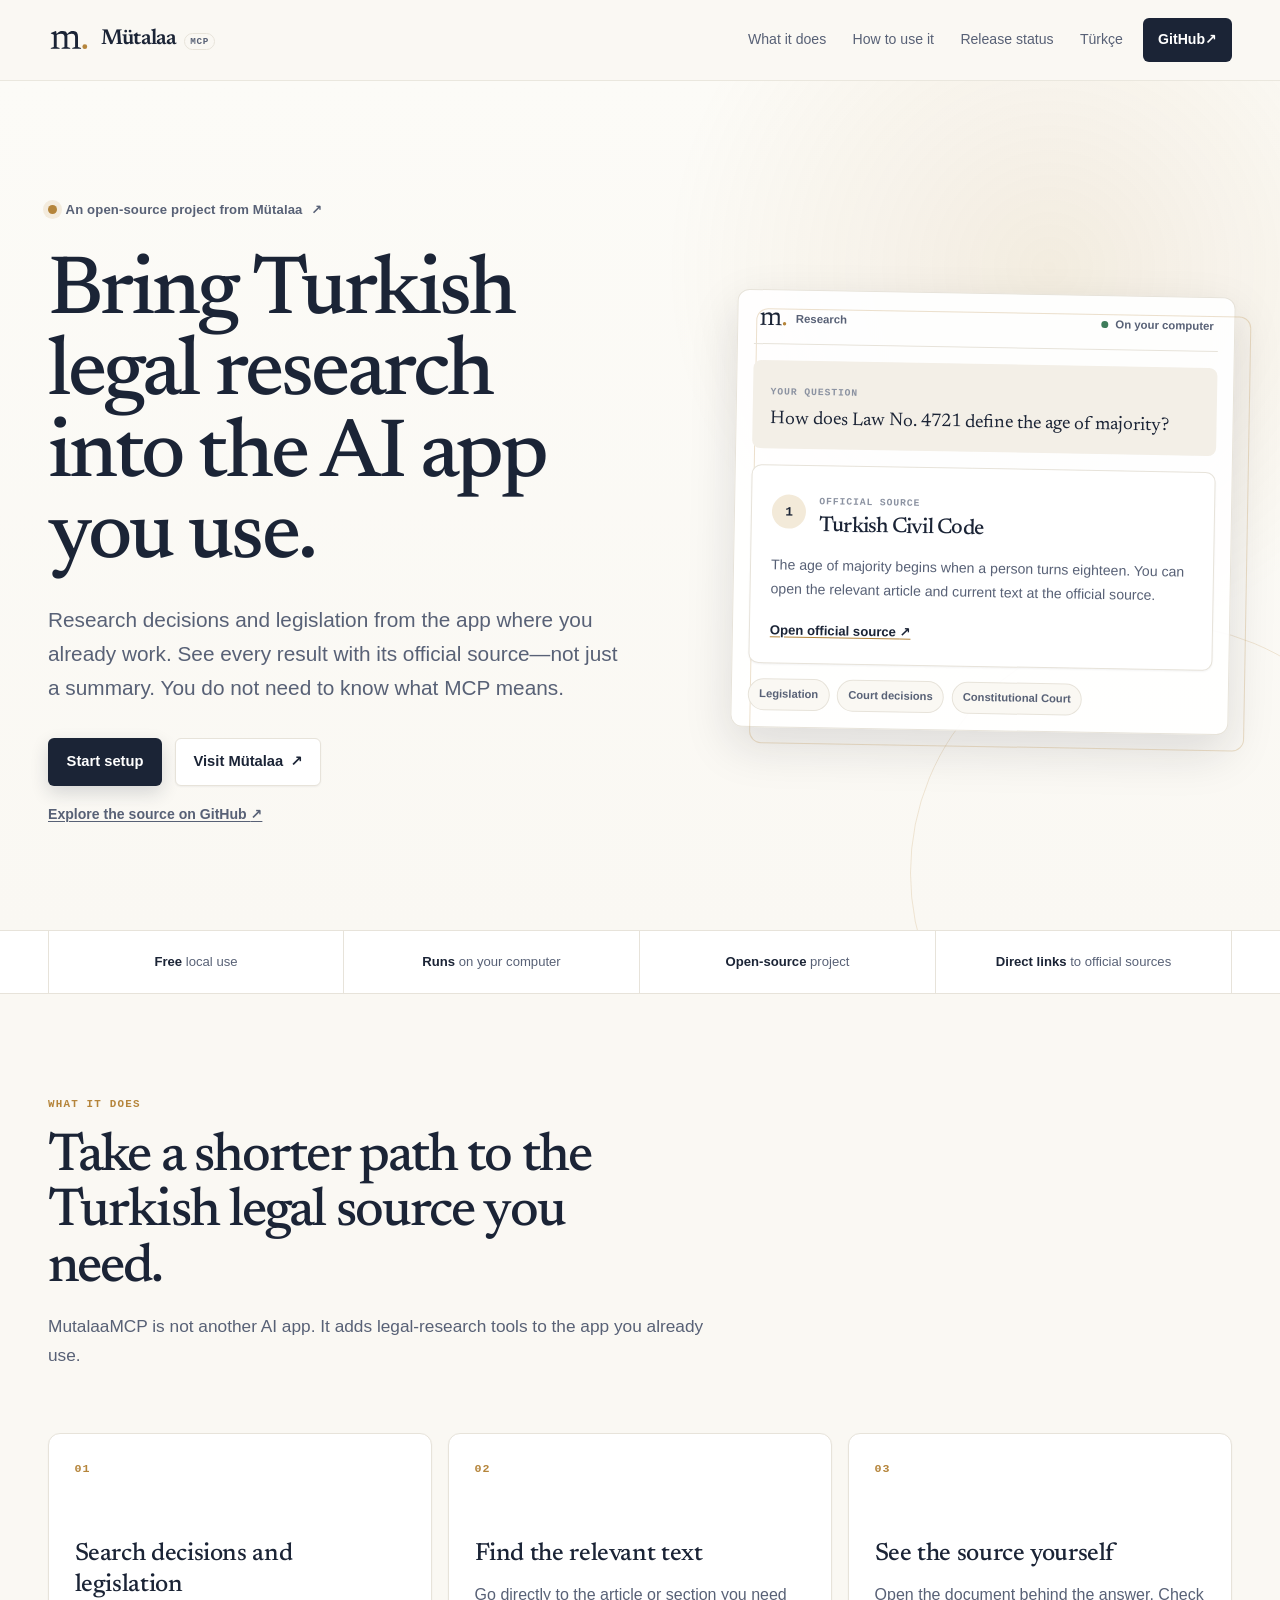
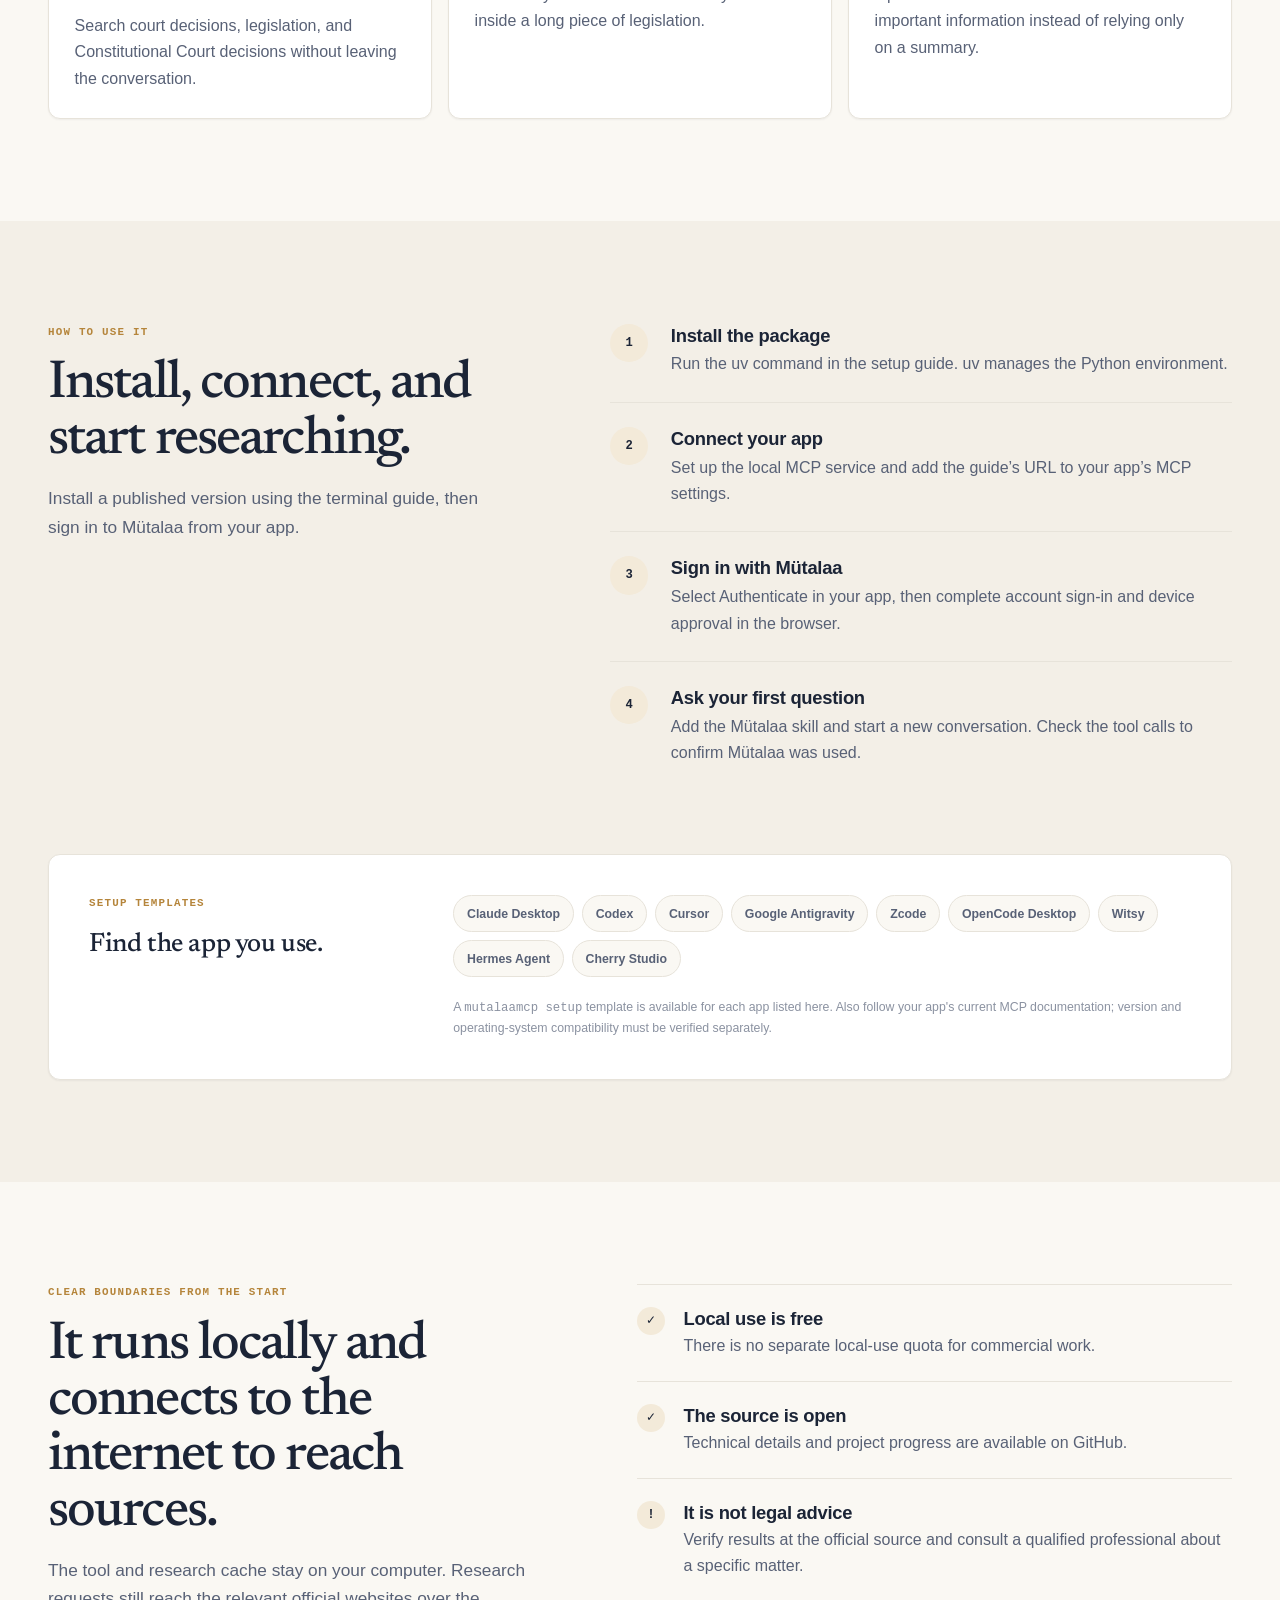
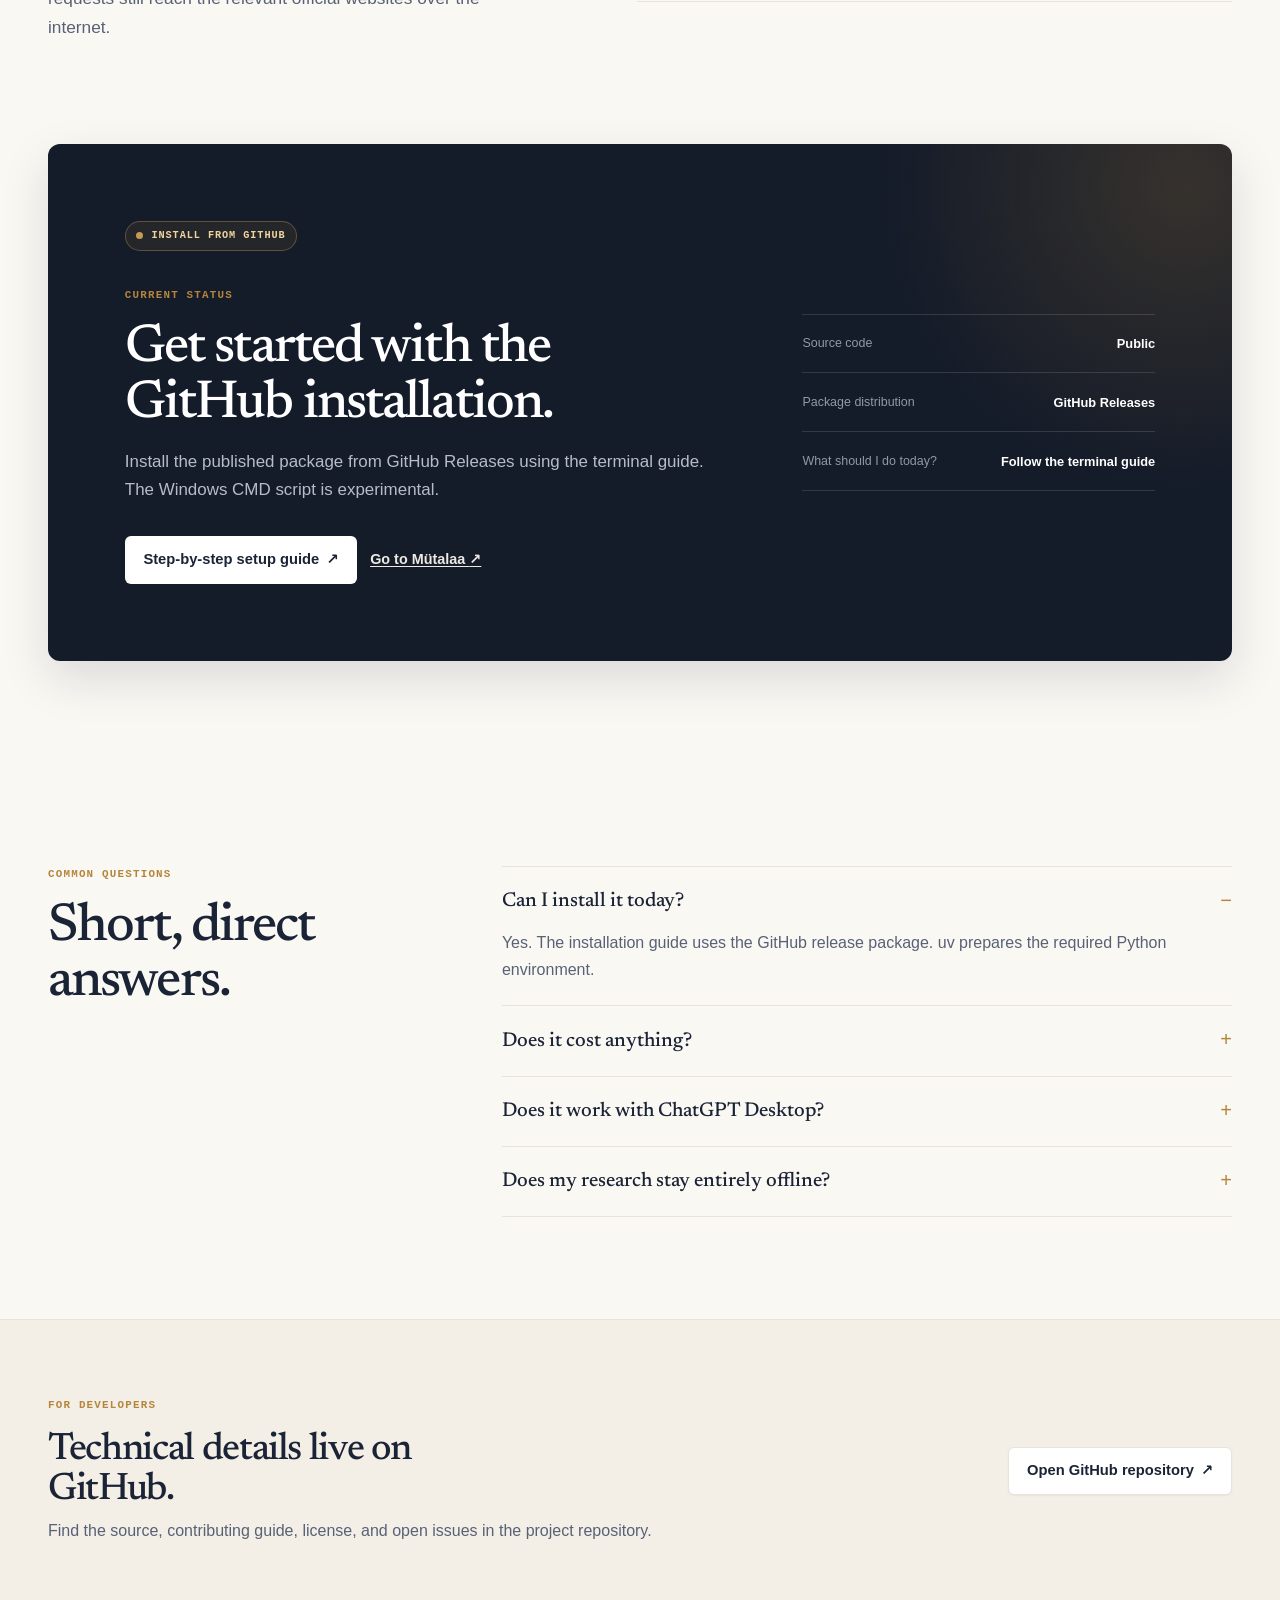
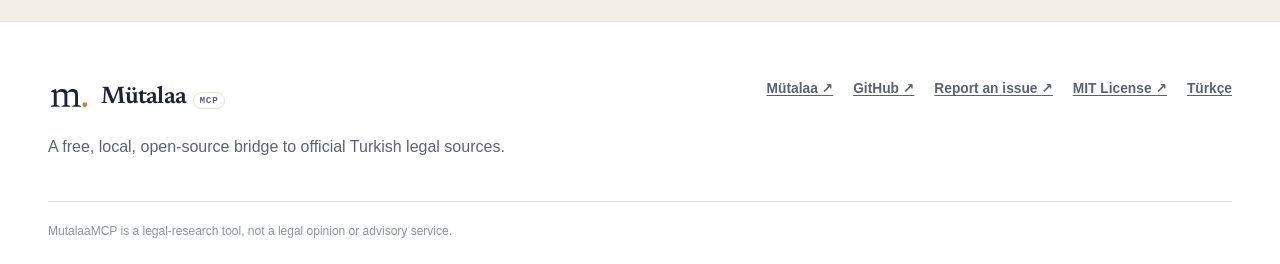
==== docs/en/index.html @ fe61717a "feat: initial public release of Mutalaa MCP" ====
<!doctype html>
<html lang="en">
<head>
  <meta charset="utf-8">
  <meta name="viewport" content="width=device-width, initial-scale=1">
  <meta name="color-scheme" content="light">
  <meta name="theme-color" content="#faf8f3">
  <meta name="description" content="MutalaaMCP is a free, open-source research tool that connects the AI app you already use to official Turkish legal sources.">
  <meta name="robots" content="index,follow">
  <link rel="canonical" href="https://hburaktasyurek.github.io/MutalaaMCP/en/">
  <link rel="alternate" hreflang="tr" href="https://hburaktasyurek.github.io/MutalaaMCP/">
  <link rel="alternate" hreflang="en" href="https://hburaktasyurek.github.io/MutalaaMCP/en/">
  <link rel="alternate" hreflang="x-default" href="https://hburaktasyurek.github.io/MutalaaMCP/">
  <meta property="og:type" content="website">
  <meta property="og:locale" content="en_US">
  <meta property="og:site_name" content="MutalaaMCP">
  <meta property="og:title" content="MutalaaMCP — Turkish legal research in your AI app">
  <meta property="og:description" content="Research decisions and legislation from your AI app, then open the official source behind each result.">
  <meta property="og:url" content="https://hburaktasyurek.github.io/MutalaaMCP/en/">
  <meta name="twitter:card" content="summary">
  <meta name="twitter:title" content="MutalaaMCP — Turkish legal research in your AI app">
  <meta name="twitter:description" content="Research decisions and legislation from your AI app, then open the official source behind each result.">
  <title>MutalaaMCP — Turkish legal research in your AI app</title>
  <link rel="icon" href="../assets/mutalaa-mark.svg" type="image/svg+xml">
  <link rel="stylesheet" href="../assets/fonts/fonts.css">
  <link rel="stylesheet" href="../assets/site.css">
</head>
<body>
  <a class="skip-link" href="#main-content">Skip to main content</a>

  <header class="site-header">
    <div class="shell header-inner">
      <a class="brand" href="./" aria-label="MutalaaMCP English home">
        <img src="../assets/mutalaa-mark.svg" alt="" width="42" height="24">
        <span class="brand-name">Mütalaa <span>MCP</span></span>
      </a>
      <nav class="site-nav" aria-label="Primary navigation">
        <a href="#what-it-does">What it does</a>
        <a href="#how-to-use">How to use it</a>
        <a href="#release">Release status</a>
        <a href="../" lang="tr" hreflang="tr">Türkçe</a>
        <a class="nav-cta" href="https://github.com/hburaktasyurek/MutalaaMCP">GitHub <span aria-hidden="true">↗</span></a>
      </nav>
    </div>
  </header>

  <main id="main-content">
    <section class="hero" aria-labelledby="hero-title">
      <div class="shell hero-grid">
        <div class="hero-content">
          <a class="product-link" href="https://mutalaa.tr/">
            <span class="product-dot" aria-hidden="true"></span>
            An open-source project from Mütalaa
            <span aria-hidden="true">↗</span>
          </a>
          <h1 id="hero-title">Bring Turkish legal research into the AI app you use.</h1>
          <p class="hero-copy">Research decisions and legislation from the app where you already work. See every result with its official source—not just a summary. You do not need to know what MCP means.</p>
          <div class="hero-actions">
            <a class="button button-primary" href="https://github.com/hburaktasyurek/MutalaaMCP/blob/main/docs/client-setup/README.en.md">Start setup</a>
            <a class="button button-secondary" href="https://mutalaa.tr/">Visit Mütalaa <span aria-hidden="true">↗</span></a>
          </div>
          <a class="hero-github" href="https://github.com/hburaktasyurek/MutalaaMCP">Explore the source on GitHub <span aria-hidden="true">↗</span></a>
        </div>

        <div class="research-preview" aria-label="Example legal research result">
          <div class="preview-topbar">
            <span class="preview-brand"><img src="../assets/mutalaa-mark.svg" alt="" width="30" height="17"> Research</span>
            <span class="preview-local"><span aria-hidden="true"></span> On your computer</span>
          </div>
          <div class="question-card">
            <span class="preview-label">YOUR QUESTION</span>
            <p>How does Law No. 4721 define the age of majority?</p>
          </div>
          <div class="answer-card">
            <div class="answer-heading">
              <span class="source-number">1</span>
              <div>
                <span class="preview-label">OFFICIAL SOURCE</span>
                <h2>Turkish Civil Code</h2>
              </div>
            </div>
            <p>The age of majority begins when a person turns eighteen. You can open the relevant article and current text at the official source.</p>
            <a href="https://www.mevzuat.gov.tr/" aria-label="Open the official Legislation Information System">Open official source <span aria-hidden="true">↗</span></a>
          </div>
          <div class="preview-sources" aria-label="Available source types">
            <span>Legislation</span>
            <span>Court decisions</span>
            <span>Constitutional Court</span>
          </div>
        </div>
      </div>
    </section>

    <div class="trust-strip" aria-label="MutalaaMCP core qualities">
      <div class="shell trust-list">
        <span><strong>Free</strong> local use</span>
        <span><strong>Runs</strong> on your computer</span>
        <span><strong>Open-source</strong> project</span>
        <span><strong>Direct links</strong> to official sources</span>
      </div>
    </div>

    <section class="section" id="what-it-does" aria-labelledby="benefits-title">
      <div class="shell">
        <div class="section-intro">
          <p class="eyebrow">What it does</p>
          <h2 id="benefits-title">Take a shorter path to the Turkish legal source you need.</h2>
          <p>MutalaaMCP is not another AI app. It adds legal-research tools to the app you already use.</p>
        </div>
        <div class="benefit-grid">
          <article class="benefit-card">
            <span class="card-number">01</span>
            <h3>Search decisions and legislation</h3>
            <p>Search court decisions, legislation, and Constitutional Court decisions without leaving the conversation.</p>
          </article>
          <article class="benefit-card">
            <span class="card-number">02</span>
            <h3>Find the relevant text</h3>
            <p>Go directly to the article or section you need inside a long piece of legislation.</p>
          </article>
          <article class="benefit-card">
            <span class="card-number">03</span>
            <h3>See the source yourself</h3>
            <p>Open the document behind the answer. Check important information instead of relying only on a summary.</p>
          </article>
        </div>
      </div>
    </section>

    <section class="section section-muted" id="how-to-use" aria-labelledby="how-title">
      <div class="shell simple-flow">
        <div class="section-intro flow-intro">
          <p class="eyebrow">How to use it</p>
          <h2 id="how-title">Install, connect, and start researching.</h2>
          <p>Install a published version using the terminal guide, then sign in to Mütalaa from your app.</p>
        </div>
        <ol class="steps">
          <li><span>1</span><div><h3>Install the package</h3><p>Run the uv command in the setup guide. uv manages the Python environment.</p></div></li>
          <li><span>2</span><div><h3>Connect your app</h3><p>Set up the local MCP service and add the guide’s URL to your app’s MCP settings.</p></div></li>
          <li><span>3</span><div><h3>Sign in with Mütalaa</h3><p>Select Authenticate in your app, then complete account sign-in and device approval in the browser.</p></div></li>
          <li><span>4</span><div><h3>Ask your first question</h3><p>Add the Mütalaa skill and start a new conversation. Check the tool calls to confirm Mütalaa was used.</p></div></li>
        </ol>
      </div>
      <div class="shell client-panel">
        <div>
          <p class="eyebrow">Setup templates</p>
          <h3>Find the app you use.</h3>
        </div>
        <div class="client-list" aria-label="Apps with setup templates">
          <span>Claude Desktop</span>
          <span>Codex</span>
          <span>Cursor</span>
          <span>Google Antigravity</span>
          <span>Zcode</span>
          <span>OpenCode Desktop</span>
          <span>Witsy</span>
          <span>Hermes Agent</span>
          <span>Cherry Studio</span>
        </div>
        <p class="client-note">A <code>mutalaamcp setup</code> template is available for each app listed here. Also follow your app's current MCP documentation; version and operating-system compatibility must be verified separately.</p>
      </div>
    </section>

    <section class="section" aria-labelledby="trust-title">
      <div class="shell privacy-grid">
        <div class="section-intro">
          <p class="eyebrow">Clear boundaries from the start</p>
          <h2 id="trust-title">It runs locally and connects to the internet to reach sources.</h2>
          <p>The tool and research cache stay on your computer. Research requests still reach the relevant official websites over the internet.</p>
        </div>
        <div class="plain-facts">
          <article><span aria-hidden="true">✓</span><div><h3>Local use is free</h3><p>There is no separate local-use quota for commercial work.</p></div></article>
          <article><span aria-hidden="true">✓</span><div><h3>The source is open</h3><p>Technical details and project progress are available on GitHub.</p></div></article>
          <article><span aria-hidden="true">!</span><div><h3>It is not legal advice</h3><p>Verify results at the official source and consult a qualified professional about a specific matter.</p></div></article>
        </div>
      </div>
    </section>

    <section class="section status-section" id="release" aria-labelledby="release-title">
      <div class="shell status-panel">
        <div class="status-copy">
          <span class="status-pill"><span aria-hidden="true"></span> INSTALL FROM GITHUB</span>
          <p class="eyebrow">Current status</p>
          <h2 id="release-title">Get started with the GitHub installation.</h2>
          <p>Install the published package from GitHub Releases using the terminal guide. The Windows CMD script is experimental.</p>
          <div class="status-actions">
            <a class="button button-light" href="https://github.com/hburaktasyurek/MutalaaMCP/blob/main/docs/client-setup/README.en.md">Step-by-step setup guide <span aria-hidden="true">↗</span></a>
            <a class="text-link-light" href="https://mutalaa.tr/">Go to Mütalaa <span aria-hidden="true">↗</span></a>
          </div>
        </div>
        <div class="status-summary" aria-label="Release summary">
          <div><span>Source code</span><strong>Public</strong></div>
          <div><span>Package distribution</span><strong>GitHub Releases</strong></div>
          <div><span>What should I do today?</span><strong>Follow the terminal guide</strong></div>
        </div>
      </div>
    </section>

    <section class="section" id="faq" aria-labelledby="faq-title">
      <div class="shell faq-layout">
        <div class="section-intro faq-intro">
          <p class="eyebrow">Common questions</p>
          <h2 id="faq-title">Short, direct answers.</h2>
        </div>
        <div class="faq-list">
          <details open><summary>Can I install it today?</summary><p>Yes. The installation guide uses the GitHub release package. uv prepares the required Python environment.</p></details>
          <details><summary>Does it cost anything?</summary><p>Local MutalaaMCP use is free and open source. The AI app you use may have its own separate fees.</p></details>
          <details><summary>Does it work with ChatGPT Desktop?</summary><p>The guide covers in-app sign-in for desktop versions supporting local HTTP MCP and OAuth. Availability depends on your app version and account; a remote-only connection screen cannot use this local address.</p></details>
          <details><summary>Does my research stay entirely offline?</summary><p>No. The tool runs on your computer, but it reaches official sources over the internet to find decisions and legislation.</p></details>
        </div>
      </div>
    </section>

    <section class="developer-band" aria-labelledby="developer-title">
      <div class="shell developer-inner">
        <div>
          <p class="eyebrow">For developers</p>
          <h2 id="developer-title">Technical details live on GitHub.</h2>
          <p>Find the source, contributing guide, license, and open issues in the project repository.</p>
        </div>
        <a class="button button-secondary" href="https://github.com/hburaktasyurek/MutalaaMCP">Open GitHub repository <span aria-hidden="true">↗</span></a>
      </div>
    </section>
  </main>

  <footer class="site-footer">
    <div class="shell footer-main">
      <div class="footer-brand">
        <a class="brand brand-footer" href="./" aria-label="MutalaaMCP English home">
          <img src="../assets/mutalaa-mark.svg" alt="" width="42" height="24">
          <span class="brand-name">Mütalaa <span>MCP</span></span>
        </a>
        <p>A free, local, open-source bridge to official Turkish legal sources.</p>
      </div>
      <nav class="footer-links" aria-label="Project links">
        <a href="https://mutalaa.tr/">Mütalaa <span aria-hidden="true">↗</span></a>
        <a href="https://github.com/hburaktasyurek/MutalaaMCP">GitHub <span aria-hidden="true">↗</span></a>
        <a href="https://github.com/hburaktasyurek/MutalaaMCP/issues">Report an issue <span aria-hidden="true">↗</span></a>
        <a href="https://github.com/hburaktasyurek/MutalaaMCP/blob/main/LICENSE">MIT License <span aria-hidden="true">↗</span></a>
        <a href="../" lang="tr" hreflang="tr">Türkçe</a>
      </nav>
    </div>
    <div class="shell footer-note">MutalaaMCP is a legal-research tool, not a legal opinion or advisory service.</div>
  </footer>
</body>
</html>
---- docs/assets/fonts/fonts.css ----
@font-face {
  font-family: "Newsreader";
  font-style: italic;
  font-weight: 300;
  font-display: swap;
  src: url("newsreader-300-italic-xAqemagA.woff2") format("woff2");
  unicode-range: U+0102-0103, U+0110-0111, U+0128-0129, U+0168-0169, U+01A0-01A1, U+01AF-01B0, U+0300-0301, U+0303-0304, U+0308-0309, U+0323, U+0329, U+1EA0-1EF9, U+20AB;
}

@font-face {
  font-family: "Newsreader";
  font-style: italic;
  font-weight: 300;
  font-display: swap;
  src: url("newsreader-300-italic-DFS986qL.woff2") format("woff2");
  unicode-range: U+0100-02BA, U+02BD-02C5, U+02C7-02CC, U+02CE-02D7, U+02DD-02FF, U+0304, U+0308, U+0329, U+1D00-1DBF, U+1E00-1E9F, U+1EF2-1EFF, U+2020, U+20A0-20AB, U+20AD-20C0, U+2113, U+2C60-2C7F, U+A720-A7FF;
}

@font-face {
  font-family: "Newsreader";
  font-style: italic;
  font-weight: 300;
  font-display: swap;
  src: url("newsreader-300-italic-Bxi8ein9.woff2") format("woff2");
  unicode-range: U+0000-00FF, U+0131, U+0152-0153, U+02BB-02BC, U+02C6, U+02DA, U+02DC, U+0304, U+0308, U+0329, U+2000-206F, U+20AC, U+2122, U+2191, U+2193, U+2212, U+2215, U+FEFF, U+FFFD;
}

@font-face {
  font-family: "Newsreader";
  font-style: italic;
  font-weight: 400;
  font-display: swap;
  src: url("newsreader-300-italic-xAqemagA.woff2") format("woff2");
  unicode-range: U+0102-0103, U+0110-0111, U+0128-0129, U+0168-0169, U+01A0-01A1, U+01AF-01B0, U+0300-0301, U+0303-0304, U+0308-0309, U+0323, U+0329, U+1EA0-1EF9, U+20AB;
}

@font-face {
  font-family: "Newsreader";
  font-style: italic;
  font-weight: 400;
  font-display: swap;
  src: url("newsreader-300-italic-DFS986qL.woff2") format("woff2");
  unicode-range: U+0100-02BA, U+02BD-02C5, U+02C7-02CC, U+02CE-02D7, U+02DD-02FF, U+0304, U+0308, U+0329, U+1D00-1DBF, U+1E00-1E9F, U+1EF2-1EFF, U+2020, U+20A0-20AB, U+20AD-20C0, U+2113, U+2C60-2C7F, U+A720-A7FF;
}

@font-face {
  font-family: "Newsreader";
  font-style: italic;
  font-weight: 400;
  font-display: swap;
  src: url("newsreader-300-italic-Bxi8ein9.woff2") format("woff2");
  unicode-range: U+0000-00FF, U+0131, U+0152-0153, U+02BB-02BC, U+02C6, U+02DA, U+02DC, U+0304, U+0308, U+0329, U+2000-206F, U+20AC, U+2122, U+2191, U+2193, U+2212, U+2215, U+FEFF, U+FFFD;
}

@font-face {
  font-family: "Newsreader";
  font-style: italic;
  font-weight: 500;
  font-display: swap;
  src: url("newsreader-300-italic-xAqemagA.woff2") format("woff2");
  unicode-range: U+0102-0103, U+0110-0111, U+0128-0129, U+0168-0169, U+01A0-01A1, U+01AF-01B0, U+0300-0301, U+0303-0304, U+0308-0309, U+0323, U+0329, U+1EA0-1EF9, U+20AB;
}

@font-face {
  font-family: "Newsreader";
  font-style: italic;
  font-weight: 500;
  font-display: swap;
  src: url("newsreader-300-italic-DFS986qL.woff2") format("woff2");
  unicode-range: U+0100-02BA, U+02BD-02C5, U+02C7-02CC, U+02CE-02D7, U+02DD-02FF, U+0304, U+0308, U+0329, U+1D00-1DBF, U+1E00-1E9F, U+1EF2-1EFF, U+2020, U+20A0-20AB, U+20AD-20C0, U+2113, U+2C60-2C7F, U+A720-A7FF;
}

@font-face {
  font-family: "Newsreader";
  font-style: italic;
  font-weight: 500;
  font-display: swap;
  src: url("newsreader-300-italic-Bxi8ein9.woff2") format("woff2");
  unicode-range: U+0000-00FF, U+0131, U+0152-0153, U+02BB-02BC, U+02C6, U+02DA, U+02DC, U+0304, U+0308, U+0329, U+2000-206F, U+20AC, U+2122, U+2191, U+2193, U+2212, U+2215, U+FEFF, U+FFFD;
}

@font-face {
  font-family: "Newsreader";
  font-style: italic;
  font-weight: 600;
  font-display: swap;
  src: url("newsreader-300-italic-xAqemagA.woff2") format("woff2");
  unicode-range: U+0102-0103, U+0110-0111, U+0128-0129, U+0168-0169, U+01A0-01A1, U+01AF-01B0, U+0300-0301, U+0303-0304, U+0308-0309, U+0323, U+0329, U+1EA0-1EF9, U+20AB;
}

@font-face {
  font-family: "Newsreader";
  font-style: italic;
  font-weight: 600;
  font-display: swap;
  src: url("newsreader-300-italic-DFS986qL.woff2") format("woff2");
  unicode-range: U+0100-02BA, U+02BD-02C5, U+02C7-02CC, U+02CE-02D7, U+02DD-02FF, U+0304, U+0308, U+0329, U+1D00-1DBF, U+1E00-1E9F, U+1EF2-1EFF, U+2020, U+20A0-20AB, U+20AD-20C0, U+2113, U+2C60-2C7F, U+A720-A7FF;
}

@font-face {
  font-family: "Newsreader";
  font-style: italic;
  font-weight: 600;
  font-display: swap;
  src: url("newsreader-300-italic-Bxi8ein9.woff2") format("woff2");
  unicode-range: U+0000-00FF, U+0131, U+0152-0153, U+02BB-02BC, U+02C6, U+02DA, U+02DC, U+0304, U+0308, U+0329, U+2000-206F, U+20AC, U+2122, U+2191, U+2193, U+2212, U+2215, U+FEFF, U+FFFD;
}

@font-face {
  font-family: "Newsreader";
  font-style: normal;
  font-weight: 300;
  font-display: swap;
  src: url("newsreader-300-normal-Czsa-EzN.woff2") format("woff2");
  unicode-range: U+0102-0103, U+0110-0111, U+0128-0129, U+0168-0169, U+01A0-01A1, U+01AF-01B0, U+0300-0301, U+0303-0304, U+0308-0309, U+0323, U+0329, U+1EA0-1EF9, U+20AB;
}

@font-face {
  font-family: "Newsreader";
  font-style: normal;
  font-weight: 300;
  font-display: swap;
  src: url("newsreader-300-normal-C-3rgBeH.woff2") format("woff2");
  unicode-range: U+0100-02BA, U+02BD-02C5, U+02C7-02CC, U+02CE-02D7, U+02DD-02FF, U+0304, U+0308, U+0329, U+1D00-1DBF, U+1E00-1E9F, U+1EF2-1EFF, U+2020, U+20A0-20AB, U+20AD-20C0, U+2113, U+2C60-2C7F, U+A720-A7FF;
}

@font-face {
  font-family: "Newsreader";
  font-style: normal;
  font-weight: 300;
  font-display: swap;
  src: url("newsreader-300-normal-CCVVNp6i.woff2") format("woff2");
  unicode-range: U+0000-00FF, U+0131, U+0152-0153, U+02BB-02BC, U+02C6, U+02DA, U+02DC, U+0304, U+0308, U+0329, U+2000-206F, U+20AC, U+2122, U+2191, U+2193, U+2212, U+2215, U+FEFF, U+FFFD;
}

@font-face {
  font-family: "Newsreader";
  font-style: normal;
  font-weight: 400;
  font-display: swap;
  src: url("newsreader-300-normal-Czsa-EzN.woff2") format("woff2");
  unicode-range: U+0102-0103, U+0110-0111, U+0128-0129, U+0168-0169, U+01A0-01A1, U+01AF-01B0, U+0300-0301, U+0303-0304, U+0308-0309, U+0323, U+0329, U+1EA0-1EF9, U+20AB;
}

@font-face {
  font-family: "Newsreader";
  font-style: normal;
  font-weight: 400;
  font-display: swap;
  src: url("newsreader-300-normal-C-3rgBeH.woff2") format("woff2");
  unicode-range: U+0100-02BA, U+02BD-02C5, U+02C7-02CC, U+02CE-02D7, U+02DD-02FF, U+0304, U+0308, U+0329, U+1D00-1DBF, U+1E00-1E9F, U+1EF2-1EFF, U+2020, U+20A0-20AB, U+20AD-20C0, U+2113, U+2C60-2C7F, U+A720-A7FF;
}

@font-face {
  font-family: "Newsreader";
  font-style: normal;
  font-weight: 400;
  font-display: swap;
  src: url("newsreader-300-normal-CCVVNp6i.woff2") format("woff2");
  unicode-range: U+0000-00FF, U+0131, U+0152-0153, U+02BB-02BC, U+02C6, U+02DA, U+02DC, U+0304, U+0308, U+0329, U+2000-206F, U+20AC, U+2122, U+2191, U+2193, U+2212, U+2215, U+FEFF, U+FFFD;
}

@font-face {
  font-family: "Newsreader";
  font-style: normal;
  font-weight: 500;
  font-display: swap;
  src: url("newsreader-300-normal-Czsa-EzN.woff2") format("woff2");
  unicode-range: U+0102-0103, U+0110-0111, U+0128-0129, U+0168-0169, U+01A0-01A1, U+01AF-01B0, U+0300-0301, U+0303-0304, U+0308-0309, U+0323, U+0329, U+1EA0-1EF9, U+20AB;
}

@font-face {
  font-family: "Newsreader";
  font-style: normal;
  font-weight: 500;
  font-display: swap;
  src: url("newsreader-300-normal-C-3rgBeH.woff2") format("woff2");
  unicode-range: U+0100-02BA, U+02BD-02C5, U+02C7-02CC, U+02CE-02D7, U+02DD-02FF, U+0304, U+0308, U+0329, U+1D00-1DBF, U+1E00-1E9F, U+1EF2-1EFF, U+2020, U+20A0-20AB, U+20AD-20C0, U+2113, U+2C60-2C7F, U+A720-A7FF;
}

@font-face {
  font-family: "Newsreader";
  font-style: normal;
  font-weight: 500;
  font-display: swap;
  src: url("newsreader-300-normal-CCVVNp6i.woff2") format("woff2");
  unicode-range: U+0000-00FF, U+0131, U+0152-0153, U+02BB-02BC, U+02C6, U+02DA, U+02DC, U+0304, U+0308, U+0329, U+2000-206F, U+20AC, U+2122, U+2191, U+2193, U+2212, U+2215, U+FEFF, U+FFFD;
}

@font-face {
  font-family: "Newsreader";
  font-style: normal;
  font-weight: 600;
  font-display: swap;
  src: url("newsreader-300-normal-Czsa-EzN.woff2") format("woff2");
  unicode-range: U+0102-0103, U+0110-0111, U+0128-0129, U+0168-0169, U+01A0-01A1, U+01AF-01B0, U+0300-0301, U+0303-0304, U+0308-0309, U+0323, U+0329, U+1EA0-1EF9, U+20AB;
}

@font-face {
  font-family: "Newsreader";
  font-style: normal;
  font-weight: 600;
  font-display: swap;
  src: url("newsreader-300-normal-C-3rgBeH.woff2") format("woff2");
  unicode-range: U+0100-02BA, U+02BD-02C5, U+02C7-02CC, U+02CE-02D7, U+02DD-02FF, U+0304, U+0308, U+0329, U+1D00-1DBF, U+1E00-1E9F, U+1EF2-1EFF, U+2020, U+20A0-20AB, U+20AD-20C0, U+2113, U+2C60-2C7F, U+A720-A7FF;
}

@font-face {
  font-family: "Newsreader";
  font-style: normal;
  font-weight: 600;
  font-display: swap;
  src: url("newsreader-300-normal-CCVVNp6i.woff2") format("woff2");
  unicode-range: U+0000-00FF, U+0131, U+0152-0153, U+02BB-02BC, U+02C6, U+02DA, U+02DC, U+0304, U+0308, U+0329, U+2000-206F, U+20AC, U+2122, U+2191, U+2193, U+2212, U+2215, U+FEFF, U+FFFD;
}

:root {
  --font-newsreader: "Newsreader", "Newsreader fallback";
}

.font-newsreader {
  font-family: var(--font-newsreader);
}
---- docs/assets/site.css ----
:root {
  --paper: #faf8f3;
  --surface: #ffffff;
  --ink: #1b2436;
  --slate: #586176;
  --mist: #8b92a1;
  --brass: #b5853b;
  --brass-soft: #c79a52;
  --brass-surface: #f3ead9;
  --muted: #f3efe7;
  --hairline: #e7e3da;
  --ink-bg: #141b29;
  --on-dark: #edeae2;
  --ok: #3e7c5a;
  --radius-sm: 6px;
  --radius-md: 8px;
  --radius-lg: 10px;
  --radius-xl: 12px;
  --shadow-1: 0 1px 2px rgb(20 27 41 / 5%);
  --shadow-2: 0 2px 16px rgb(20 27 41 / 9%);
  --shadow-3: 0 18px 48px rgb(20 27 41 / 13%);
  --ease: cubic-bezier(0.32, 0.08, 0.24, 1);
  --shell: 74rem;
}

* {
  box-sizing: border-box;
}

html {
  scroll-behavior: smooth;
}

body {
  min-width: 0;
  margin: 0;
  overflow-x: hidden;
  color: var(--ink);
  background: var(--paper);
  font-family: "Helvetica Neue", Helvetica, Arial, ui-sans-serif, system-ui, sans-serif;
  font-size: 1rem;
  line-height: 1.65;
  text-rendering: optimizeLegibility;
}

img {
  display: block;
  max-width: 100%;
}

button,
select {
  font: inherit;
}

a {
  color: inherit;
  text-decoration-thickness: 0.08em;
  text-underline-offset: 0.16em;
}

a:focus-visible,
button:focus-visible,
summary:focus-visible {
  outline: 3px solid var(--brass);
  outline-offset: 3px;
}

h1,
h2,
h3,
p {
  margin-top: 0;
}

h1,
h2 {
  font-family: "Newsreader", Georgia, "Times New Roman", serif;
  font-weight: 500;
  letter-spacing: -0.035em;
}

h1 {
  max-width: 12.5ch;
  margin-bottom: 1.5rem;
  font-size: clamp(3rem, 6.5vw, 5.65rem);
  line-height: 0.98;
}

h2 {
  max-width: 18ch;
  margin-bottom: 1rem;
  font-size: clamp(2.2rem, 4.2vw, 3.65rem);
  line-height: 1.03;
}

h3 {
  margin-bottom: 0.7rem;
  font-size: 1.15rem;
  line-height: 1.25;
  letter-spacing: -0.015em;
}

.shell {
  width: min(calc(100% - 3rem), var(--shell));
  margin-inline: auto;
}

.skip-link {
  position: fixed;
  z-index: 100;
  top: 0.75rem;
  left: 0.75rem;
  transform: translateY(-180%);
  padding: 0.7rem 1rem;
  color: #fff;
  background: var(--ink);
  border-radius: var(--radius-sm);
  font-weight: 700;
}

.skip-link:focus {
  transform: translateY(0);
}

.site-header {
  position: relative;
  z-index: 10;
  border-bottom: 1px solid rgb(231 227 218 / 82%);
  background: rgb(250 248 243 / 94%);
  backdrop-filter: blur(16px);
}

.header-inner {
  display: flex;
  align-items: center;
  justify-content: space-between;
  gap: 1.5rem;
  min-height: 5rem;
}

.brand {
  display: inline-flex;
  align-items: center;
  gap: 0.65rem;
  flex: 0 0 auto;
  text-decoration: none;
}

.brand img {
  width: 2.65rem;
  height: auto;
}

.brand-name {
  display: inline-flex;
  align-items: baseline;
  gap: 0.45rem;
  font-family: "Newsreader", Georgia, "Times New Roman", serif;
  font-size: 1.35rem;
  font-weight: 600;
  letter-spacing: -0.035em;
}

.brand-name span {
  padding: 0.12rem 0.34rem;
  color: var(--slate);
  border: 1px solid var(--hairline);
  border-radius: 999px;
  font-family: ui-monospace, "SF Mono", Menlo, Consolas, monospace;
  font-size: 0.58rem;
  font-weight: 700;
  letter-spacing: 0.08em;
  line-height: 1.2;
}

.site-nav {
  display: flex;
  align-items: center;
  justify-content: flex-end;
  gap: 0.15rem;
  font-size: 0.88rem;
}

.site-nav a {
  min-height: 2.75rem;
  display: inline-flex;
  align-items: center;
  padding: 0.55rem 0.75rem;
  color: var(--slate);
  border-radius: var(--radius-sm);
  text-decoration: none;
  transition: color 180ms var(--ease), background-color 180ms var(--ease);
}

.site-nav a:hover {
  color: var(--ink);
  background: var(--muted);
}

.site-nav .nav-cta {
  margin-left: 0.35rem;
  padding-inline: 0.95rem;
  color: #fff;
  background: var(--ink);
  font-weight: 700;
}

.site-nav .nav-cta:hover {
  color: #fff;
  background: #30394b;
}

.hero {
  position: relative;
  overflow: hidden;
  padding: clamp(4.5rem, 9vw, 8.5rem) 0 clamp(4rem, 8vw, 7rem);
  background:
    radial-gradient(circle at 82% 22%, rgb(181 133 59 / 12%), transparent 24rem),
    linear-gradient(180deg, #fcfbf7 0%, var(--paper) 100%);
}

.hero::after {
  position: absolute;
  right: -8rem;
  bottom: -12rem;
  width: 31rem;
  height: 31rem;
  border: 1px solid rgb(181 133 59 / 18%);
  border-radius: 50%;
  content: "";
  pointer-events: none;
}

.hero-grid {
  position: relative;
  z-index: 1;
  display: grid;
  grid-template-columns: minmax(0, 1.08fr) minmax(25rem, 0.92fr);
  align-items: center;
  gap: clamp(3rem, 8vw, 7.5rem);
}

.hero-content {
  min-width: 0;
}

.product-link {
  display: inline-flex;
  align-items: center;
  gap: 0.55rem;
  margin-bottom: 2rem;
  color: var(--slate);
  font-size: 0.82rem;
  font-weight: 700;
  letter-spacing: 0.01em;
  text-decoration: none;
}

.product-link:hover {
  color: var(--ink);
}

.product-dot {
  width: 0.55rem;
  height: 0.55rem;
  border-radius: 50%;
  background: var(--brass);
  box-shadow: 0 0 0 5px rgb(181 133 59 / 13%);
}

.hero-copy {
  max-width: 39rem;
  margin-bottom: 0;
  color: var(--slate);
  font-size: clamp(1.08rem, 1.65vw, 1.3rem);
  line-height: 1.65;
}

.hero-actions,
.status-actions {
  display: flex;
  flex-wrap: wrap;
  align-items: center;
  gap: 0.8rem;
  margin-top: 2rem;
}

.button {
  display: inline-flex;
  align-items: center;
  justify-content: center;
  gap: 0.45rem;
  min-height: 3rem;
  padding: 0.7rem 1.1rem;
  border: 1px solid transparent;
  border-radius: var(--radius-sm);
  font-size: 0.92rem;
  font-weight: 700;
  line-height: 1.2;
  text-align: center;
  text-decoration: none;
  transition: transform 180ms var(--ease), color 180ms var(--ease), border-color 180ms var(--ease), background-color 180ms var(--ease), box-shadow 180ms var(--ease);
}

.button:hover {
  transform: translateY(-1px);
}

.button-primary {
  color: #fff;
  background: var(--ink);
  box-shadow: 0 7px 18px rgb(27 36 54 / 16%);
}

.button-primary:hover {
  color: #fff;
  background: #30394b;
  box-shadow: 0 10px 24px rgb(27 36 54 / 20%);
}

.button-secondary {
  color: var(--ink);
  border-color: var(--hairline);
  background: var(--surface);
  box-shadow: var(--shadow-1);
}

.button-secondary:hover {
  border-color: var(--brass);
  background: #fffdf9;
}

.hero-github {
  display: inline-block;
  margin-top: 1.1rem;
  color: var(--slate);
  font-size: 0.88rem;
  font-weight: 600;
}

.hero-github:hover {
  color: var(--ink);
}

.research-preview {
  position: relative;
  min-width: 0;
  padding: 1rem;
  border: 1px solid var(--hairline);
  border-radius: var(--radius-xl);
  background: rgb(255 255 255 / 93%);
  box-shadow: var(--shadow-3);
  transform: rotate(1deg);
}

.research-preview::before {
  position: absolute;
  z-index: -1;
  inset: 1.1rem -1.1rem -1.1rem 1.1rem;
  border: 1px solid rgb(181 133 59 / 25%);
  border-radius: var(--radius-xl);
  content: "";
}

.preview-topbar {
  display: flex;
  align-items: center;
  justify-content: space-between;
  gap: 1rem;
  padding: 0.2rem 0.25rem 0.95rem;
  border-bottom: 1px solid var(--hairline);
  color: var(--slate);
  font-size: 0.71rem;
  font-weight: 700;
}

.preview-brand,
.preview-local {
  display: inline-flex;
  align-items: center;
  gap: 0.45rem;
}

.preview-brand img {
  width: 1.9rem;
  height: auto;
}

.preview-local span {
  width: 0.44rem;
  height: 0.44rem;
  border-radius: 50%;
  background: var(--ok);
}

.question-card {
  margin: 1rem 0;
  padding: 1rem 1.1rem;
  border-radius: var(--radius-md);
  background: var(--muted);
}

.preview-label {
  color: var(--mist);
  font-family: ui-monospace, "SF Mono", Menlo, Consolas, monospace;
  font-size: 0.61rem;
  font-weight: 700;
  letter-spacing: 0.09em;
}

.question-card p {
  margin: 0.3rem 0 0;
  font-family: "Newsreader", Georgia, "Times New Roman", serif;
  font-size: 1.15rem;
  line-height: 1.35;
}

.answer-card {
  padding: 1.25rem;
  border: 1px solid var(--hairline);
  border-radius: var(--radius-lg);
  background: var(--surface);
  box-shadow: var(--shadow-1);
}

.answer-heading {
  display: flex;
  align-items: center;
  gap: 0.8rem;
}

.source-number {
  display: grid;
  place-items: center;
  width: 2.15rem;
  height: 2.15rem;
  flex: 0 0 auto;
  color: var(--ink);
  border-radius: 50%;
  background: var(--brass-surface);
  font-family: ui-monospace, "SF Mono", Menlo, Consolas, monospace;
  font-size: 0.8rem;
  font-weight: 800;
}

.answer-card h2 {
  max-width: none;
  margin: 0.13rem 0 0;
  font-size: 1.35rem;
  line-height: 1.1;
}

.answer-card p {
  margin: 1rem 0;
  color: var(--slate);
  font-size: 0.88rem;
  line-height: 1.65;
}

.answer-card a {
  color: var(--ink);
  font-size: 0.82rem;
  font-weight: 700;
  text-decoration-color: var(--brass);
}

.preview-sources {
  display: flex;
  flex-wrap: wrap;
  gap: 0.45rem;
  margin-top: 0.9rem;
}

.preview-sources span,
.client-list span {
  display: inline-flex;
  align-items: center;
  min-height: 2rem;
  padding: 0.3rem 0.65rem;
  color: var(--slate);
  border: 1px solid var(--hairline);
  border-radius: 999px;
  background: var(--paper);
  font-size: 0.7rem;
  font-weight: 650;
}

.trust-strip {
  border-block: 1px solid var(--hairline);
  background: var(--surface);
}

.trust-list {
  display: grid;
  grid-template-columns: repeat(4, minmax(0, 1fr));
}

.trust-list span {
  padding: 1.25rem 1rem;
  color: var(--slate);
  border-right: 1px solid var(--hairline);
  font-size: 0.82rem;
  text-align: center;
}

.trust-list span:first-child {
  border-left: 1px solid var(--hairline);
}

.trust-list strong {
  color: var(--ink);
}

.section {
  padding: clamp(4.5rem, 8vw, 7.5rem) 0;
}

.section-muted {
  background: var(--muted);
}

.section-intro {
  max-width: 47rem;
  margin-bottom: clamp(2.5rem, 5vw, 4.5rem);
}

.section-intro > p:last-child {
  max-width: 42rem;
  margin-bottom: 0;
  color: var(--slate);
  font-size: 1.08rem;
}

.eyebrow {
  margin-bottom: 1rem;
  color: var(--brass);
  font-family: ui-monospace, "SF Mono", Menlo, Consolas, monospace;
  font-size: 0.68rem;
  font-weight: 800;
  letter-spacing: 0.11em;
  text-transform: uppercase;
}

.benefit-grid {
  display: grid;
  grid-template-columns: repeat(3, minmax(0, 1fr));
  gap: 1rem;
}

.benefit-card {
  min-width: 0;
  min-height: 17rem;
  padding: 1.6rem;
  border: 1px solid var(--hairline);
  border-radius: var(--radius-xl);
  background: var(--surface);
  box-shadow: var(--shadow-1);
}

.card-number {
  display: block;
  margin-bottom: 3.8rem;
  color: var(--brass);
  font-family: ui-monospace, "SF Mono", Menlo, Consolas, monospace;
  font-size: 0.73rem;
  font-weight: 800;
  letter-spacing: 0.08em;
}

.benefit-card h3 {
  font-family: "Newsreader", Georgia, "Times New Roman", serif;
  font-size: 1.55rem;
  font-weight: 500;
}

.benefit-card p {
  margin-bottom: 0;
  color: var(--slate);
}

.simple-flow {
  display: grid;
  grid-template-columns: minmax(0, 0.85fr) minmax(28rem, 1.15fr);
  gap: clamp(3rem, 8vw, 7rem);
  align-items: start;
}

.flow-intro {
  margin-bottom: 0;
}

.steps {
  display: grid;
  gap: 0;
  margin: 0;
  padding: 0;
  list-style: none;
}

.steps li {
  display: grid;
  grid-template-columns: 2.8rem minmax(0, 1fr);
  gap: 1rem;
  padding: 1.5rem 0;
  border-top: 1px solid var(--hairline);
}

.steps li:first-child {
  padding-top: 0;
  border-top: 0;
}

.steps li > span {
  display: grid;
  place-items: center;
  width: 2.4rem;
  height: 2.4rem;
  color: var(--ink);
  border-radius: 50%;
  background: var(--brass-surface);
  font-family: ui-monospace, "SF Mono", Menlo, Consolas, monospace;
  font-size: 0.76rem;
  font-weight: 800;
}

.steps h3 {
  margin-bottom: 0.3rem;
}

.steps p {
  margin-bottom: 0;
  color: var(--slate);
}

.client-panel {
  display: grid;
  grid-template-columns: minmax(13rem, 0.6fr) minmax(0, 1.4fr);
  gap: 1.25rem 3rem;
  margin-top: 4rem;
  padding: clamp(1.5rem, 4vw, 2.5rem);
  border: 1px solid var(--hairline);
  border-radius: var(--radius-xl);
  background: var(--surface);
  box-shadow: var(--shadow-1);
}

.client-panel h3 {
  margin: 0;
  font-family: "Newsreader", Georgia, "Times New Roman", serif;
  font-size: 1.65rem;
  font-weight: 500;
}

.client-list {
  display: flex;
  flex-wrap: wrap;
  align-content: start;
  gap: 0.5rem;
}

.client-list span {
  min-height: 2.3rem;
  padding-inline: 0.8rem;
  background: var(--paper);
  font-size: 0.77rem;
}

.client-note {
  grid-column: 2;
  margin: 0;
  color: var(--mist);
  font-size: 0.77rem;
}

.privacy-grid {
  display: grid;
  grid-template-columns: minmax(0, 0.9fr) minmax(25rem, 1.1fr);
  gap: clamp(3rem, 8vw, 7rem);
  align-items: start;
}

.privacy-grid .section-intro {
  margin-bottom: 0;
}

.plain-facts {
  border-top: 1px solid var(--hairline);
}

.plain-facts article {
  display: grid;
  grid-template-columns: 2rem minmax(0, 1fr);
  gap: 0.9rem;
  padding: 1.35rem 0;
  border-bottom: 1px solid var(--hairline);
}

.plain-facts article > span {
  display: grid;
  place-items: center;
  width: 1.75rem;
  height: 1.75rem;
  color: var(--ink);
  border-radius: 50%;
  background: var(--brass-surface);
  font-size: 0.75rem;
  font-weight: 800;
}

.plain-facts h3 {
  margin-bottom: 0.2rem;
}

.plain-facts p {
  margin-bottom: 0;
  color: var(--slate);
}

.status-section {
  padding-top: 0;
}

.status-panel {
  display: grid;
  grid-template-columns: minmax(0, 1.25fr) minmax(17rem, 0.75fr);
  gap: clamp(2.5rem, 7vw, 6rem);
  padding: clamp(2rem, 6vw, 5rem);
  color: var(--on-dark);
  border-radius: var(--radius-xl);
  background:
    radial-gradient(circle at 96% 8%, rgb(181 133 59 / 21%), transparent 19rem),
    var(--ink-bg);
  box-shadow: var(--shadow-3);
}

.status-copy h2 {
  color: #fff;
}

.status-copy > p:not(.eyebrow) {
  max-width: 43rem;
  margin-bottom: 0;
  color: #b7bdc8;
  font-size: 1.06rem;
}

.status-pill {
  display: inline-flex;
  align-items: center;
  gap: 0.5rem;
  margin-bottom: 2.3rem;
  padding: 0.35rem 0.65rem;
  color: #f0d49f;
  border: 1px solid rgb(203 157 85 / 36%);
  border-radius: 999px;
  background: rgb(181 133 59 / 10%);
  font-family: ui-monospace, "SF Mono", Menlo, Consolas, monospace;
  font-size: 0.64rem;
  font-weight: 800;
  letter-spacing: 0.09em;
}

.status-pill span {
  width: 0.45rem;
  height: 0.45rem;
  border-radius: 50%;
  background: var(--brass-soft);
}

.button-light {
  color: var(--ink);
  background: #fff;
}

.button-light:hover {
  color: var(--ink);
  background: #f5f1e8;
}

.text-link-light {
  color: var(--on-dark);
  font-size: 0.9rem;
  font-weight: 700;
}

.status-summary {
  align-self: center;
  border-top: 1px solid rgb(255 255 255 / 13%);
}

.status-summary div {
  display: flex;
  justify-content: space-between;
  gap: 1rem;
  padding: 1.15rem 0;
  border-bottom: 1px solid rgb(255 255 255 / 13%);
}

.status-summary span {
  color: #9099aa;
  font-size: 0.78rem;
}

.status-summary strong {
  color: #fff;
  font-size: 0.8rem;
  text-align: right;
}

.faq-layout {
  display: grid;
  grid-template-columns: minmax(14rem, 0.65fr) minmax(0, 1.35fr);
  gap: clamp(3rem, 8vw, 7rem);
}

.faq-intro {
  margin-bottom: 0;
}

.faq-list {
  border-top: 1px solid var(--hairline);
}

.faq-list details {
  border-bottom: 1px solid var(--hairline);
}

.faq-list summary {
  position: relative;
  padding: 1.35rem 2.5rem 1.35rem 0;
  cursor: pointer;
  font-family: "Newsreader", Georgia, "Times New Roman", serif;
  font-size: 1.25rem;
  font-weight: 500;
  line-height: 1.3;
  list-style: none;
}

.faq-list summary::-webkit-details-marker {
  display: none;
}

.faq-list summary::after {
  position: absolute;
  top: 1.25rem;
  right: 0;
  color: var(--brass);
  font-family: "Helvetica Neue", Helvetica, Arial, sans-serif;
  font-size: 1.25rem;
  content: "+";
}

.faq-list details[open] summary::after {
  content: "−";
}

.faq-list p {
  max-width: 44rem;
  margin: -0.35rem 0 1.4rem;
  color: var(--slate);
}

.developer-band {
  padding: clamp(3rem, 6vw, 5rem) 0;
  border-block: 1px solid var(--hairline);
  background: var(--muted);
}

.developer-inner {
  display: flex;
  align-items: center;
  justify-content: space-between;
  gap: 2rem;
}

.developer-inner h2 {
  margin-bottom: 0.5rem;
  font-size: clamp(1.9rem, 3vw, 2.7rem);
}

.developer-inner p:last-child {
  max-width: 39rem;
  margin-bottom: 0;
  color: var(--slate);
}

.site-footer {
  padding: 3.5rem 0 1.5rem;
  background: var(--surface);
}

.footer-main {
  display: grid;
  grid-template-columns: minmax(0, 1.15fr) minmax(0, 0.85fr);
  gap: 3rem;
  align-items: start;
}

.footer-brand p {
  max-width: 30rem;
  margin: 1rem 0 0;
  color: var(--slate);
}

.brand-footer .brand-name {
  font-size: 1.5rem;
}

.footer-links {
  display: flex;
  flex-wrap: wrap;
  justify-content: flex-end;
  gap: 0.7rem 1.25rem;
}

.footer-links a {
  color: var(--slate);
  font-size: 0.86rem;
  font-weight: 650;
}

.footer-links a:hover {
  color: var(--ink);
}

.footer-note {
  margin-top: 2.5rem;
  padding-top: 1.25rem;
  color: var(--mist);
  border-top: 1px solid var(--hairline);
  font-size: 0.75rem;
}

@media (max-width: 960px) {
  .header-inner {
    flex-wrap: wrap;
    padding-block: 0.8rem;
  }

  .site-nav {
    flex: 1 1 auto;
  }

  .hero-grid,
  .simple-flow,
  .privacy-grid {
    grid-template-columns: 1fr;
  }

  .hero-content {
    max-width: 48rem;
  }

  .research-preview {
    width: min(100%, 36rem);
    margin-inline: auto;
    transform: none;
  }

  .trust-list {
    grid-template-columns: repeat(2, minmax(0, 1fr));
  }

  .trust-list span:nth-child(odd) {
    border-left: 1px solid var(--hairline);
  }

  .trust-list span:nth-child(-n + 2) {
    border-bottom: 1px solid var(--hairline);
  }

  .client-panel {
    grid-template-columns: 1fr;
  }

  .client-note {
    grid-column: 1;
  }

  .flow-intro,
  .privacy-grid .section-intro {
    max-width: 47rem;
  }
}

@media (max-width: 720px) {
  .shell {
    width: min(calc(100% - 2rem), var(--shell));
  }

  .header-inner {
    gap: 0.65rem;
  }

  .site-nav {
    width: 100%;
    flex: 1 0 100%;
    justify-content: flex-start;
    overflow-x: auto;
    padding-bottom: 0.15rem;
    scrollbar-width: thin;
  }

  .site-nav a {
    flex: 0 0 auto;
  }

  .site-nav a:nth-child(-n + 3) {
    display: none;
  }

  .site-nav .nav-cta {
    margin-left: auto;
  }

  .hero {
    padding-top: 3.8rem;
  }

  .hero-grid {
    gap: 3.5rem;
  }

  h1 {
    font-size: clamp(2.8rem, 14vw, 4.5rem);
  }

  h2 {
    font-size: clamp(2.15rem, 10vw, 3.2rem);
  }

  .benefit-grid {
    grid-template-columns: 1fr;
  }

  .benefit-card {
    min-height: 0;
  }

  .card-number {
    margin-bottom: 2.5rem;
  }

  .status-panel,
  .faq-layout,
  .footer-main {
    grid-template-columns: 1fr;
  }

  .footer-links {
    justify-content: flex-start;
  }
}

@media (max-width: 520px) {
  .header-inner {
    min-height: 4.4rem;
  }

  .brand img {
    width: 2.3rem;
  }

  .brand-name {
    font-size: 1.2rem;
  }

  .hero-actions,
  .status-actions {
    align-items: stretch;
    flex-direction: column;
  }

  .button {
    width: 100%;
    min-height: 3.15rem;
  }

  .hero-github {
    min-height: 2.75rem;
    padding-top: 0.8rem;
  }

  .research-preview {
    padding: 0.75rem;
  }

  .preview-topbar {
    align-items: flex-start;
    flex-direction: column;
  }

  .trust-list {
    grid-template-columns: 1fr;
  }

  .trust-list span,
  .trust-list span:first-child,
  .trust-list span:nth-child(odd) {
    border-right: 1px solid var(--hairline);
    border-bottom: 1px solid var(--hairline);
    border-left: 1px solid var(--hairline);
  }

  .trust-list span:last-child {
    border-bottom: 0;
  }

  .section {
    padding-block: 4.25rem;
  }

  .steps li {
    grid-template-columns: 2.4rem minmax(0, 1fr);
    gap: 0.75rem;
  }

  .client-panel {
    margin-inline: 1rem;
    width: auto;
  }

  .status-section {
    padding-top: 0;
  }

  .status-panel {
    width: auto;
    margin-inline: 0.65rem;
    padding: 1.5rem;
  }

  .status-summary div {
    align-items: flex-start;
    flex-direction: column;
    gap: 0.15rem;
  }

  .status-summary strong {
    text-align: left;
  }

  .developer-inner {
    align-items: stretch;
    flex-direction: column;
  }
}

@media (prefers-reduced-motion: reduce) {
  *,
  *::before,
  *::after {
    scroll-behavior: auto !important;
    transition-duration: 0.01ms !important;
  }
}
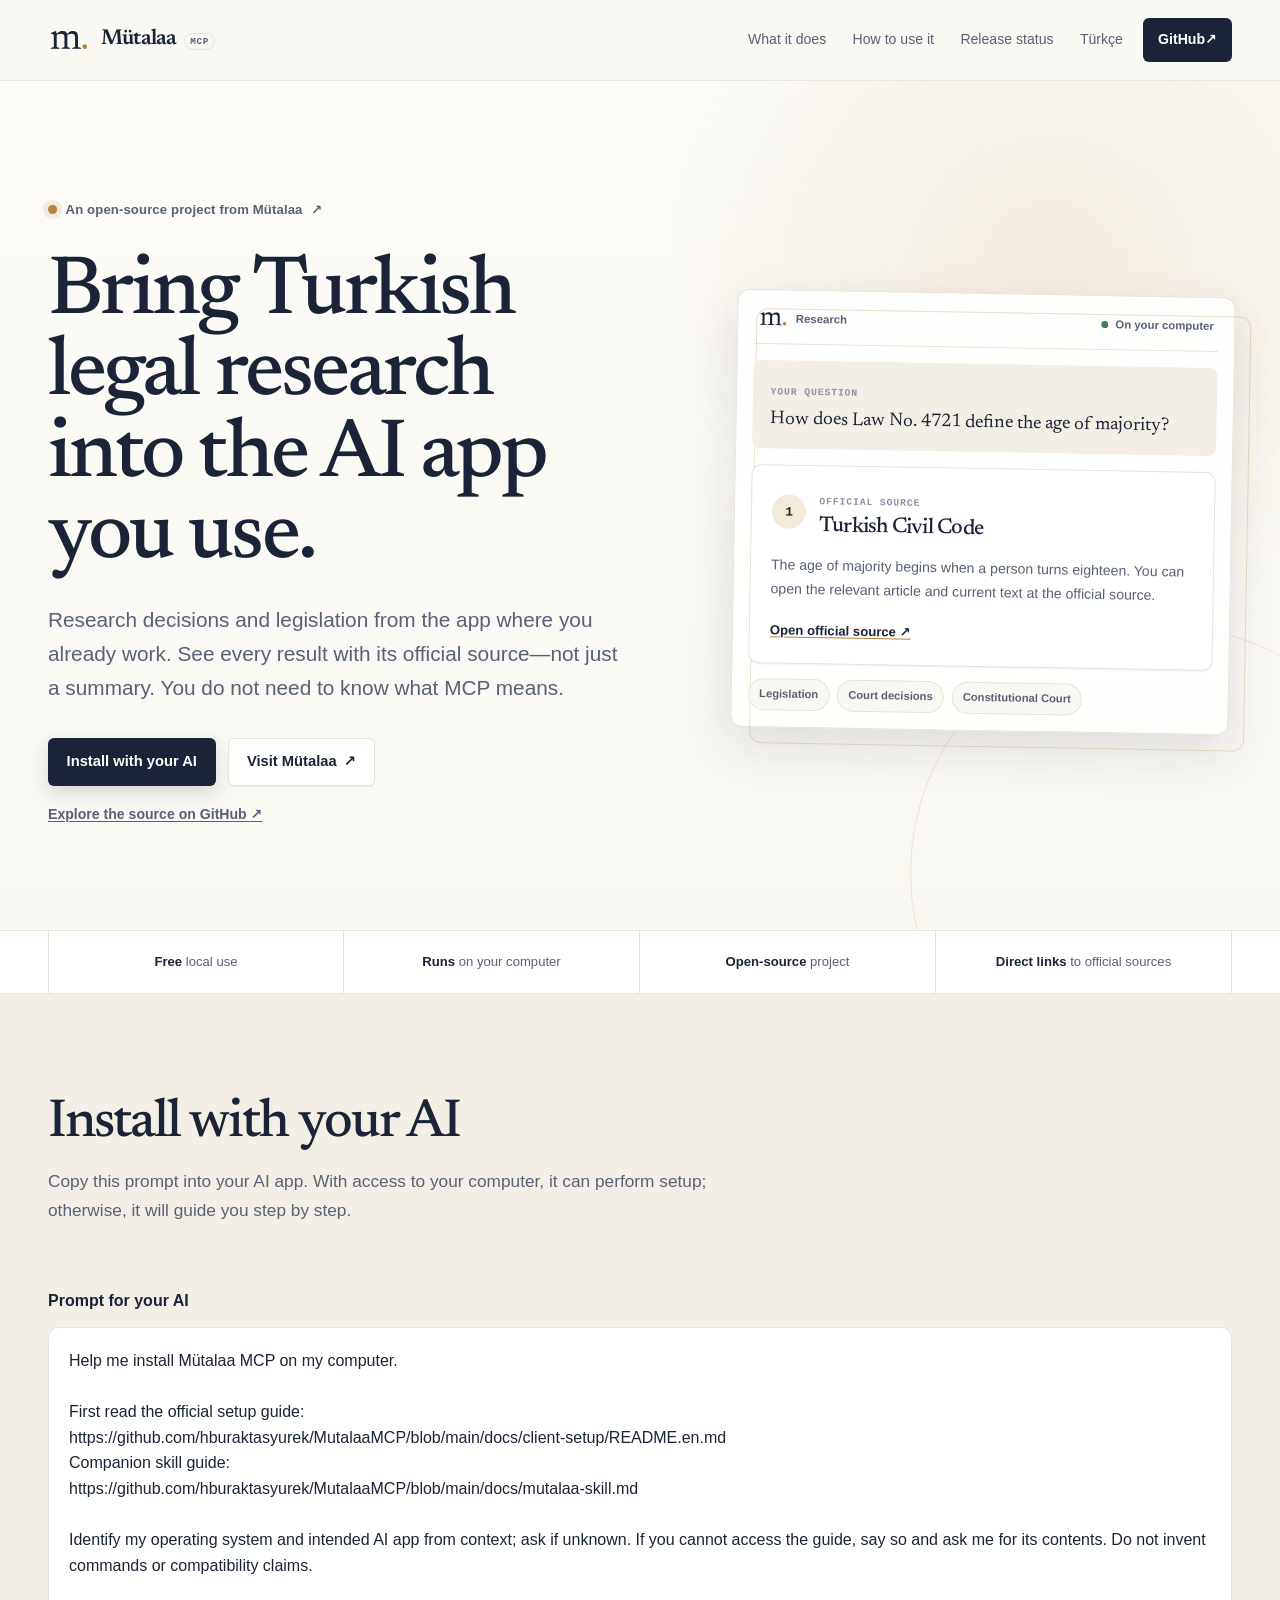
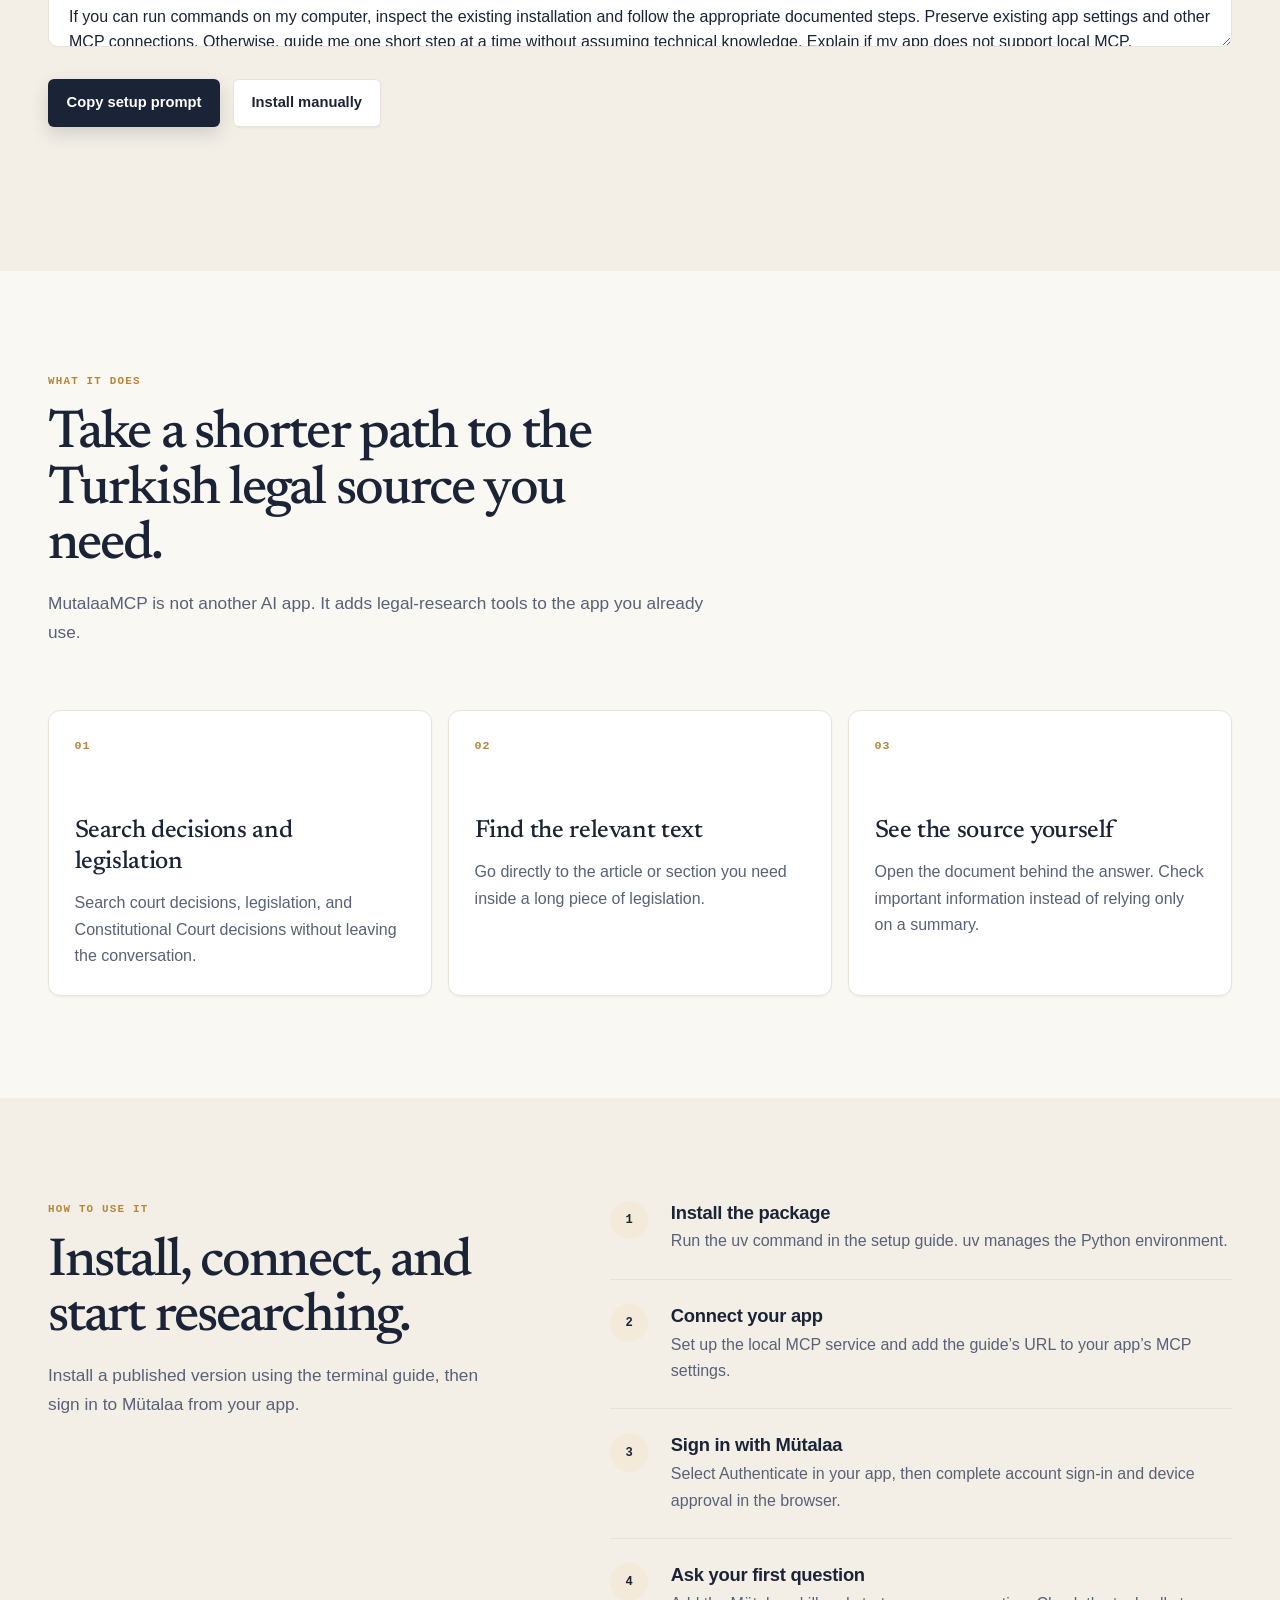
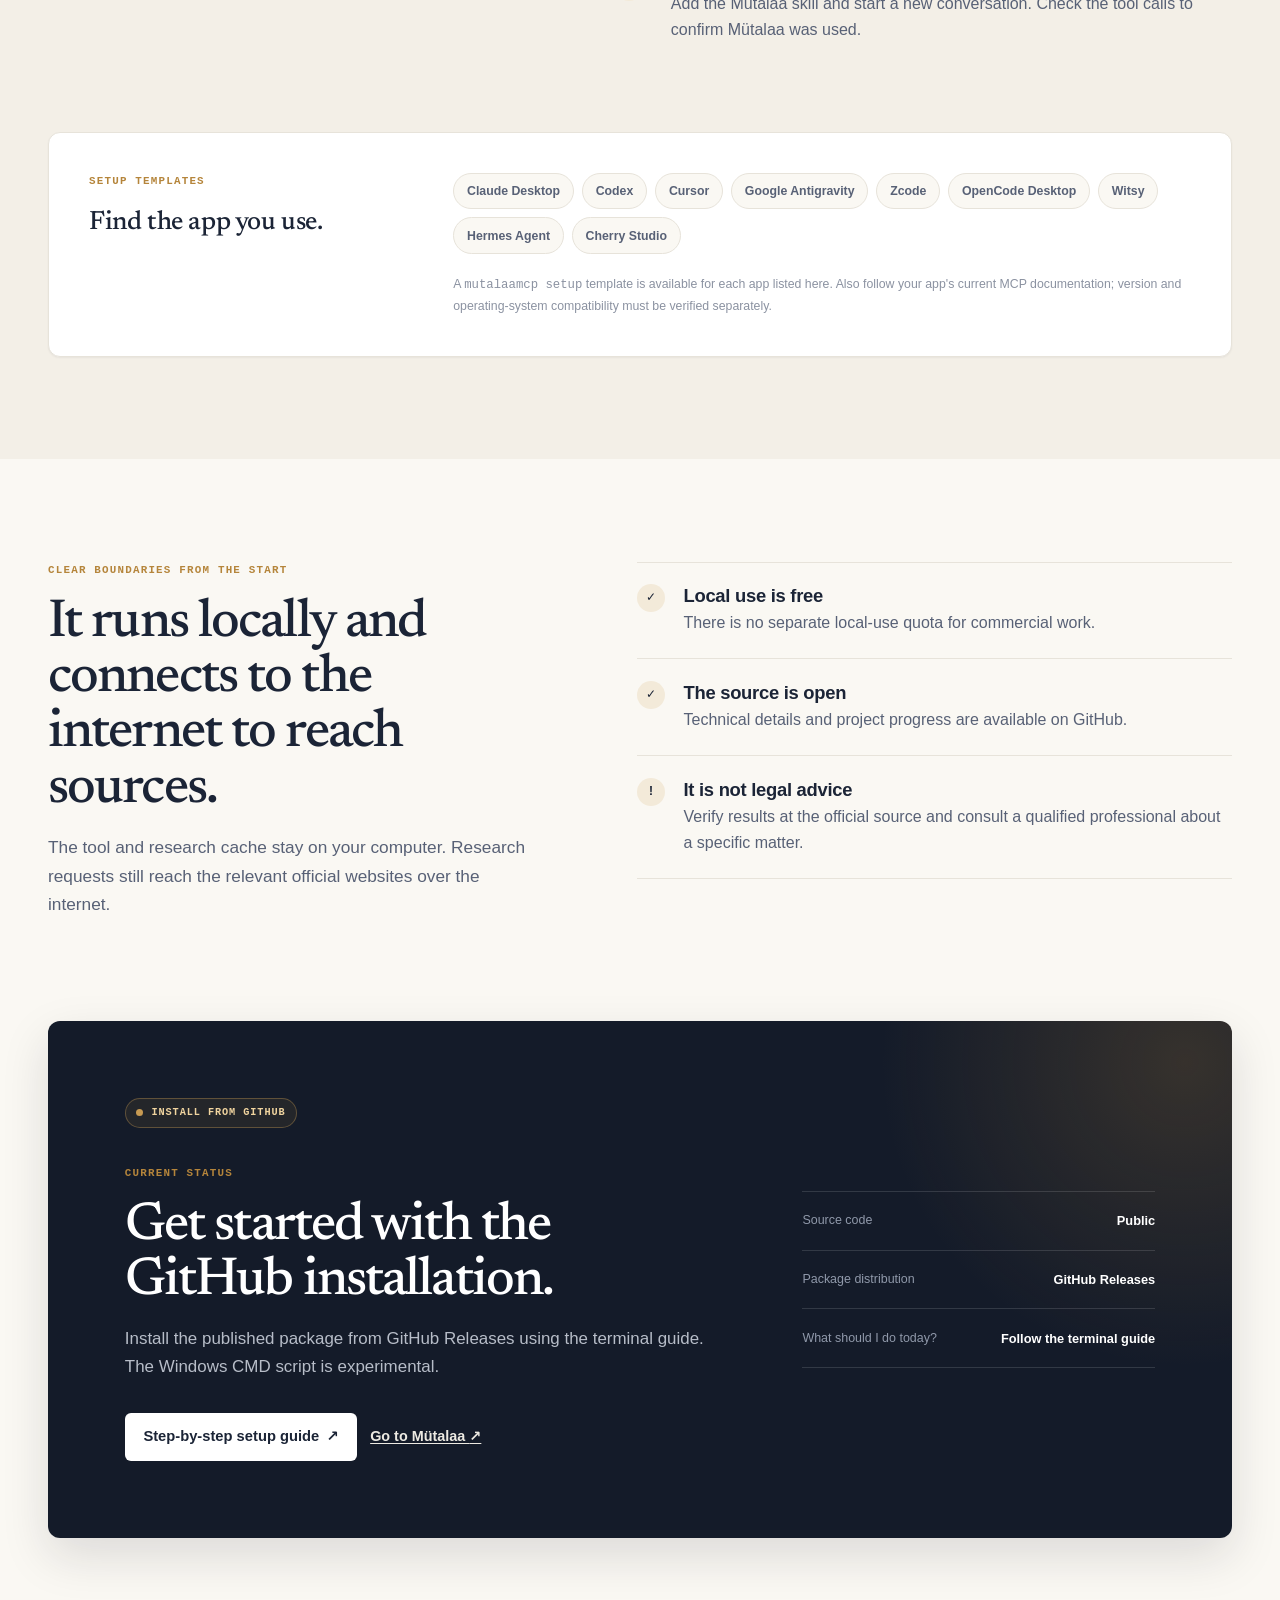
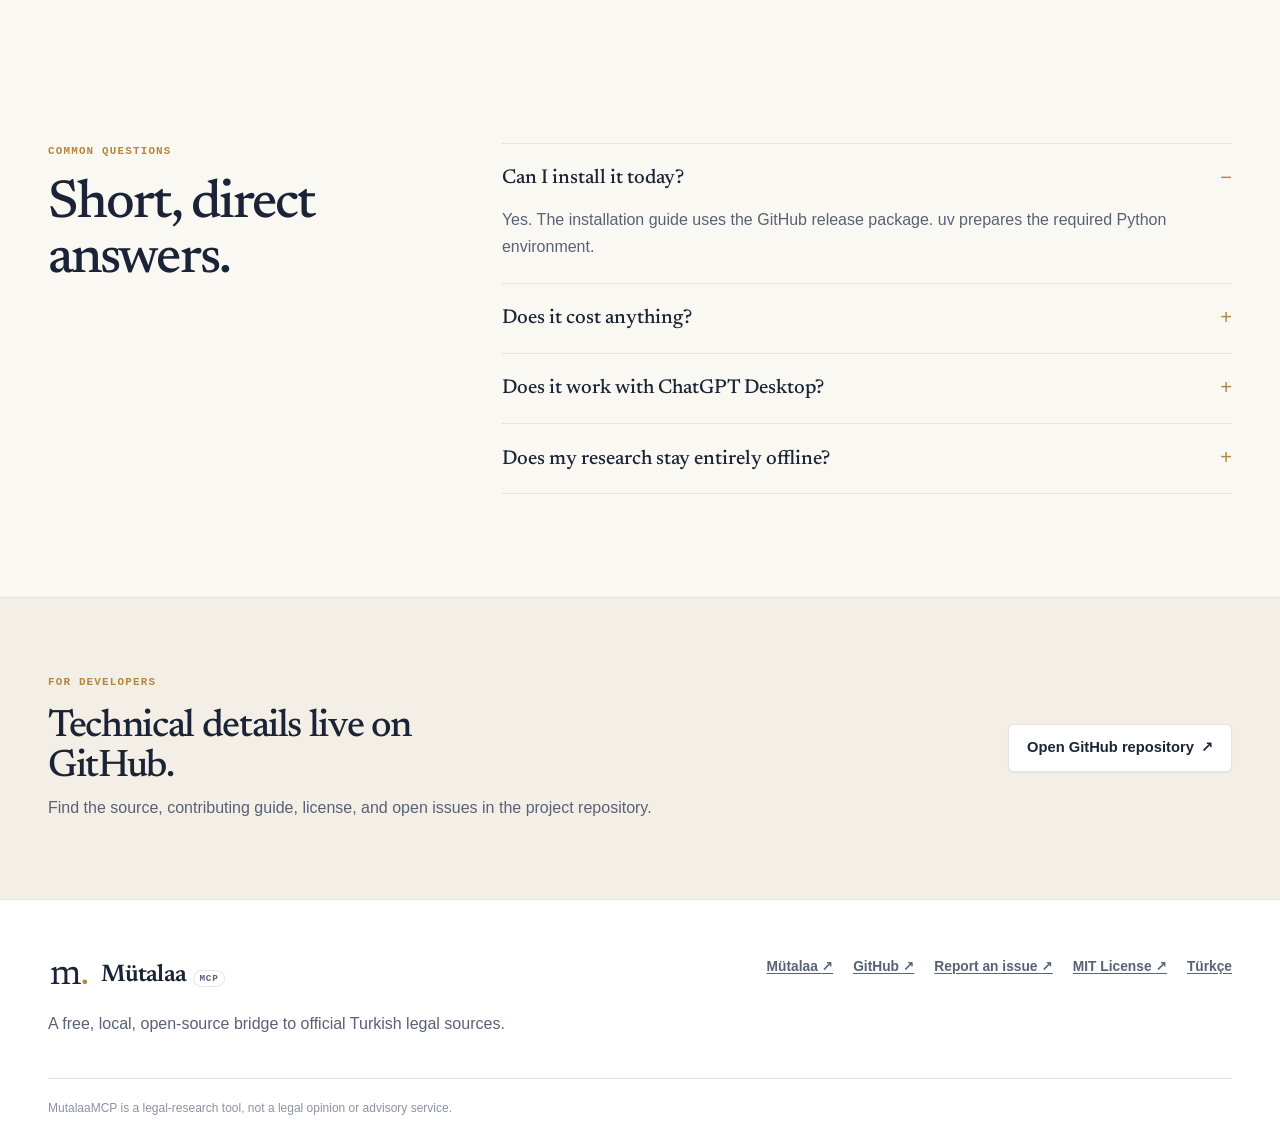
==== commit e9a55633: "Update files" ====
--- a/docs/en/index.html
+++ b/docs/en/index.html
@@ -56,7 +56,7 @@
           <h1 id="hero-title">Bring Turkish legal research into the AI app you use.</h1>
           <p class="hero-copy">Research decisions and legislation from the app where you already work. See every result with its official source—not just a summary. You do not need to know what MCP means.</p>
           <div class="hero-actions">
-            <a class="button button-primary" href="https://github.com/hburaktasyurek/MutalaaMCP/blob/main/docs/client-setup/README.en.md">Start setup</a>
+            <a class="button button-primary" href="#install-with-ai">Install with your AI</a>
             <a class="button button-secondary" href="https://mutalaa.tr/">Visit Mütalaa <span aria-hidden="true">↗</span></a>
           </div>
           <a class="hero-github" href="https://github.com/hburaktasyurek/MutalaaMCP">Explore the source on GitHub <span aria-hidden="true">↗</span></a>
@@ -99,6 +99,37 @@
         <span><strong>Direct links</strong> to official sources</span>
       </div>
     </div>
+
+    <section class="section section-muted" id="install-with-ai" aria-labelledby="ai-setup-title">
+      <div class="shell">
+        <div class="section-intro">
+          <h2 id="ai-setup-title">Install with your AI</h2>
+          <p>Copy this prompt into your AI app. With access to your computer, it can perform setup; otherwise, it will guide you step by step.</p>
+        </div>
+        <label class="prompt-label" for="setup-prompt">Prompt for your AI</label>
+        <textarea class="setup-prompt" id="setup-prompt" readonly spellcheck="false">Help me install Mütalaa MCP on my computer.
+
+First read the official setup guide:
+https://github.com/hburaktasyurek/MutalaaMCP/blob/main/docs/client-setup/README.en.md
+Companion skill guide:
+https://github.com/hburaktasyurek/MutalaaMCP/blob/main/docs/mutalaa-skill.md
+
+Identify my operating system and intended AI app from context; ask if unknown. If you cannot access the guide, say so and ask me for its contents. Do not invent commands or compatibility claims.
+
+If you can run commands on my computer, inspect the existing installation and follow the appropriate documented steps. Preserve existing app settings and other MCP connections. Otherwise, guide me one short step at a time without assuming technical knowledge. Explain if my app does not support local MCP.
+
+Direct me to the sign-in screen when needed. Never ask me to paste passwords or access tokens into chat. Install the Mütalaa companion skill if supported.
+
+Finally, verify the connection with a real Mütalaa tool call: find the Turkish Income Tax Law and return its source link. Do not substitute web search for this verification. If tools are unavailable, guide me to the required new conversation or app and mark verification as pending.
+
+Briefly state what is complete and what I still need to do. Do not claim the installation is verified until a tool call succeeds.</textarea>
+        <div class="hero-actions">
+          <button class="button button-primary" type="button" id="copy-setup" hidden data-success="Copied. Paste it into your AI app." data-failure="Could not copy automatically. Select and copy the text manually.">Copy setup prompt</button>
+          <a class="button button-secondary" href="https://github.com/hburaktasyurek/MutalaaMCP/blob/main/docs/client-setup/README.en.md">Install manually</a>
+        </div>
+        <p id="copy-status" role="status" aria-live="polite"></p>
+      </div>
+    </section>
 
     <section class="section" id="what-it-does" aria-labelledby="benefits-title">
       <div class="shell">
@@ -242,5 +273,6 @@
     </div>
     <div class="shell footer-note">MutalaaMCP is a legal-research tool, not a legal opinion or advisory service.</div>
   </footer>
+  <script src="../assets/setup.js" defer></script>
 </body>
 </html>
--- a/docs/assets/site.css
+++ b/docs/assets/site.css
@@ -1155,3 +1155,32 @@
     transition-duration: 0.01ms !important;
   }
 }
+
+.prompt-label {
+  display: block;
+  margin-bottom: 0.75rem;
+  font-weight: 600;
+}
+
+.setup-prompt {
+  display: block;
+  width: 100%;
+  min-height: 20rem;
+  padding: 1.25rem;
+  border: 1px solid var(--hairline);
+  border-radius: var(--radius-lg);
+  background: var(--surface);
+  color: var(--ink);
+  font: inherit;
+  line-height: 1.6;
+  resize: vertical;
+}
+
+.setup-prompt:focus-visible {
+  outline: 2px solid var(--brass);
+  outline-offset: 3px;
+}
+
+#copy-setup { cursor: pointer; }
+#copy-setup[hidden] { display: none; }
+#copy-status { min-height: 1.6em; }
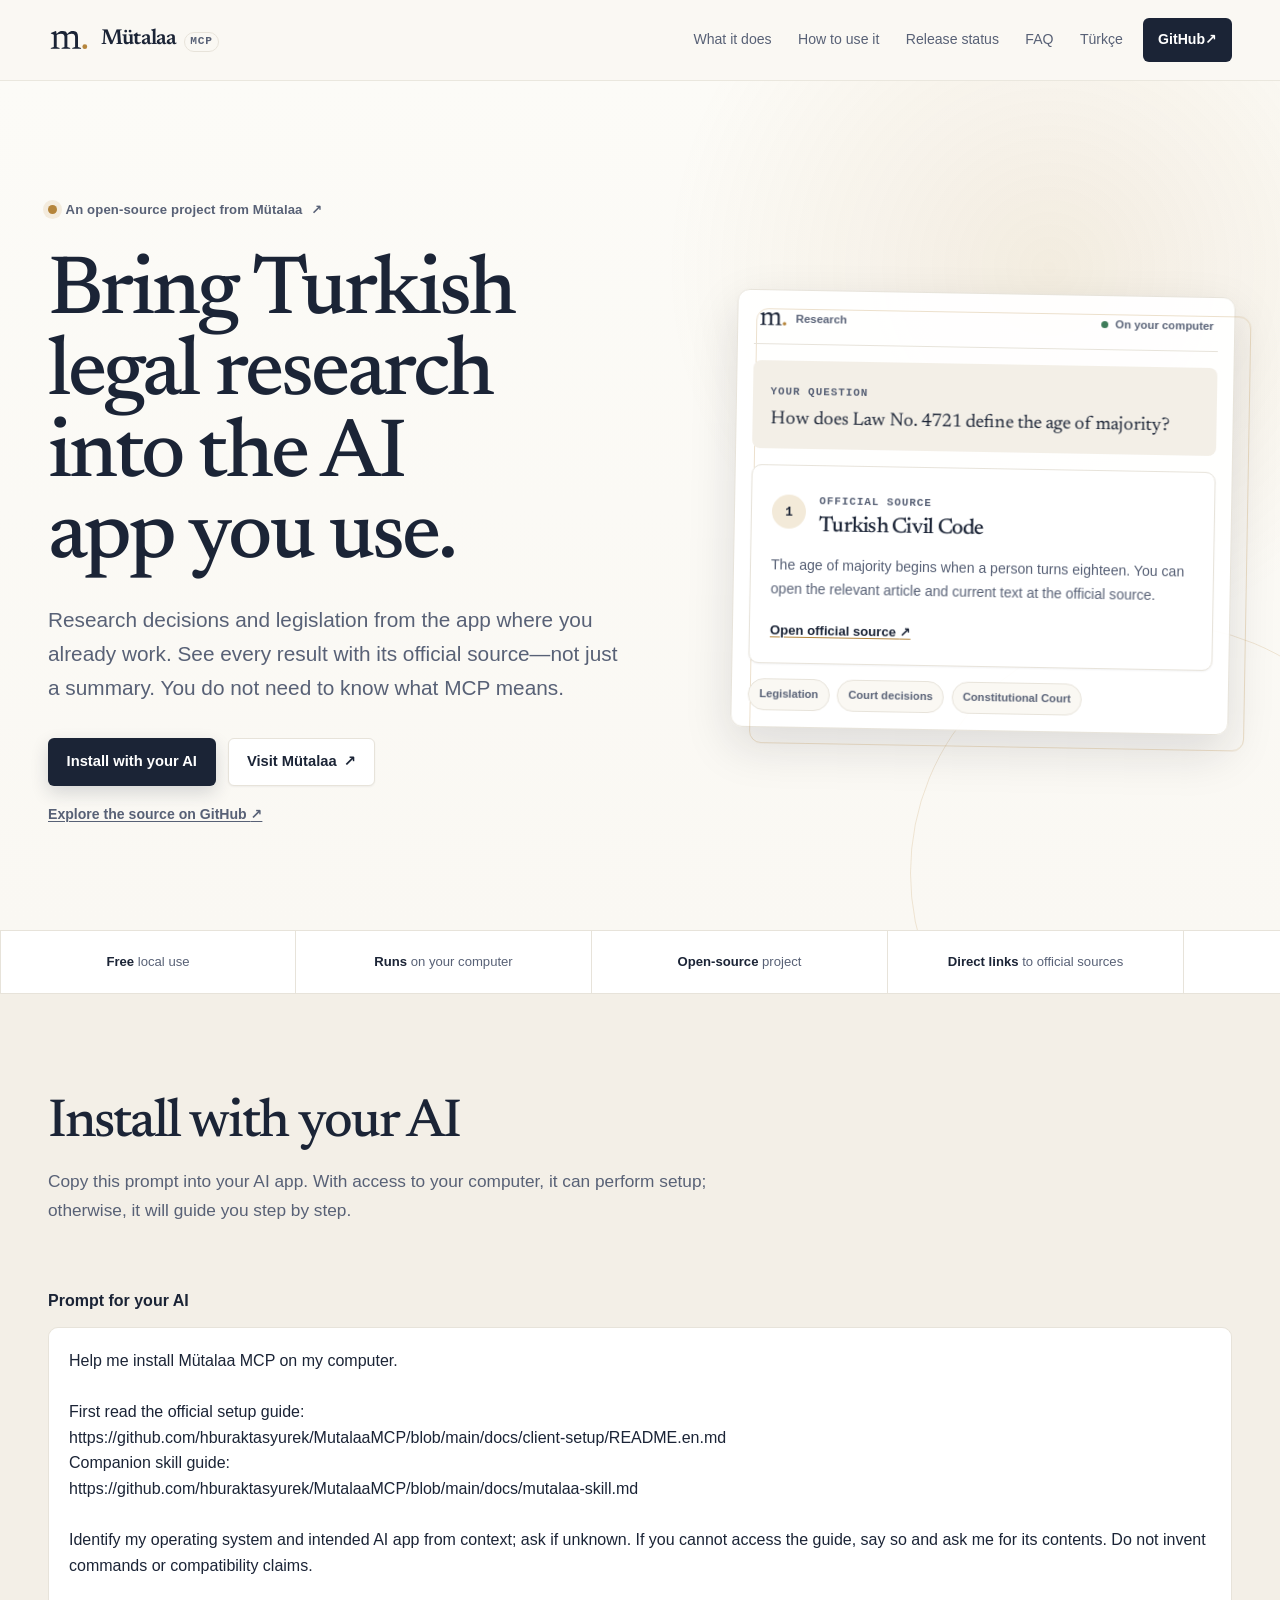
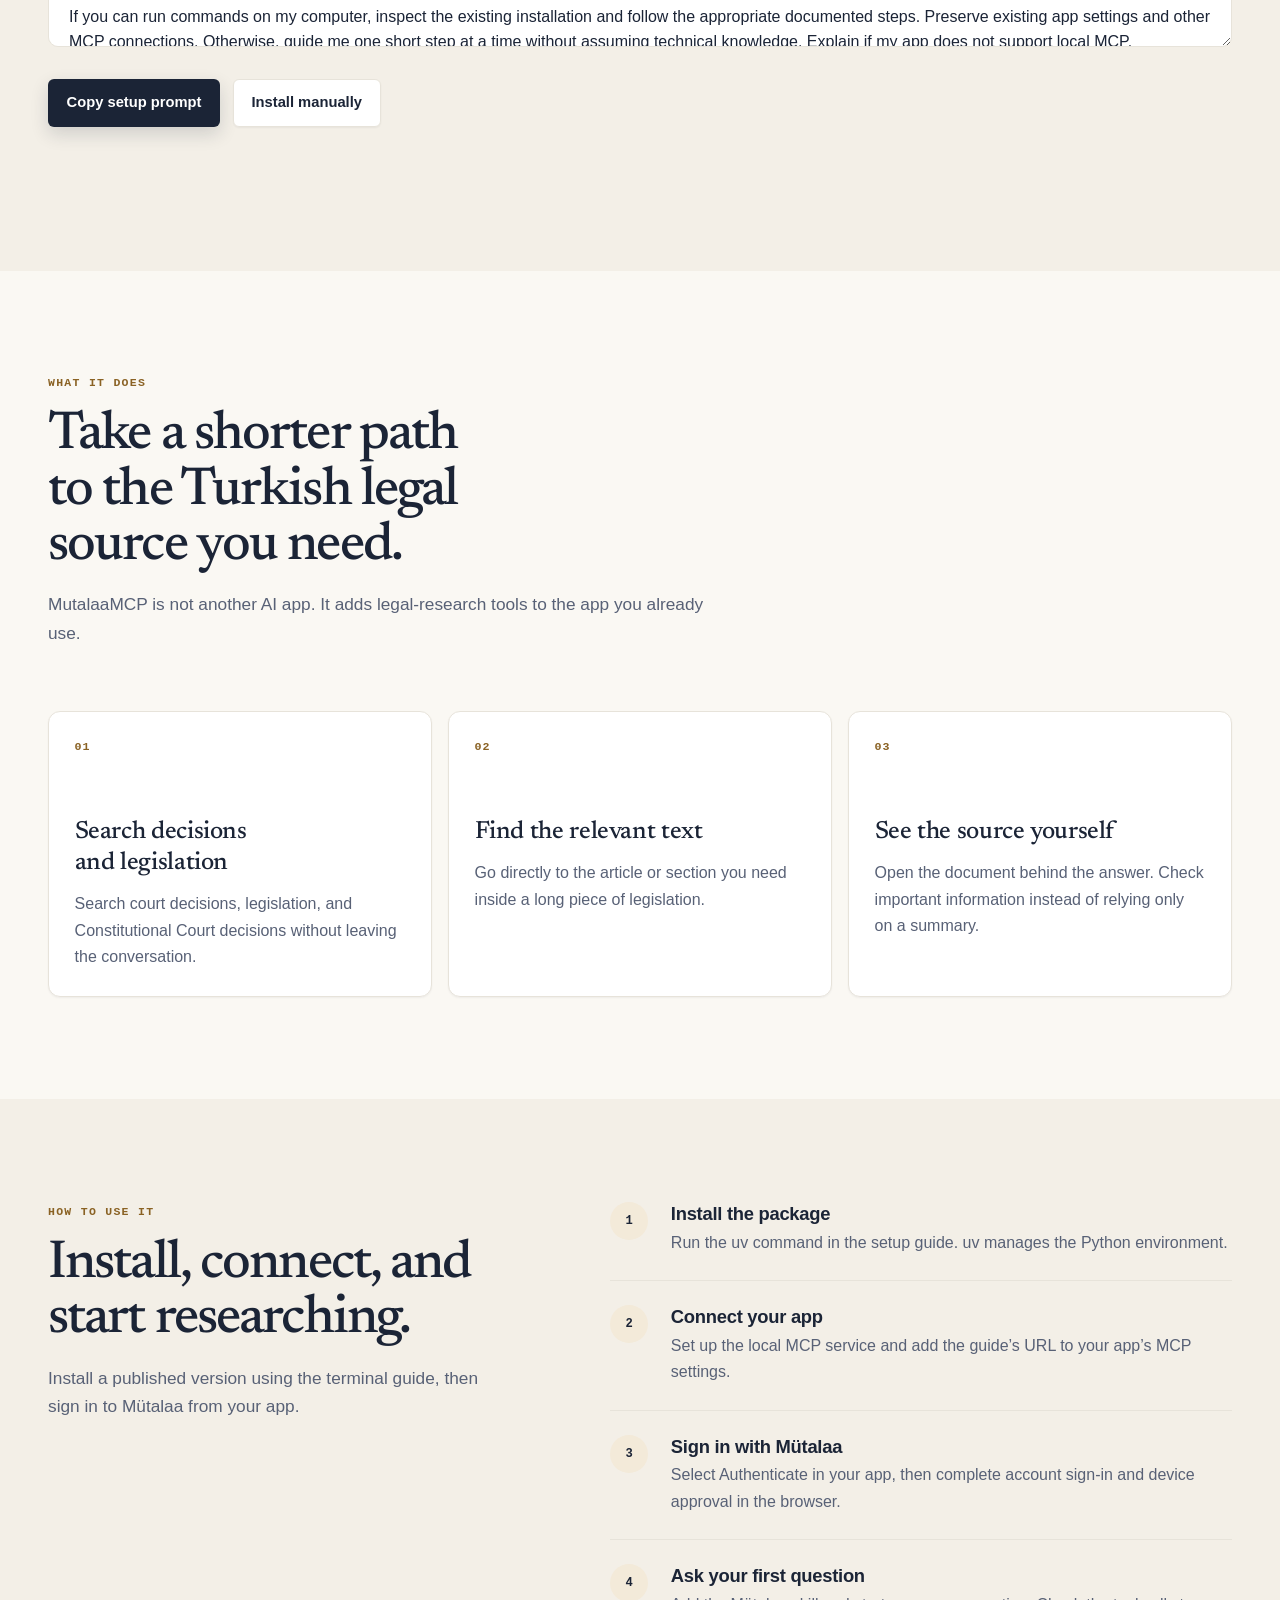
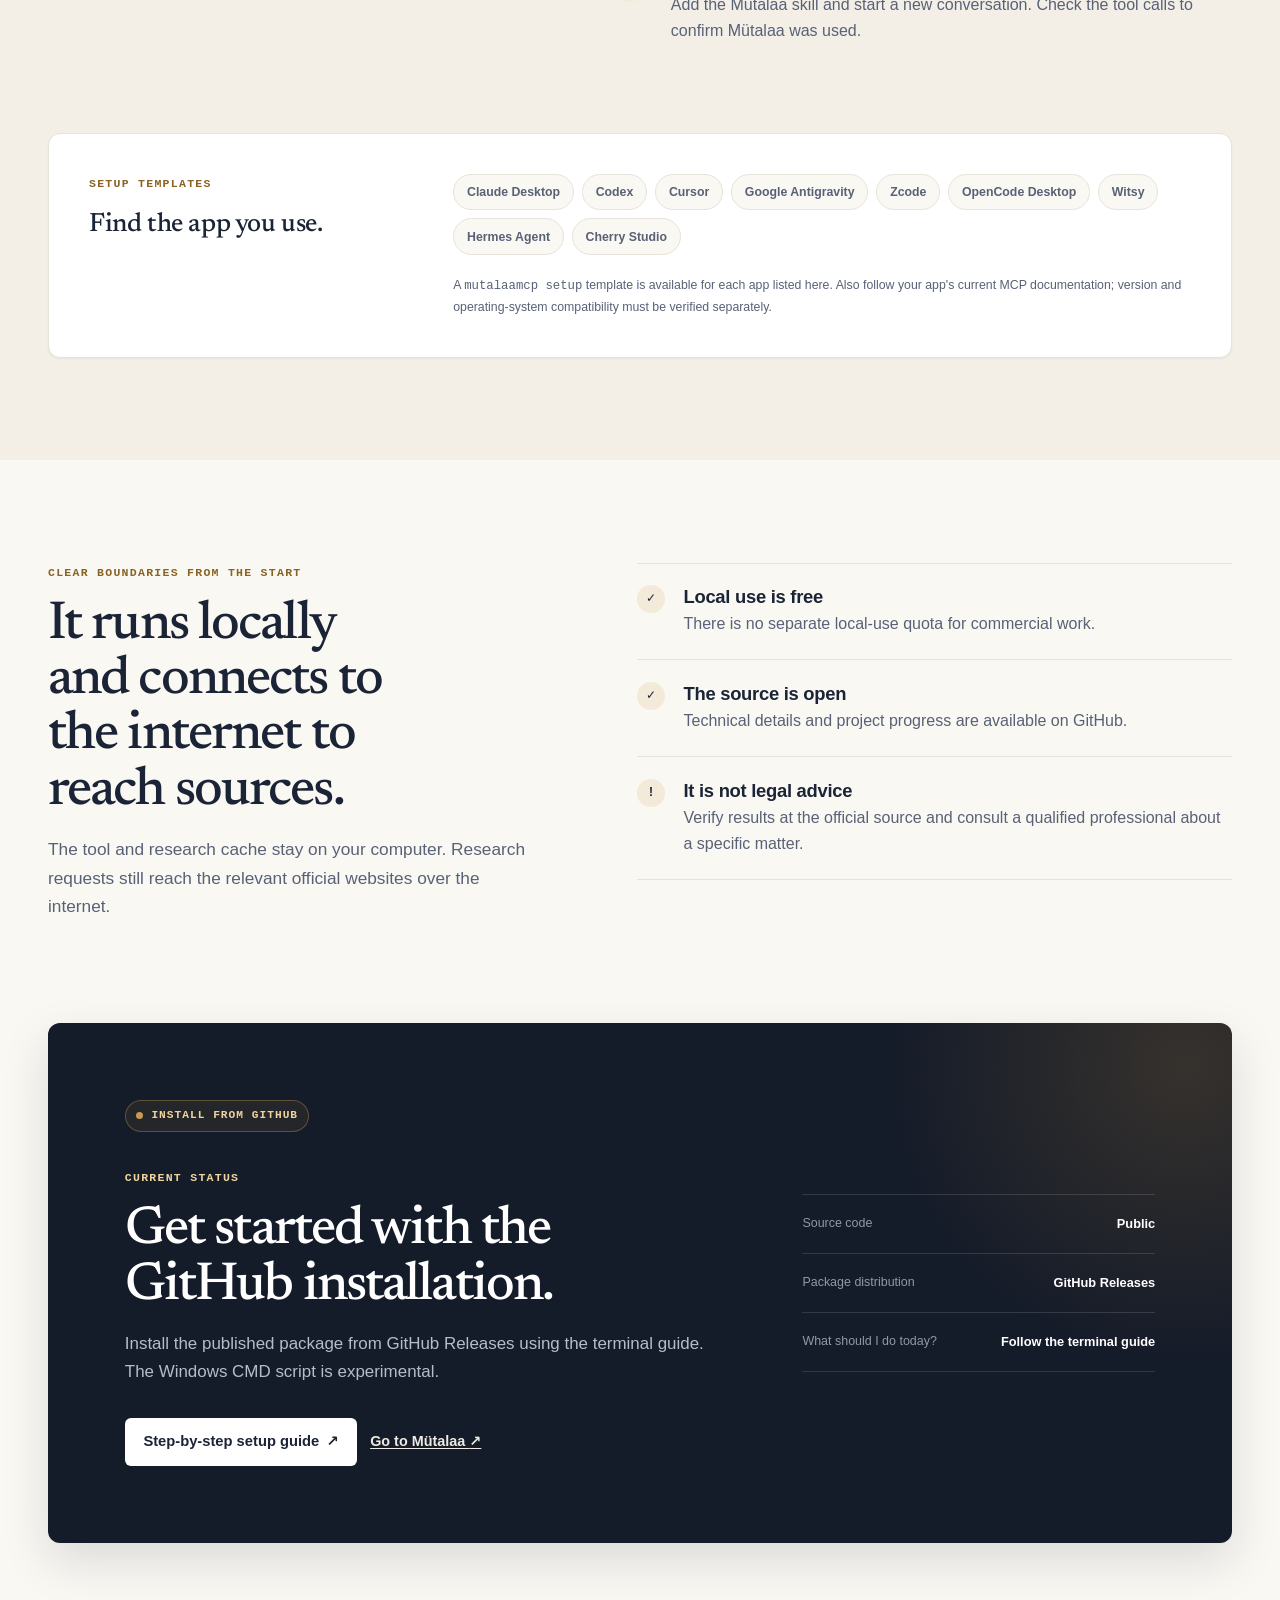
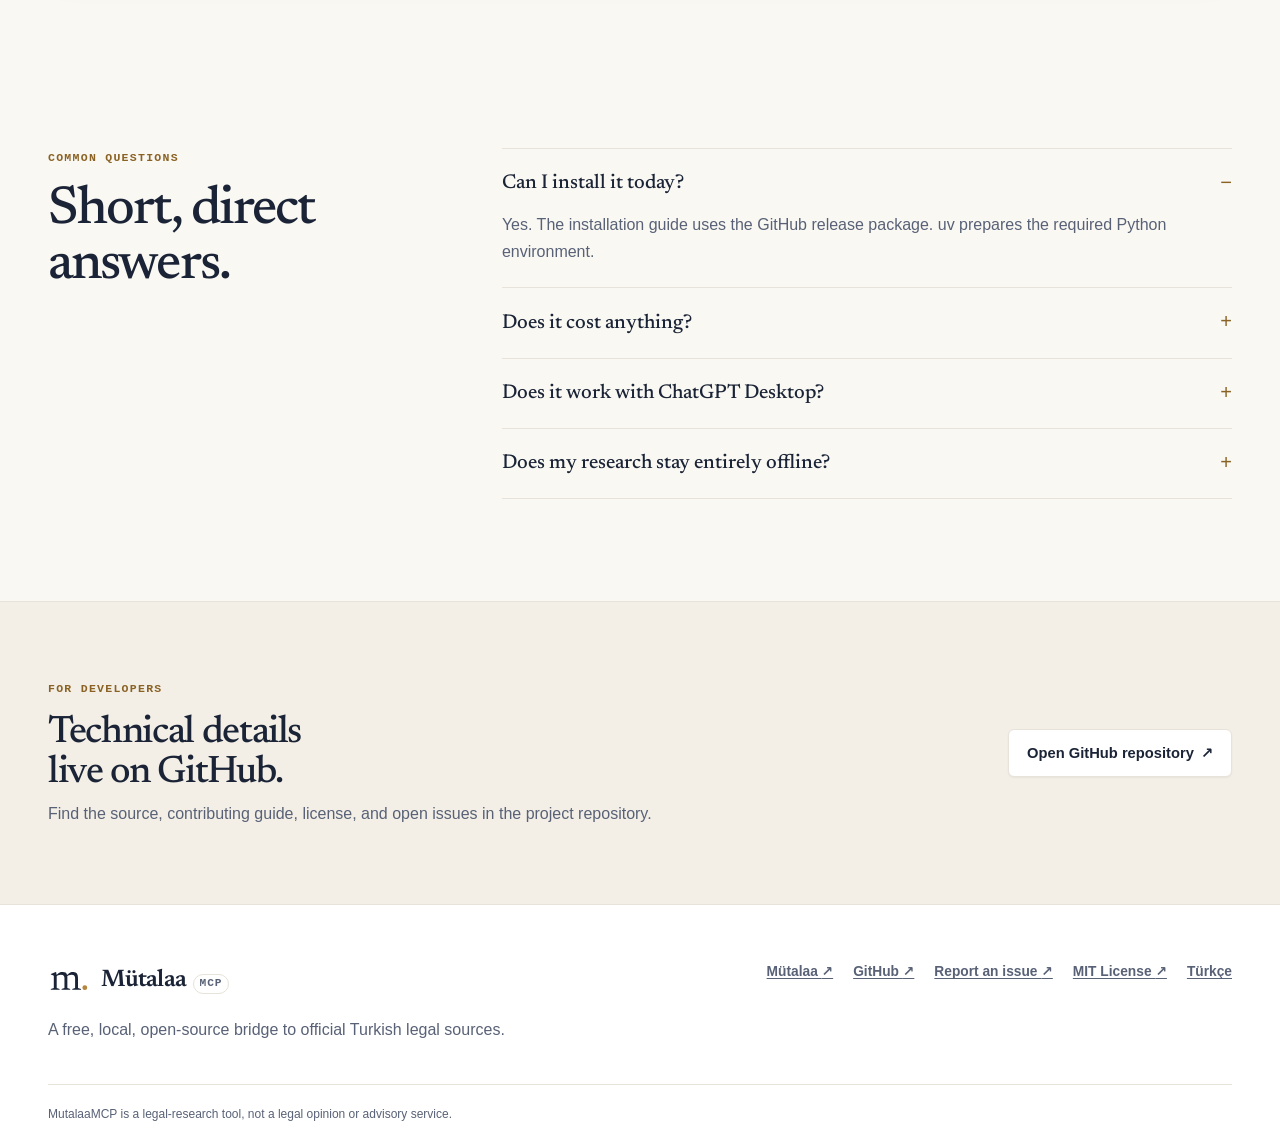
==== commit 15ab8f51: "Add marketing kit and polish docs site UX and social meta" ====
--- a/docs/en/index.html
+++ b/docs/en/index.html
@@ -17,9 +17,15 @@
   <meta property="og:title" content="MutalaaMCP — Turkish legal research in your AI app">
   <meta property="og:description" content="Research decisions and legislation from your AI app, then open the official source behind each result.">
   <meta property="og:url" content="https://hburaktasyurek.github.io/MutalaaMCP/en/">
-  <meta name="twitter:card" content="summary">
+  <meta property="og:image" content="https://hburaktasyurek.github.io/MutalaaMCP/assets/social/mutalaa-mcp-tanitim.png">
+  <meta property="og:image:width" content="1536">
+  <meta property="og:image:height" content="1024">
+  <meta property="og:image:alt" content="Mütalaa MCP — Turkish legal sources in your AI app. Free, open source, and local.">
+  <meta name="twitter:card" content="summary_large_image">
   <meta name="twitter:title" content="MutalaaMCP — Turkish legal research in your AI app">
   <meta name="twitter:description" content="Research decisions and legislation from your AI app, then open the official source behind each result.">
+  <meta name="twitter:image" content="https://hburaktasyurek.github.io/MutalaaMCP/assets/social/mutalaa-mcp-tanitim.png">
+  <meta name="twitter:image:alt" content="Mütalaa MCP — Turkish legal sources in your AI app.">
   <title>MutalaaMCP — Turkish legal research in your AI app</title>
   <link rel="icon" href="../assets/mutalaa-mark.svg" type="image/svg+xml">
   <link rel="stylesheet" href="../assets/fonts/fonts.css">
@@ -38,6 +44,7 @@
         <a href="#what-it-does">What it does</a>
         <a href="#how-to-use">How to use it</a>
         <a href="#release">Release status</a>
+        <a href="#faq">FAQ</a>
         <a href="../" lang="tr" hreflang="tr">Türkçe</a>
         <a class="nav-cta" href="https://github.com/hburaktasyurek/MutalaaMCP">GitHub <span aria-hidden="true">↗</span></a>
       </nav>
@@ -62,7 +69,7 @@
           <a class="hero-github" href="https://github.com/hburaktasyurek/MutalaaMCP">Explore the source on GitHub <span aria-hidden="true">↗</span></a>
         </div>
 
-        <div class="research-preview" aria-label="Example legal research result">
+        <div class="research-preview" role="group" aria-label="Example legal research result">
           <div class="preview-topbar">
             <span class="preview-brand"><img src="../assets/mutalaa-mark.svg" alt="" width="30" height="17"> Research</span>
             <span class="preview-local"><span aria-hidden="true"></span> On your computer</span>
@@ -91,13 +98,13 @@
       </div>
     </section>
 
-    <div class="trust-strip" aria-label="MutalaaMCP core qualities">
-      <div class="shell trust-list">
-        <span><strong>Free</strong> local use</span>
-        <span><strong>Runs</strong> on your computer</span>
-        <span><strong>Open-source</strong> project</span>
-        <span><strong>Direct links</strong> to official sources</span>
-      </div>
+    <div class="trust-strip">
+      <ul class="shell trust-list" aria-label="MutalaaMCP core qualities">
+        <li><strong>Free</strong> local use</li>
+        <li><strong>Runs</strong> on your computer</li>
+        <li><strong>Open-source</strong> project</li>
+        <li><strong>Direct links</strong> to official sources</li>
+      </ul>
     </div>
 
     <section class="section section-muted" id="install-with-ai" aria-labelledby="ai-setup-title">
@@ -124,7 +131,7 @@
 
 Briefly state what is complete and what I still need to do. Do not claim the installation is verified until a tool call succeeds.</textarea>
         <div class="hero-actions">
-          <button class="button button-primary" type="button" id="copy-setup" hidden data-success="Copied. Paste it into your AI app." data-failure="Could not copy automatically. Select and copy the text manually.">Copy setup prompt</button>
+          <button class="button button-primary" type="button" id="copy-setup" hidden data-label-copied="Copied" data-success="Copied. Paste it into your AI app." data-failure="Could not copy automatically. Select and copy the text manually.">Copy setup prompt</button>
           <a class="button button-secondary" href="https://github.com/hburaktasyurek/MutalaaMCP/blob/main/docs/client-setup/README.en.md">Install manually</a>
         </div>
         <p id="copy-status" role="status" aria-live="polite"></p>
@@ -236,7 +243,7 @@
         <div class="faq-list">
           <details open><summary>Can I install it today?</summary><p>Yes. The installation guide uses the GitHub release package. uv prepares the required Python environment.</p></details>
           <details><summary>Does it cost anything?</summary><p>Local MutalaaMCP use is free and open source. The AI app you use may have its own separate fees.</p></details>
-          <details><summary>Does it work with ChatGPT Desktop?</summary><p>The guide covers in-app sign-in for desktop versions supporting local HTTP MCP and OAuth. Availability depends on your app version and account; a remote-only connection screen cannot use this local address.</p></details>
+          <details><summary>Does it work with ChatGPT Desktop?</summary><p>It depends on your app version and account. The guide walks through in-app sign-in for desktop versions that support it; a remote-only connection screen cannot use this local address.</p></details>
           <details><summary>Does my research stay entirely offline?</summary><p>No. The tool runs on your computer, but it reaches official sources over the internet to find decisions and legislation.</p></details>
         </div>
       </div>
--- a/docs/assets/site.css
+++ b/docs/assets/site.css
@@ -7,6 +7,7 @@
   --brass: #b5853b;
   --brass-soft: #c79a52;
   --brass-surface: #f3ead9;
+  --brass-deep: #8a6224;
   --muted: #f3efe7;
   --hairline: #e7e3da;
   --ink-bg: #141b29;
@@ -29,6 +30,13 @@
 
 html {
   scroll-behavior: smooth;
+  scrollbar-width: thin;
+  scrollbar-color: #cfc7b6 transparent;
+}
+
+::selection {
+  color: var(--ink);
+  background: rgb(181 133 59 / 28%);
 }
 
 body {
@@ -78,6 +86,7 @@
   font-family: "Newsreader", Georgia, "Times New Roman", serif;
   font-weight: 500;
   letter-spacing: -0.035em;
+  text-wrap: balance;
 }
 
 h1 {
@@ -99,11 +108,16 @@
   font-size: 1.15rem;
   line-height: 1.25;
   letter-spacing: -0.015em;
+  text-wrap: balance;
 }
 
 .shell {
   width: min(calc(100% - 3rem), var(--shell));
   margin-inline: auto;
+}
+
+[id] {
+  scroll-margin-top: 6rem;
 }
 
 .skip-link {
@@ -124,10 +138,12 @@
 }
 
 .site-header {
-  position: relative;
+  position: sticky;
+  top: 0;
   z-index: 10;
   border-bottom: 1px solid rgb(231 227 218 / 82%);
   background: rgb(250 248 243 / 94%);
+  -webkit-backdrop-filter: blur(16px);
   backdrop-filter: blur(16px);
 }
 
@@ -168,7 +184,7 @@
   border: 1px solid var(--hairline);
   border-radius: 999px;
   font-family: ui-monospace, "SF Mono", Menlo, Consolas, monospace;
-  font-size: 0.58rem;
+  font-size: 0.7rem;
   font-weight: 700;
   letter-spacing: 0.08em;
   line-height: 1.2;
@@ -344,6 +360,7 @@
 }
 
 .research-preview {
+  --tilt: 1deg;
   position: relative;
   min-width: 0;
   padding: 1rem;
@@ -351,7 +368,24 @@
   border-radius: var(--radius-xl);
   background: rgb(255 255 255 / 93%);
   box-shadow: var(--shadow-3);
-  transform: rotate(1deg);
+  transform: rotate(var(--tilt));
+}
+
+@media (prefers-reduced-motion: no-preference) {
+  .research-preview {
+    animation: preview-settle 900ms var(--ease) 120ms both;
+  }
+}
+
+@keyframes preview-settle {
+  from {
+    opacity: 0;
+    transform: translateY(0.9rem) rotate(calc(var(--tilt) + 0.6deg));
+  }
+  to {
+    opacity: 1;
+    transform: translateY(0) rotate(var(--tilt));
+  }
 }
 
 .research-preview::before {
@@ -402,9 +436,9 @@
 }
 
 .preview-label {
-  color: var(--mist);
+  color: var(--slate);
   font-family: ui-monospace, "SF Mono", Menlo, Consolas, monospace;
-  font-size: 0.61rem;
+  font-size: 0.68rem;
   font-weight: 700;
   letter-spacing: 0.09em;
 }
@@ -494,9 +528,12 @@
 .trust-list {
   display: grid;
   grid-template-columns: repeat(4, minmax(0, 1fr));
-}
-
-.trust-list span {
+  margin: 0;
+  padding: 0;
+  list-style: none;
+}
+
+.trust-list li {
   padding: 1.25rem 1rem;
   color: var(--slate);
   border-right: 1px solid var(--hairline);
@@ -504,7 +541,7 @@
   text-align: center;
 }
 
-.trust-list span:first-child {
+.trust-list li:first-child {
   border-left: 1px solid var(--hairline);
 }
 
@@ -534,9 +571,9 @@
 
 .eyebrow {
   margin-bottom: 1rem;
-  color: var(--brass);
+  color: var(--brass-deep);
   font-family: ui-monospace, "SF Mono", Menlo, Consolas, monospace;
-  font-size: 0.68rem;
+  font-size: 0.72rem;
   font-weight: 800;
   letter-spacing: 0.11em;
   text-transform: uppercase;
@@ -561,7 +598,7 @@
 .card-number {
   display: block;
   margin-bottom: 3.8rem;
-  color: var(--brass);
+  color: var(--brass-deep);
   font-family: ui-monospace, "SF Mono", Menlo, Consolas, monospace;
   font-size: 0.73rem;
   font-weight: 800;
@@ -669,7 +706,7 @@
 .client-note {
   grid-column: 2;
   margin: 0;
-  color: var(--mist);
+  color: var(--slate);
   font-size: 0.77rem;
 }
 
@@ -738,6 +775,10 @@
   color: #fff;
 }
 
+.status-copy .eyebrow {
+  color: #f0d49f;
+}
+
 .status-copy > p:not(.eyebrow) {
   max-width: 43rem;
   margin-bottom: 0;
@@ -756,7 +797,7 @@
   border-radius: 999px;
   background: rgb(181 133 59 / 10%);
   font-family: ui-monospace, "SF Mono", Menlo, Consolas, monospace;
-  font-size: 0.64rem;
+  font-size: 0.7rem;
   font-weight: 800;
   letter-spacing: 0.09em;
 }
@@ -845,7 +886,7 @@
   position: absolute;
   top: 1.25rem;
   right: 0;
-  color: var(--brass);
+  color: var(--brass-deep);
   font-family: "Helvetica Neue", Helvetica, Arial, sans-serif;
   font-size: 1.25rem;
   content: "+";
@@ -927,7 +968,7 @@
 .footer-note {
   margin-top: 2.5rem;
   padding-top: 1.25rem;
-  color: var(--mist);
+  color: var(--slate);
   border-top: 1px solid var(--hairline);
   font-size: 0.75rem;
 }
@@ -953,20 +994,20 @@
   }
 
   .research-preview {
+    --tilt: 0deg;
     width: min(100%, 36rem);
     margin-inline: auto;
-    transform: none;
   }
 
   .trust-list {
     grid-template-columns: repeat(2, minmax(0, 1fr));
   }
 
-  .trust-list span:nth-child(odd) {
+  .trust-list li:nth-child(odd) {
     border-left: 1px solid var(--hairline);
   }
 
-  .trust-list span:nth-child(-n + 2) {
+  .trust-list li:nth-child(-n + 2) {
     border-bottom: 1px solid var(--hairline);
   }
 
@@ -1006,12 +1047,8 @@
     flex: 0 0 auto;
   }
 
-  .site-nav a:nth-child(-n + 3) {
-    display: none;
-  }
-
-  .site-nav .nav-cta {
-    margin-left: auto;
+  [id] {
+    scroll-margin-top: 8rem;
   }
 
   .hero {
@@ -1091,22 +1128,6 @@
     flex-direction: column;
   }
 
-  .trust-list {
-    grid-template-columns: 1fr;
-  }
-
-  .trust-list span,
-  .trust-list span:first-child,
-  .trust-list span:nth-child(odd) {
-    border-right: 1px solid var(--hairline);
-    border-bottom: 1px solid var(--hairline);
-    border-left: 1px solid var(--hairline);
-  }
-
-  .trust-list span:last-child {
-    border-bottom: 0;
-  }
-
   .section {
     padding-block: 4.25rem;
   }
@@ -1116,18 +1137,11 @@
     gap: 0.75rem;
   }
 
-  .client-panel {
-    margin-inline: 1rem;
-    width: auto;
-  }
-
   .status-section {
     padding-top: 0;
   }
 
   .status-panel {
-    width: auto;
-    margin-inline: 0.65rem;
     padding: 1.5rem;
   }
 
@@ -1153,6 +1167,8 @@
   *::after {
     scroll-behavior: auto !important;
     transition-duration: 0.01ms !important;
+    animation-duration: 0.01ms !important;
+    animation-iteration-count: 1 !important;
   }
 }
 
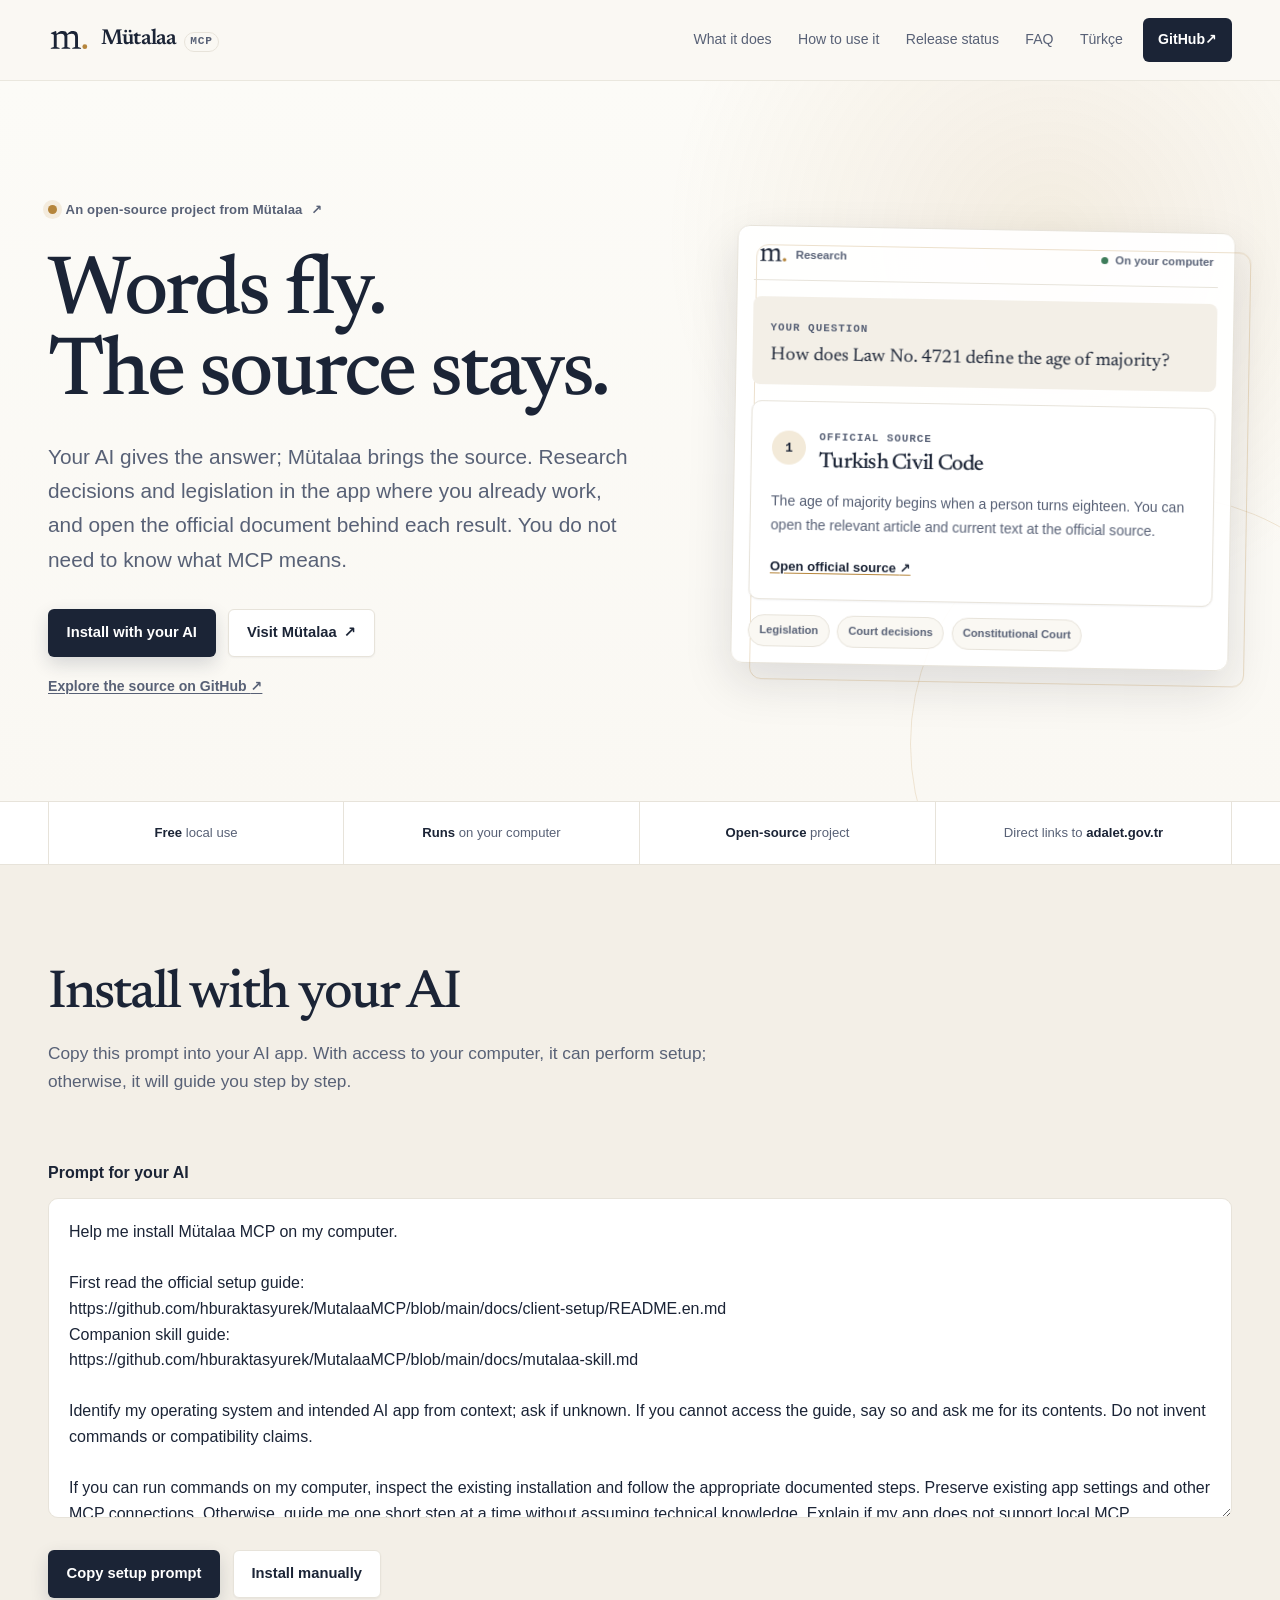
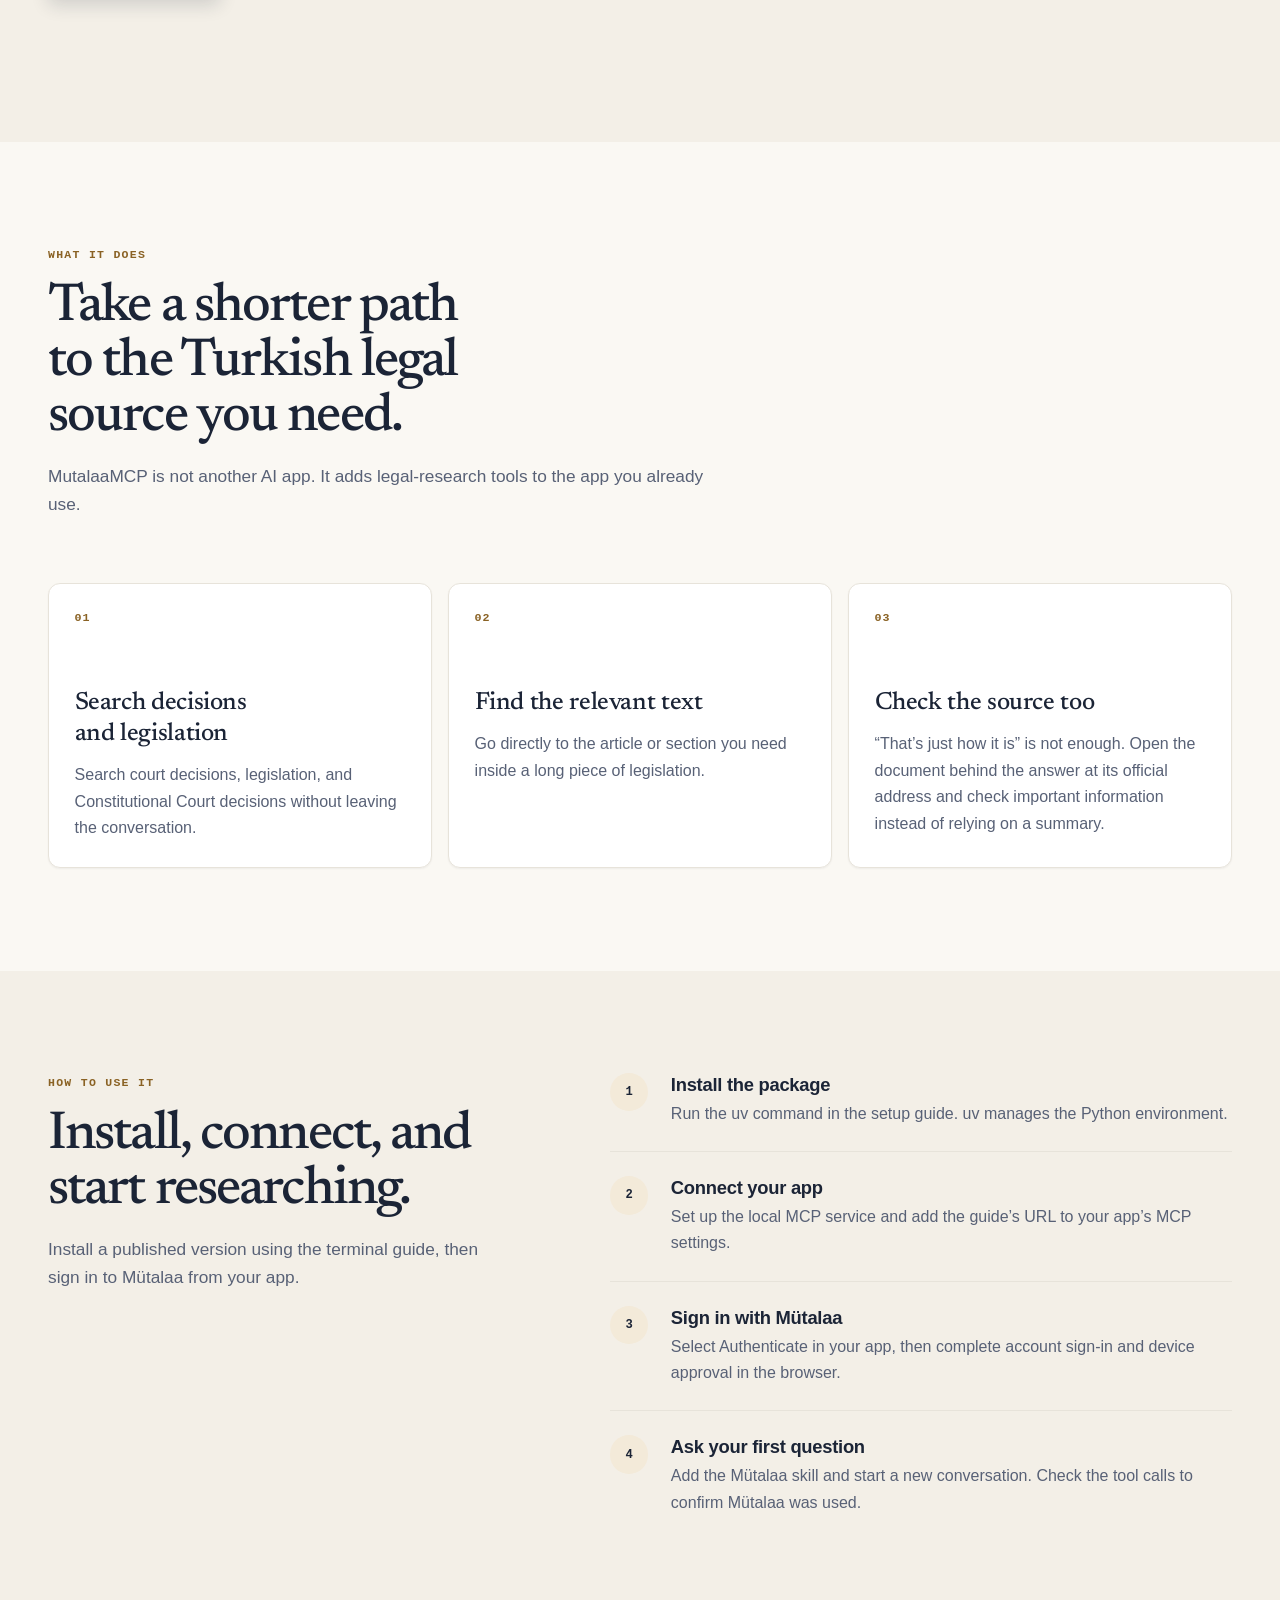
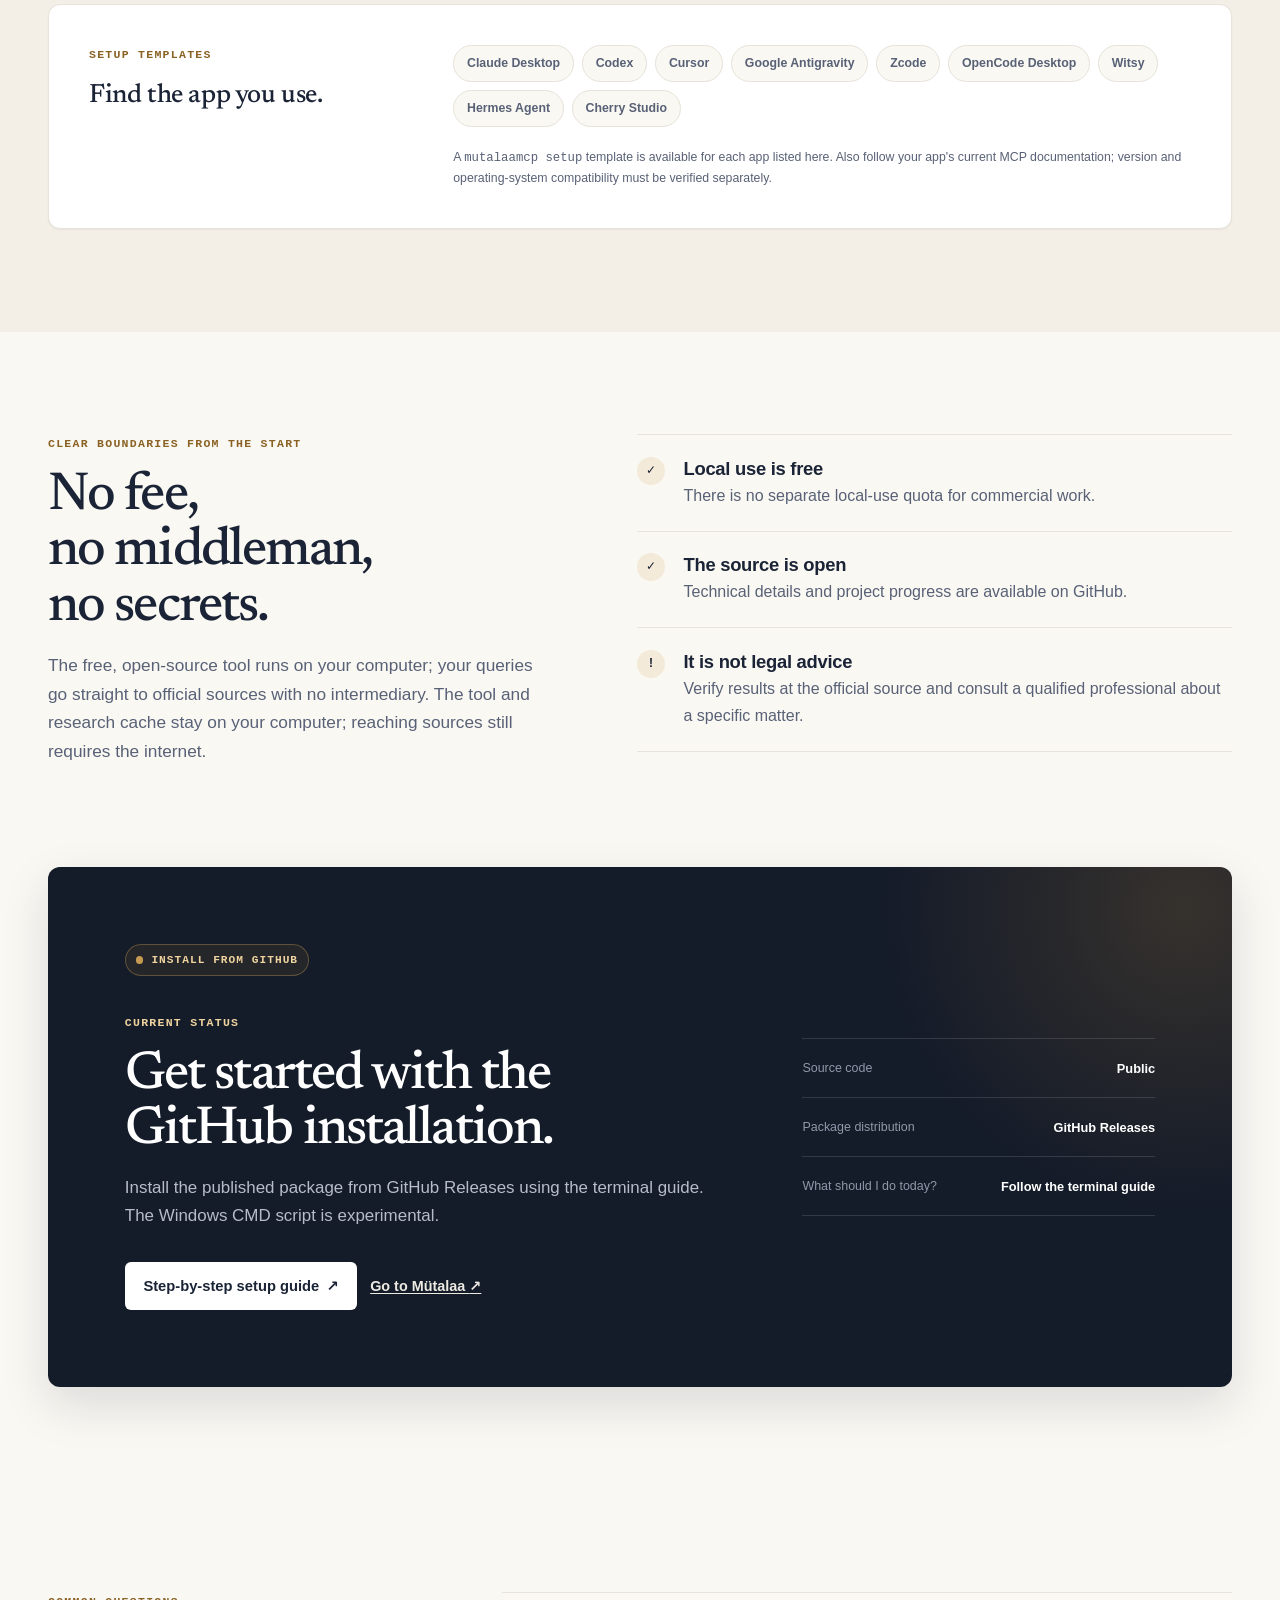
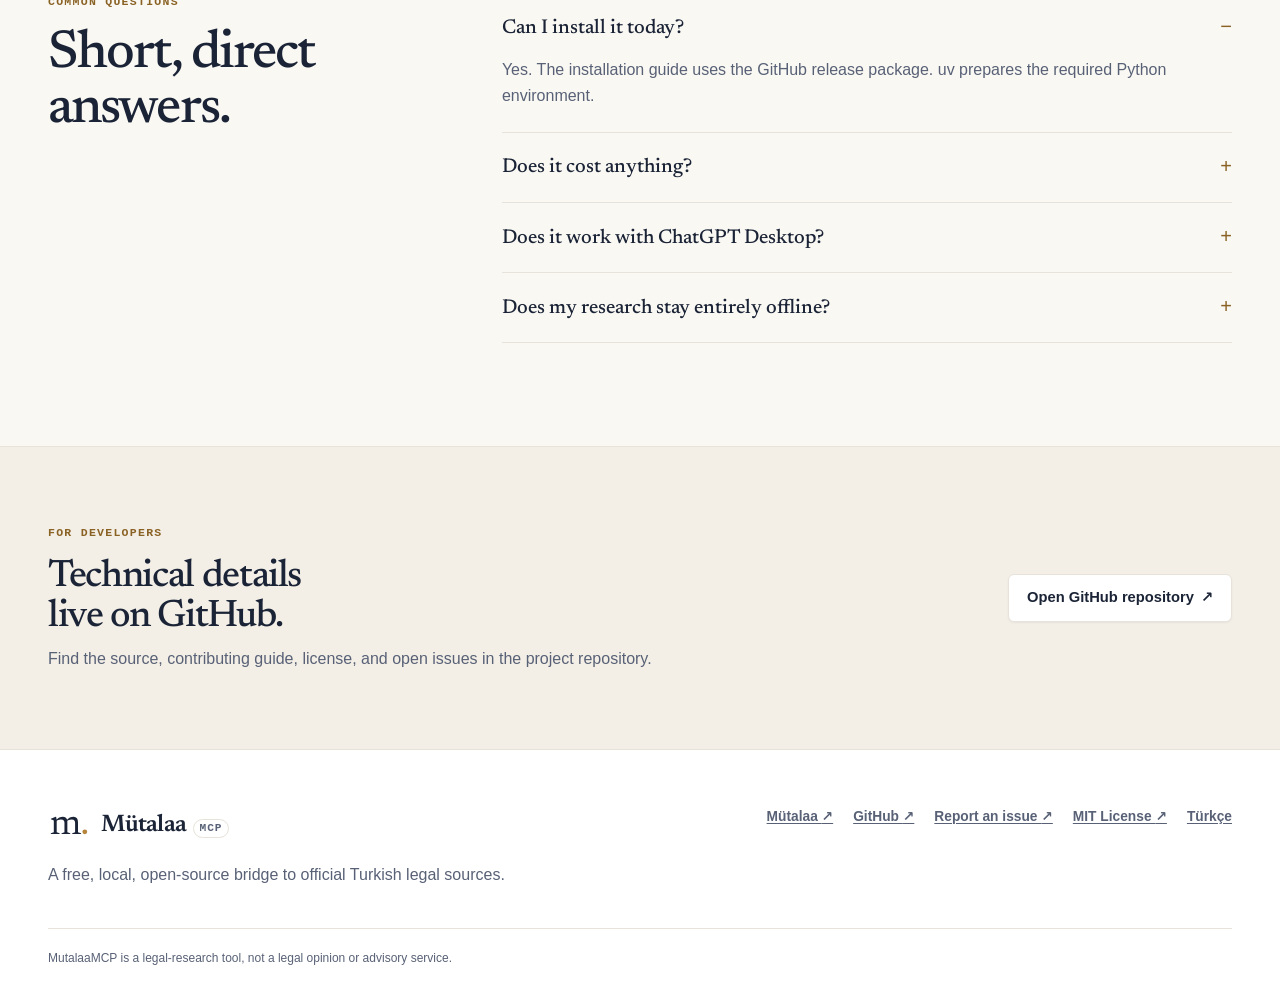
==== commit 1ff8a382: "feat(marketing): add Instagram series 2 set and refresh landing copy" ====
--- a/docs/en/index.html
+++ b/docs/en/index.html
@@ -14,19 +14,19 @@
   <meta property="og:type" content="website">
   <meta property="og:locale" content="en_US">
   <meta property="og:site_name" content="MutalaaMCP">
-  <meta property="og:title" content="MutalaaMCP — Turkish legal research in your AI app">
-  <meta property="og:description" content="Research decisions and legislation from your AI app, then open the official source behind each result.">
+  <meta property="og:title" content="MutalaaMCP — Words fly. The source stays.">
+  <meta property="og:description" content="Your AI gives the answer; Mütalaa brings the source. Research decisions and legislation in the app you use, then open the official document behind each result.">
   <meta property="og:url" content="https://hburaktasyurek.github.io/MutalaaMCP/en/">
-  <meta property="og:image" content="https://hburaktasyurek.github.io/MutalaaMCP/assets/social/mutalaa-mcp-tanitim.png">
+  <meta property="og:image" content="https://hburaktasyurek.github.io/MutalaaMCP/assets/social/mutalaa-mcp-og.png">
   <meta property="og:image:width" content="1536">
   <meta property="og:image:height" content="1024">
   <meta property="og:image:alt" content="Mütalaa MCP — Turkish legal sources in your AI app. Free, open source, and local.">
   <meta name="twitter:card" content="summary_large_image">
-  <meta name="twitter:title" content="MutalaaMCP — Turkish legal research in your AI app">
-  <meta name="twitter:description" content="Research decisions and legislation from your AI app, then open the official source behind each result.">
-  <meta name="twitter:image" content="https://hburaktasyurek.github.io/MutalaaMCP/assets/social/mutalaa-mcp-tanitim.png">
+  <meta name="twitter:title" content="MutalaaMCP — Words fly. The source stays.">
+  <meta name="twitter:description" content="Your AI gives the answer; Mütalaa brings the source. Research decisions and legislation in the app you use, then open the official document behind each result.">
+  <meta name="twitter:image" content="https://hburaktasyurek.github.io/MutalaaMCP/assets/social/mutalaa-mcp-og.png">
   <meta name="twitter:image:alt" content="Mütalaa MCP — Turkish legal sources in your AI app.">
-  <title>MutalaaMCP — Turkish legal research in your AI app</title>
+  <title>MutalaaMCP — Words fly. The source stays.</title>
   <link rel="icon" href="../assets/mutalaa-mark.svg" type="image/svg+xml">
   <link rel="stylesheet" href="../assets/fonts/fonts.css">
   <link rel="stylesheet" href="../assets/site.css">
@@ -60,8 +60,8 @@
             An open-source project from Mütalaa
             <span aria-hidden="true">↗</span>
           </a>
-          <h1 id="hero-title">Bring Turkish legal research into the AI app you use.</h1>
-          <p class="hero-copy">Research decisions and legislation from the app where you already work. See every result with its official source—not just a summary. You do not need to know what MCP means.</p>
+          <h1 id="hero-title">Words fly.<br>The source stays.</h1>
+          <p class="hero-copy">Your AI gives the answer; Mütalaa brings the source. Research decisions and legislation in the app where you already work, and open the official document behind each result. You do not need to know what MCP means.</p>
           <div class="hero-actions">
             <a class="button button-primary" href="#install-with-ai">Install with your AI</a>
             <a class="button button-secondary" href="https://mutalaa.tr/">Visit Mütalaa <span aria-hidden="true">↗</span></a>
@@ -103,7 +103,7 @@
         <li><strong>Free</strong> local use</li>
         <li><strong>Runs</strong> on your computer</li>
         <li><strong>Open-source</strong> project</li>
-        <li><strong>Direct links</strong> to official sources</li>
+        <li>Direct links to <strong>adalet.gov.tr</strong></li>
       </ul>
     </div>
 
@@ -158,8 +158,8 @@
           </article>
           <article class="benefit-card">
             <span class="card-number">03</span>
-            <h3>See the source yourself</h3>
-            <p>Open the document behind the answer. Check important information instead of relying only on a summary.</p>
+            <h3>Check the source too</h3>
+            <p>“That’s just how it is” is not enough. Open the document behind the answer at its official address and check important information instead of relying on a summary.</p>
           </article>
         </div>
       </div>
@@ -203,8 +203,8 @@
       <div class="shell privacy-grid">
         <div class="section-intro">
           <p class="eyebrow">Clear boundaries from the start</p>
-          <h2 id="trust-title">It runs locally and connects to the internet to reach sources.</h2>
-          <p>The tool and research cache stay on your computer. Research requests still reach the relevant official websites over the internet.</p>
+          <h2 id="trust-title">No fee,<br>no middleman,<br>no secrets.</h2>
+          <p>The free, open-source tool runs on your computer; your queries go straight to official sources with no intermediary. The tool and research cache stay on your computer; reaching sources still requires the internet.</p>
         </div>
         <div class="plain-facts">
           <article><span aria-hidden="true">✓</span><div><h3>Local use is free</h3><p>There is no separate local-use quota for commercial work.</p></div></article>
--- a/docs/assets/site.css
+++ b/docs/assets/site.css
@@ -528,7 +528,7 @@
 .trust-list {
   display: grid;
   grid-template-columns: repeat(4, minmax(0, 1fr));
-  margin: 0;
+  margin-block: 0;
   padding: 0;
   list-style: none;
 }
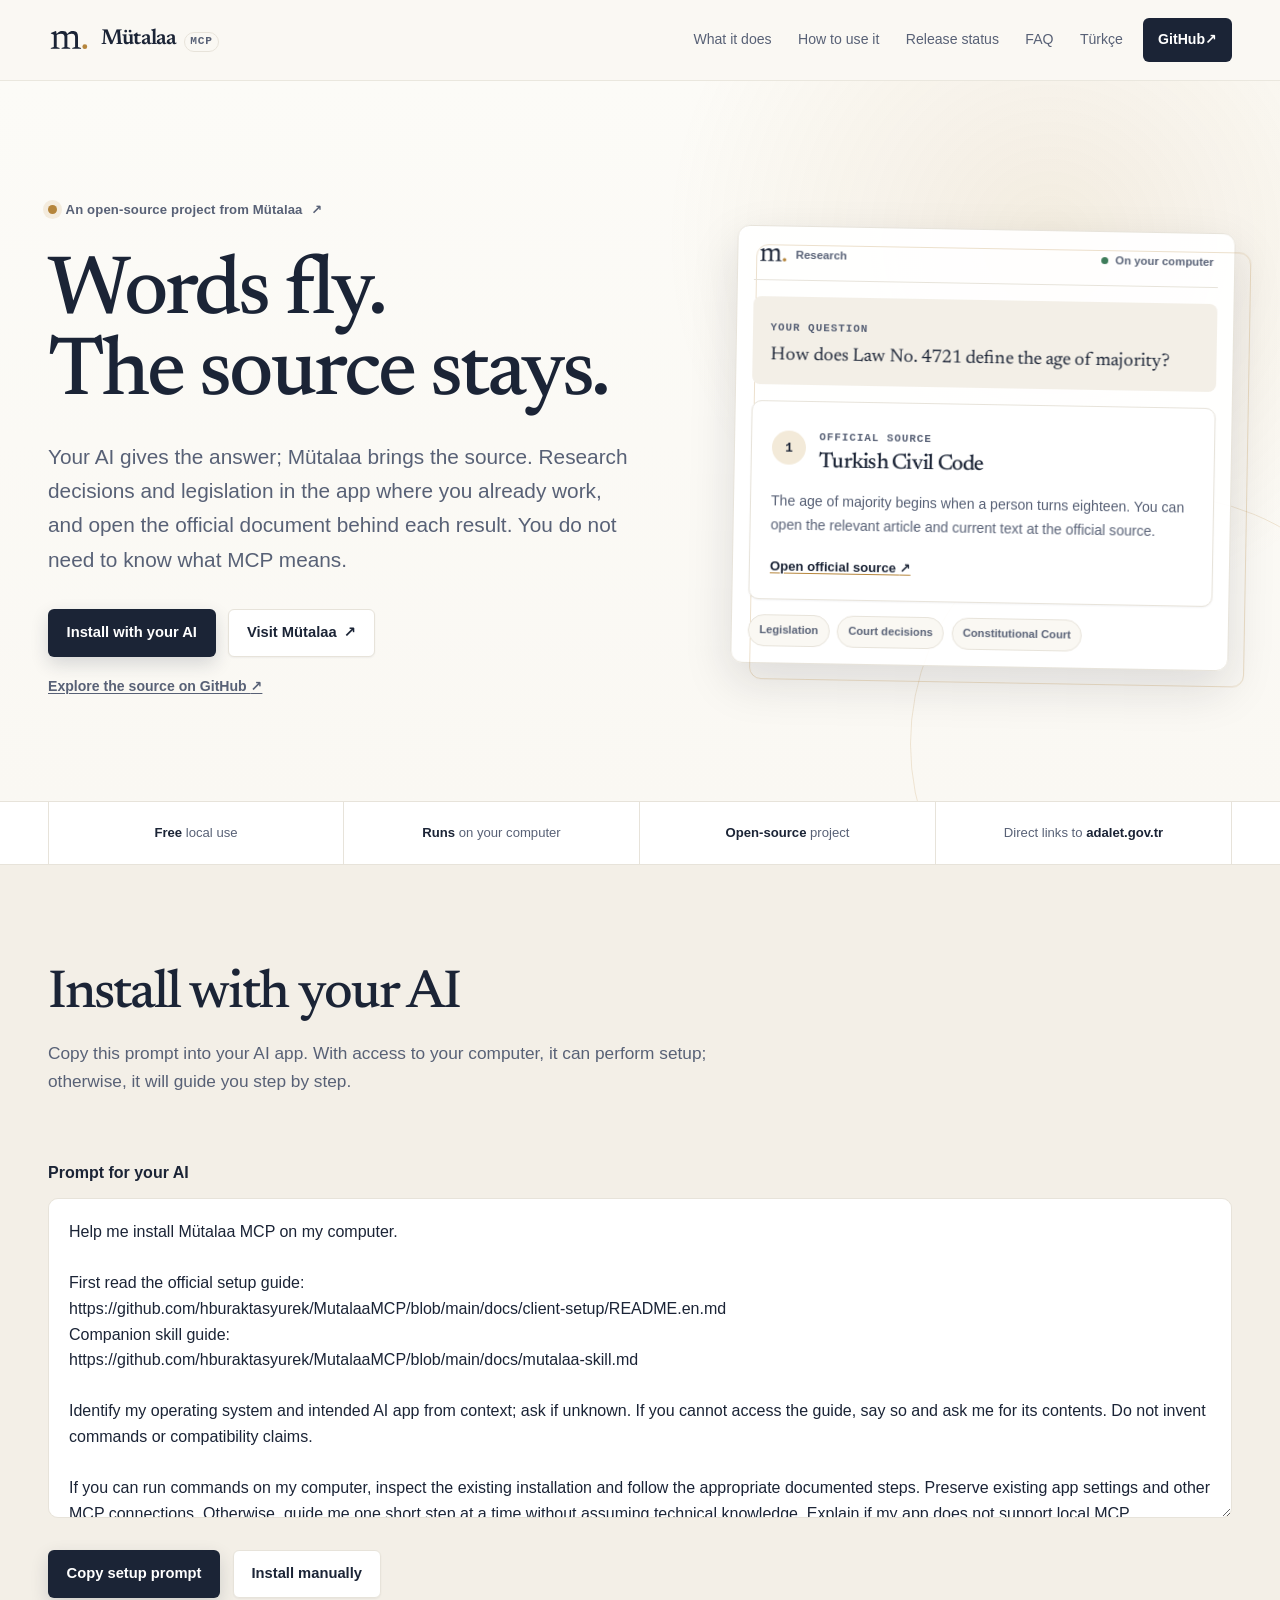
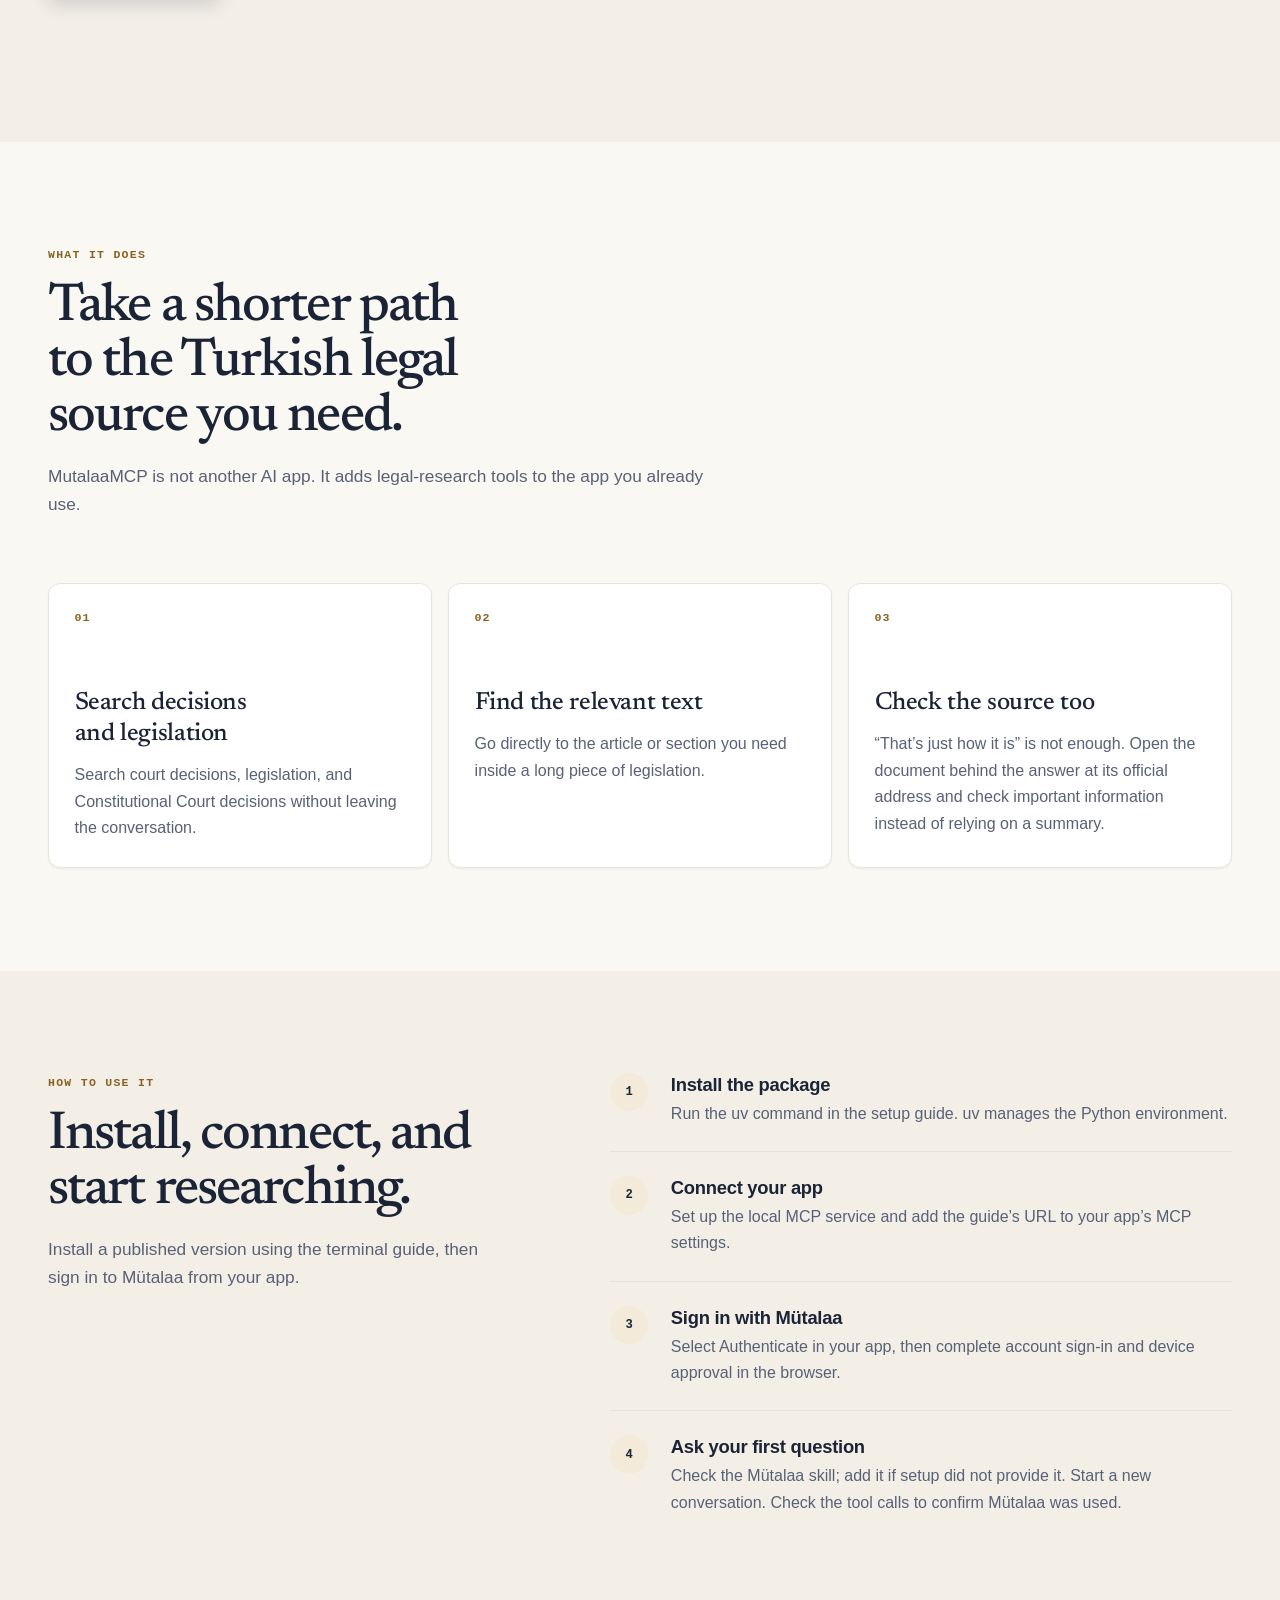
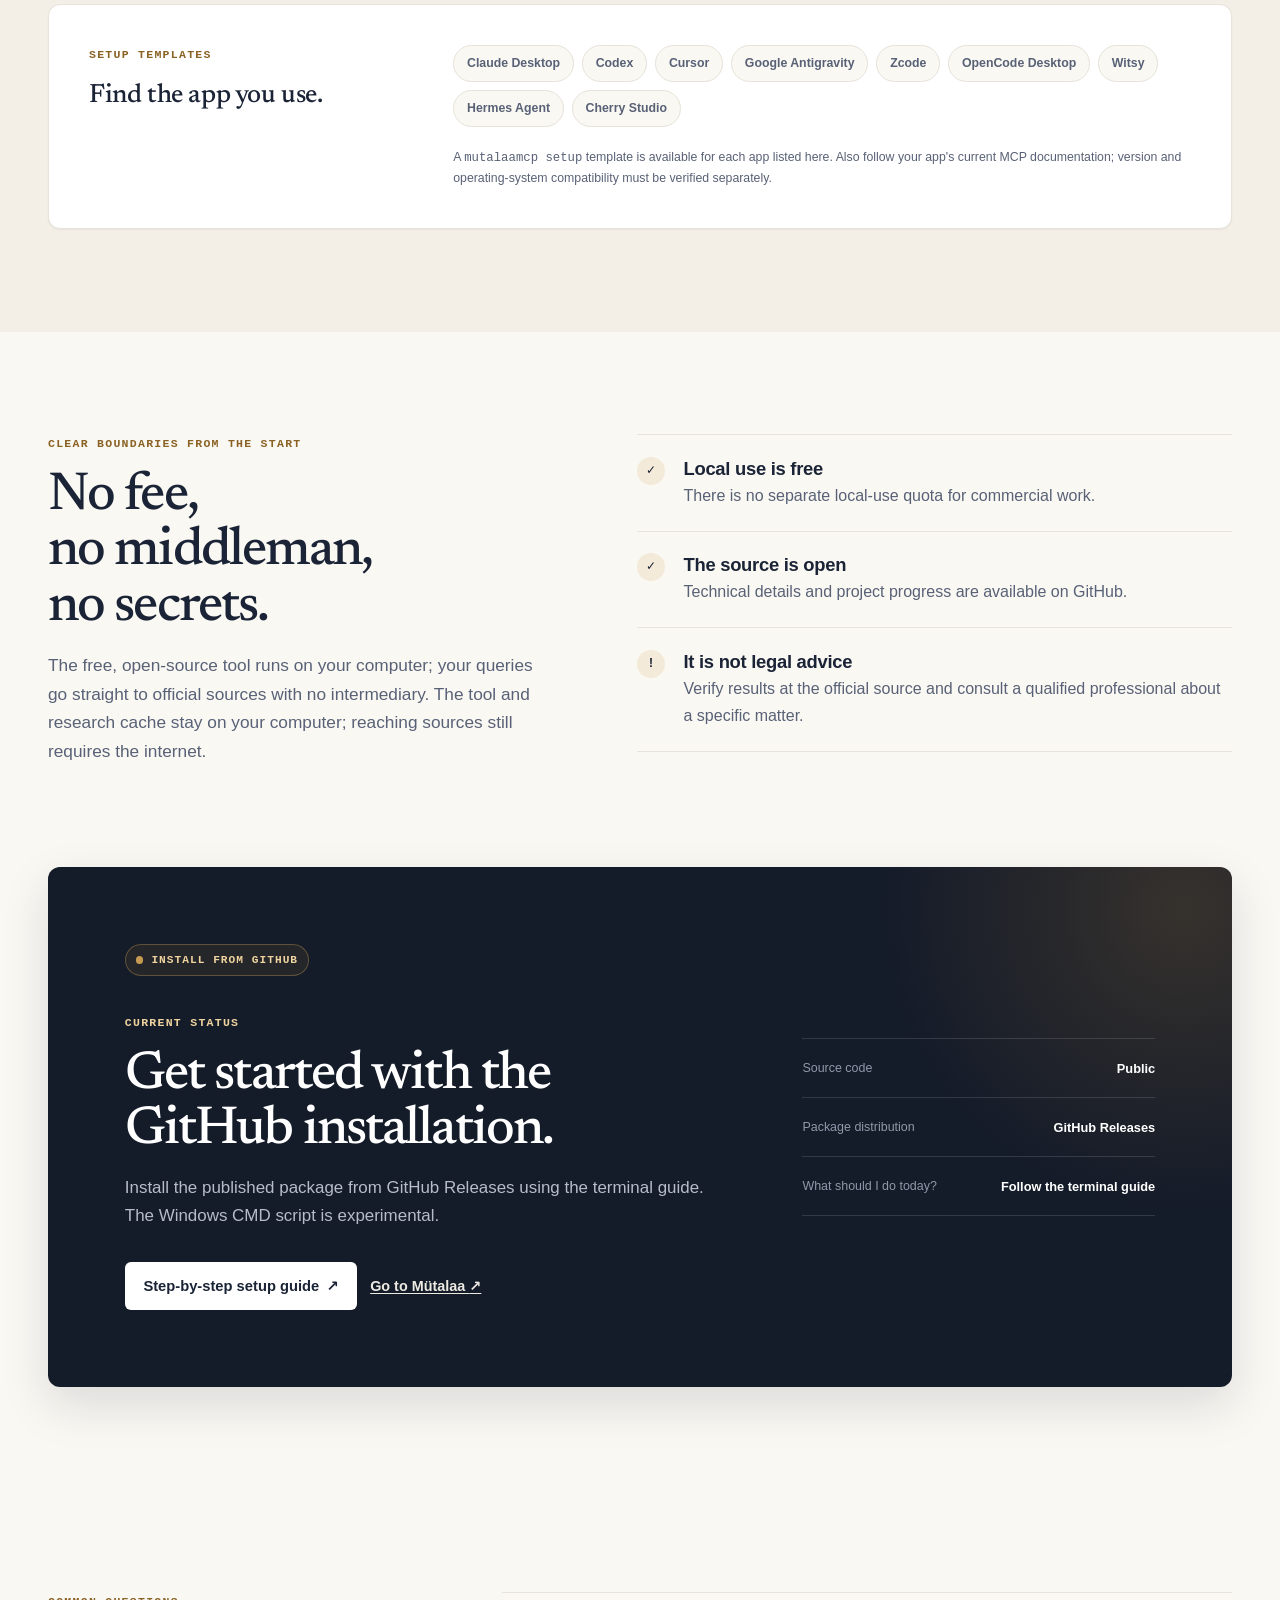
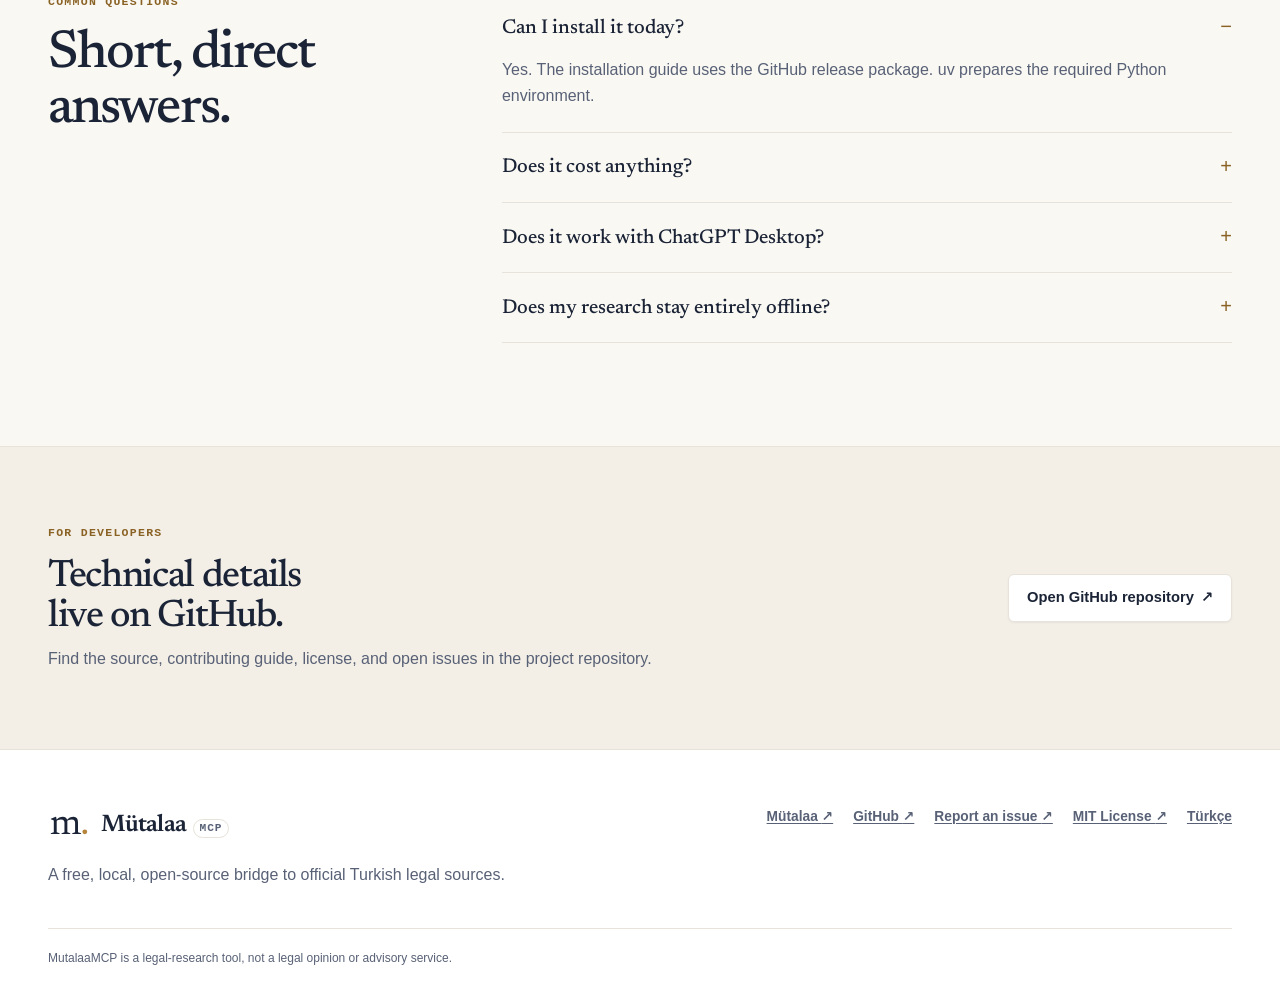
==== commit 7e0c4f90: "Bundle companion skill with setup and add conditional guidance" ====
--- a/docs/en/index.html
+++ b/docs/en/index.html
@@ -176,7 +176,7 @@
           <li><span>1</span><div><h3>Install the package</h3><p>Run the uv command in the setup guide. uv manages the Python environment.</p></div></li>
           <li><span>2</span><div><h3>Connect your app</h3><p>Set up the local MCP service and add the guide’s URL to your app’s MCP settings.</p></div></li>
           <li><span>3</span><div><h3>Sign in with Mütalaa</h3><p>Select Authenticate in your app, then complete account sign-in and device approval in the browser.</p></div></li>
-          <li><span>4</span><div><h3>Ask your first question</h3><p>Add the Mütalaa skill and start a new conversation. Check the tool calls to confirm Mütalaa was used.</p></div></li>
+          <li><span>4</span><div><h3>Ask your first question</h3><p>Check the Mütalaa skill; add it if setup did not provide it. Start a new conversation. Check the tool calls to confirm Mütalaa was used.</p></div></li>
         </ol>
       </div>
       <div class="shell client-panel">
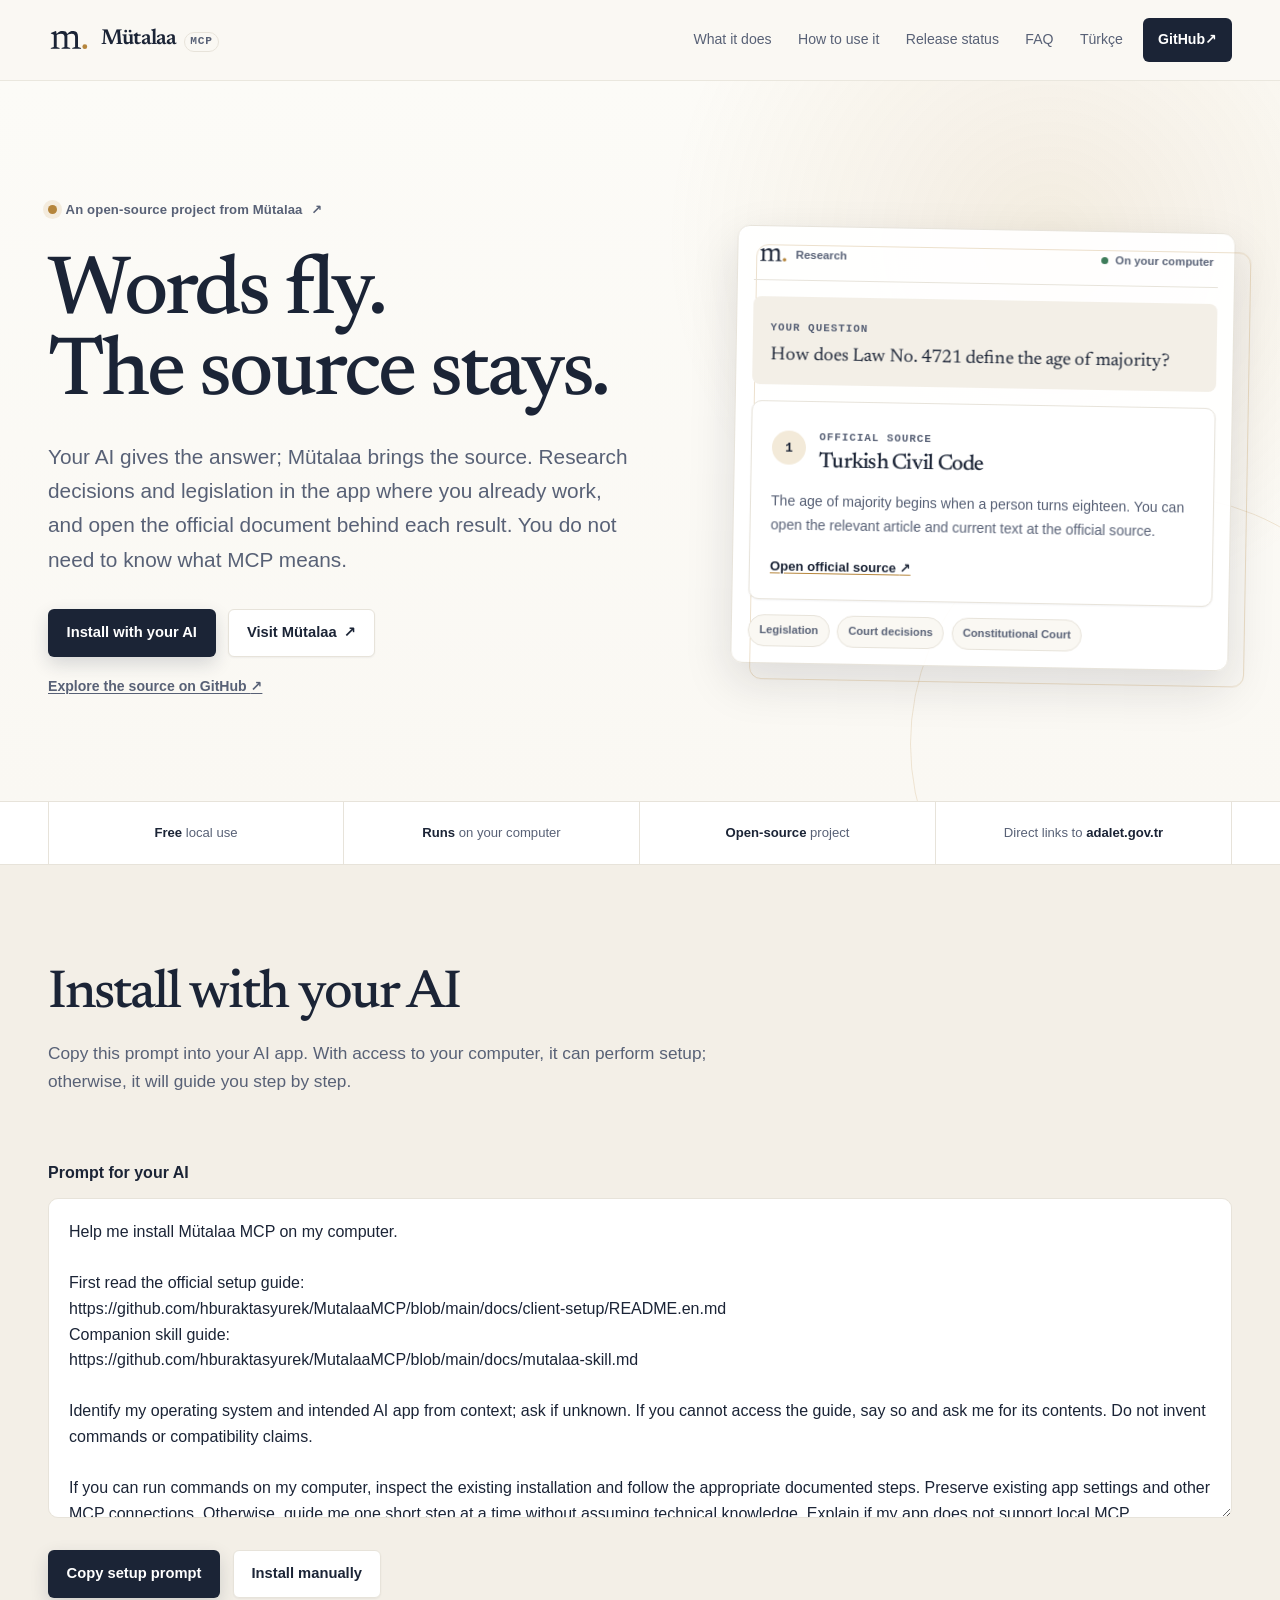
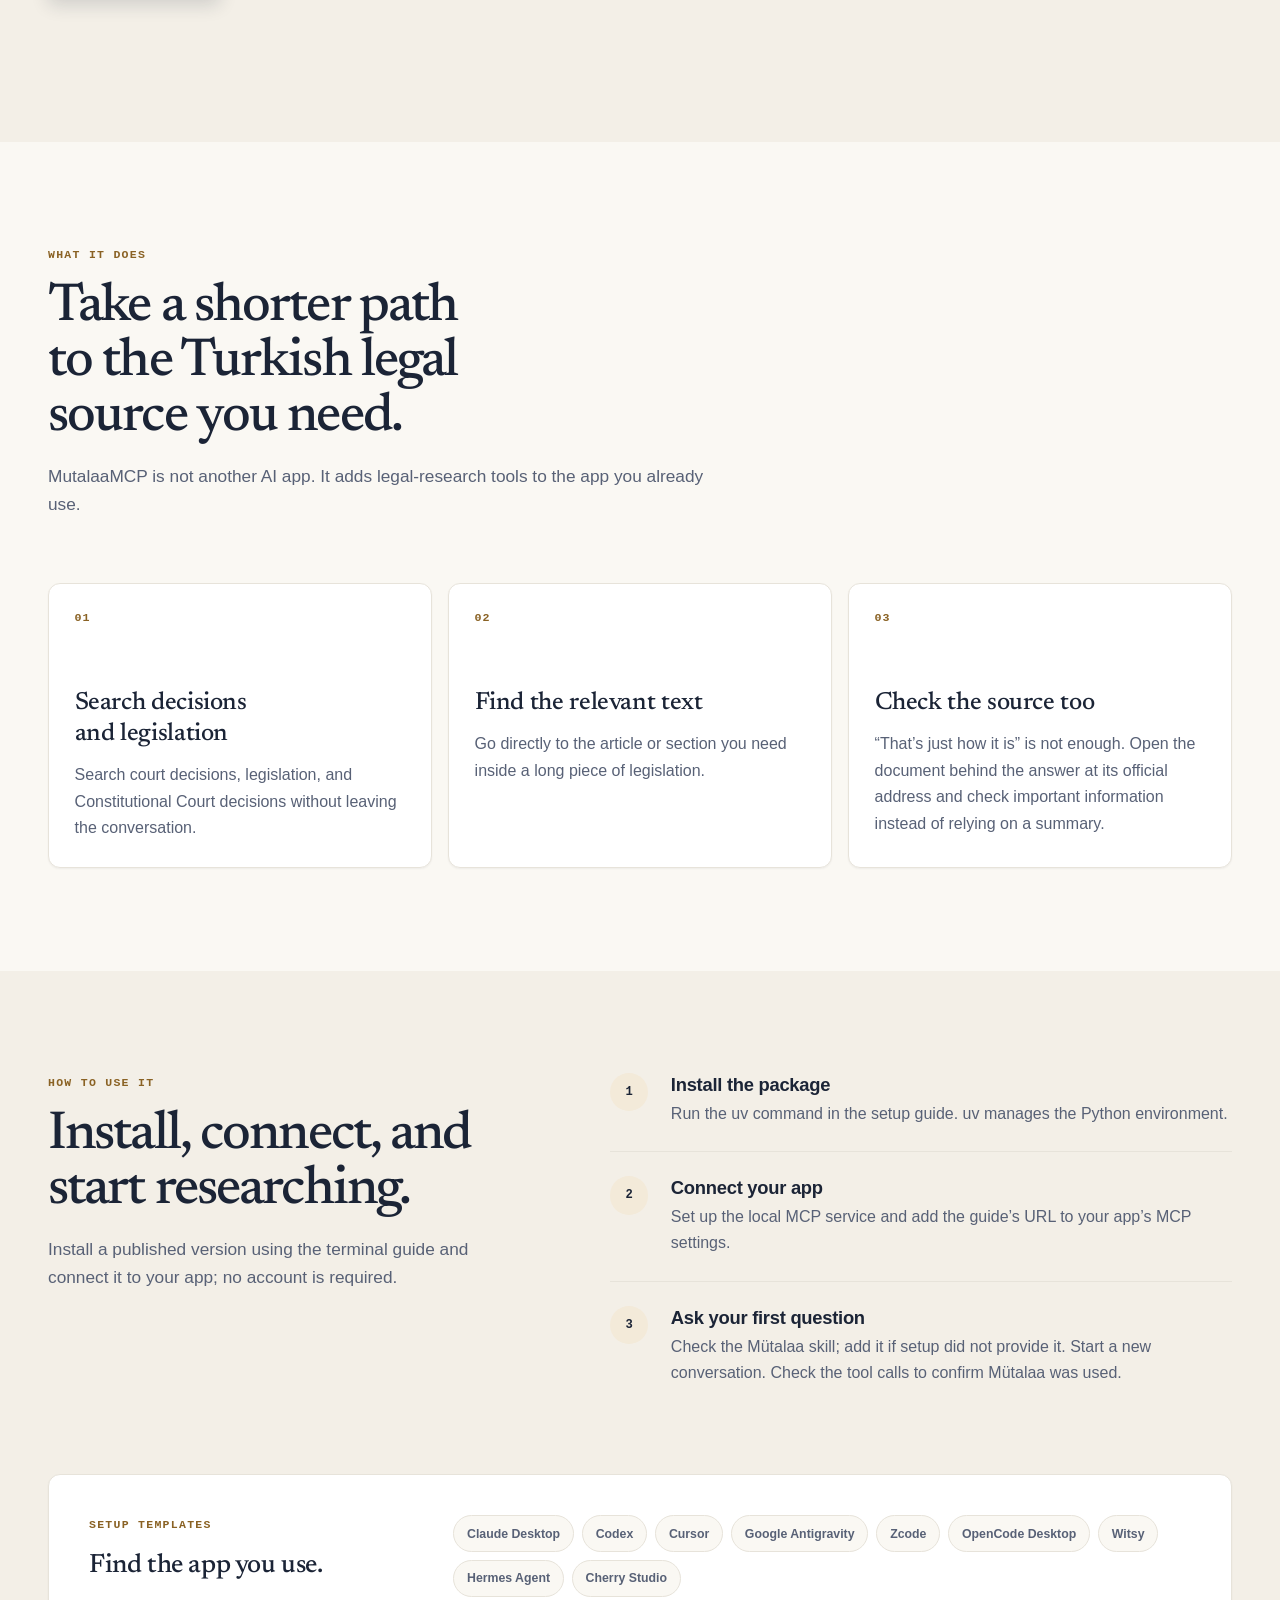
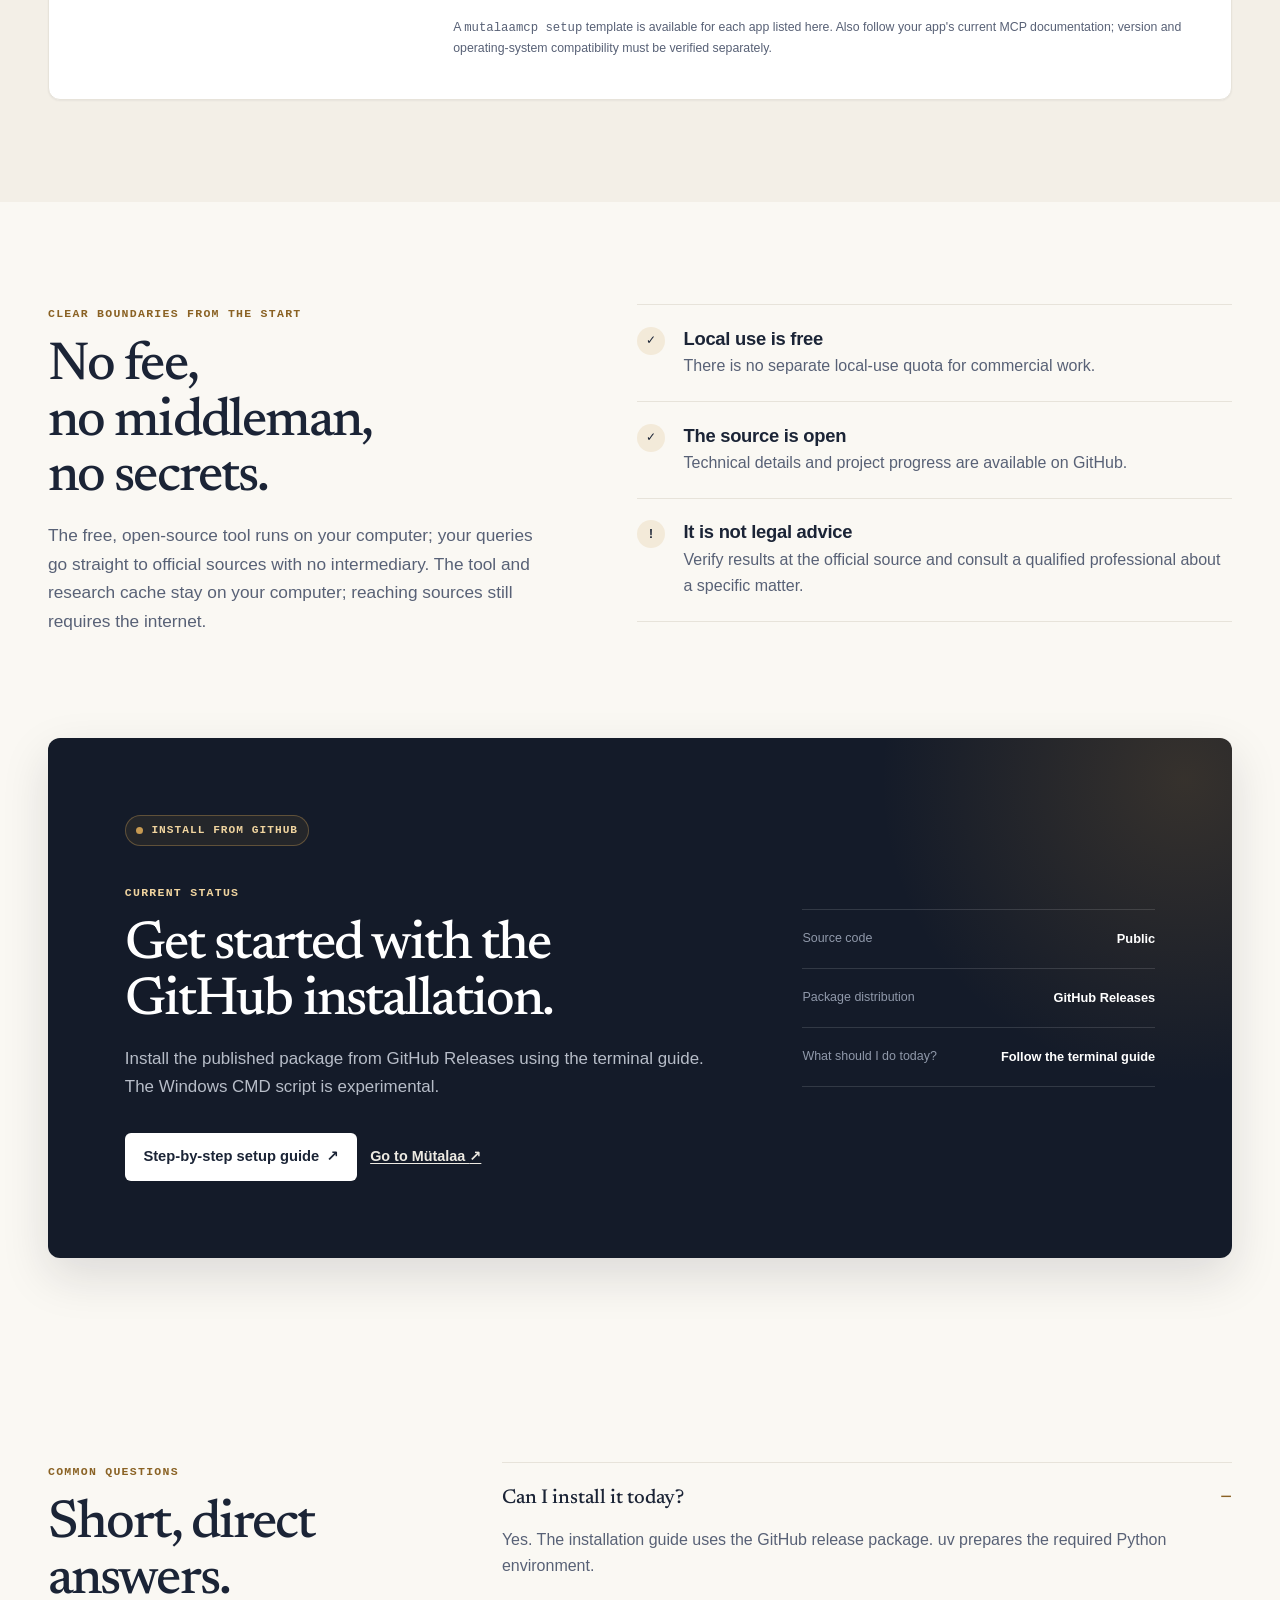
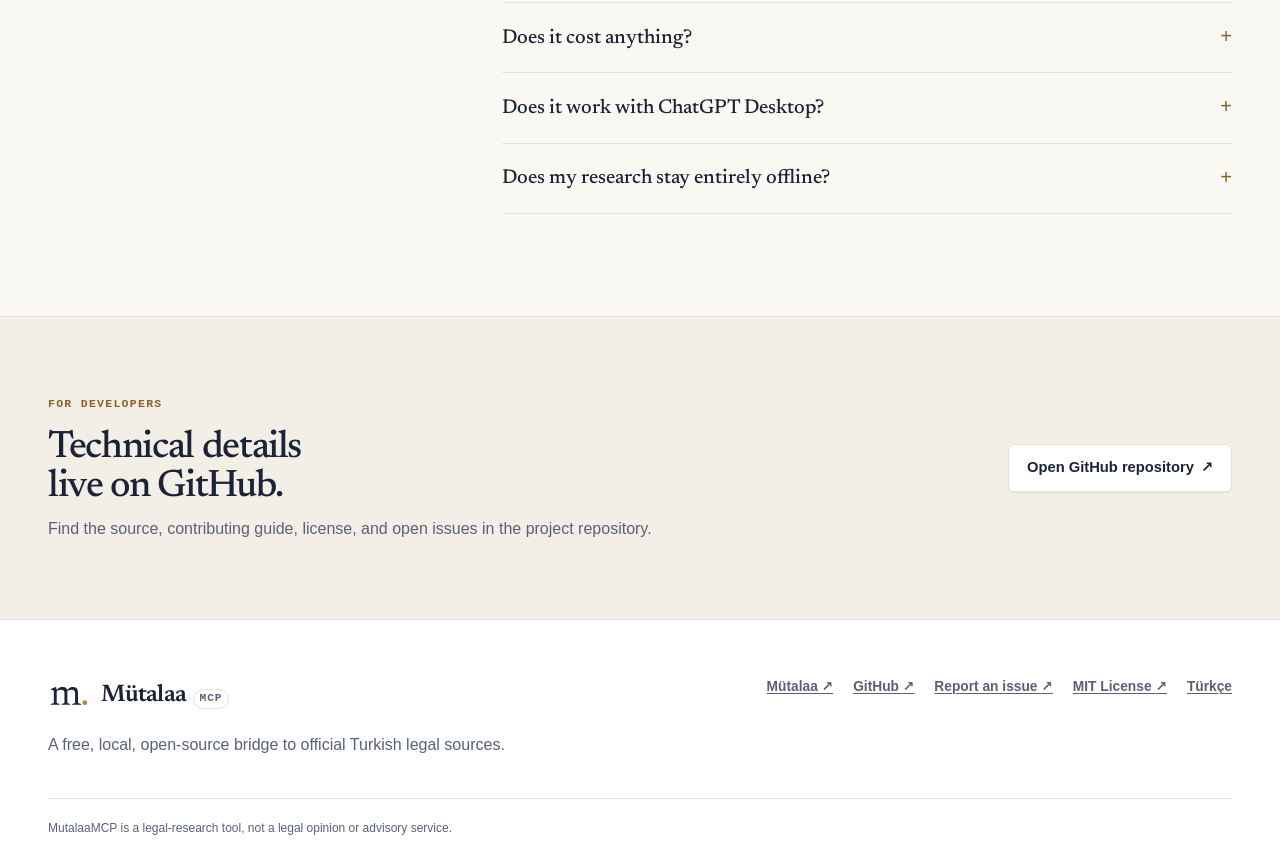
==== commit df785e5d: "feat!: remove Mütalaa account sign-in, activation and announcements The local server no longer depen" ====
--- a/docs/en/index.html
+++ b/docs/en/index.html
@@ -125,7 +125,7 @@
 
 If you can run commands on my computer, inspect the existing installation and follow the appropriate documented steps. Preserve existing app settings and other MCP connections. Otherwise, guide me one short step at a time without assuming technical knowledge. Explain if my app does not support local MCP.
 
-Direct me to the sign-in screen when needed. Never ask me to paste passwords or access tokens into chat. Install the Mütalaa companion skill if supported.
+Install the Mütalaa companion skill if supported.
 
 Finally, verify the connection with a real Mütalaa tool call: find the Turkish Income Tax Law and return its source link. Do not substitute web search for this verification. If tools are unavailable, guide me to the required new conversation or app and mark verification as pending.
 
@@ -170,13 +170,12 @@
         <div class="section-intro flow-intro">
           <p class="eyebrow">How to use it</p>
           <h2 id="how-title">Install, connect, and start researching.</h2>
-          <p>Install a published version using the terminal guide, then sign in to Mütalaa from your app.</p>
+          <p>Install a published version using the terminal guide and connect it to your app; no account is required.</p>
         </div>
         <ol class="steps">
           <li><span>1</span><div><h3>Install the package</h3><p>Run the uv command in the setup guide. uv manages the Python environment.</p></div></li>
           <li><span>2</span><div><h3>Connect your app</h3><p>Set up the local MCP service and add the guide’s URL to your app’s MCP settings.</p></div></li>
-          <li><span>3</span><div><h3>Sign in with Mütalaa</h3><p>Select Authenticate in your app, then complete account sign-in and device approval in the browser.</p></div></li>
-          <li><span>4</span><div><h3>Ask your first question</h3><p>Check the Mütalaa skill; add it if setup did not provide it. Start a new conversation. Check the tool calls to confirm Mütalaa was used.</p></div></li>
+          <li><span>3</span><div><h3>Ask your first question</h3><p>Check the Mütalaa skill; add it if setup did not provide it. Start a new conversation. Check the tool calls to confirm Mütalaa was used.</p></div></li>
         </ol>
       </div>
       <div class="shell client-panel">
@@ -243,7 +242,7 @@
         <div class="faq-list">
           <details open><summary>Can I install it today?</summary><p>Yes. The installation guide uses the GitHub release package. uv prepares the required Python environment.</p></details>
           <details><summary>Does it cost anything?</summary><p>Local MutalaaMCP use is free and open source. The AI app you use may have its own separate fees.</p></details>
-          <details><summary>Does it work with ChatGPT Desktop?</summary><p>It depends on your app version and account. The guide walks through in-app sign-in for desktop versions that support it; a remote-only connection screen cannot use this local address.</p></details>
+          <details><summary>Does it work with ChatGPT Desktop?</summary><p>It depends on your app version and account. The guide walks through desktop versions that support local MCP connections; a remote-only connection screen cannot use this local address.</p></details>
           <details><summary>Does my research stay entirely offline?</summary><p>No. The tool runs on your computer, but it reaches official sources over the internet to find decisions and legislation.</p></details>
         </div>
       </div>
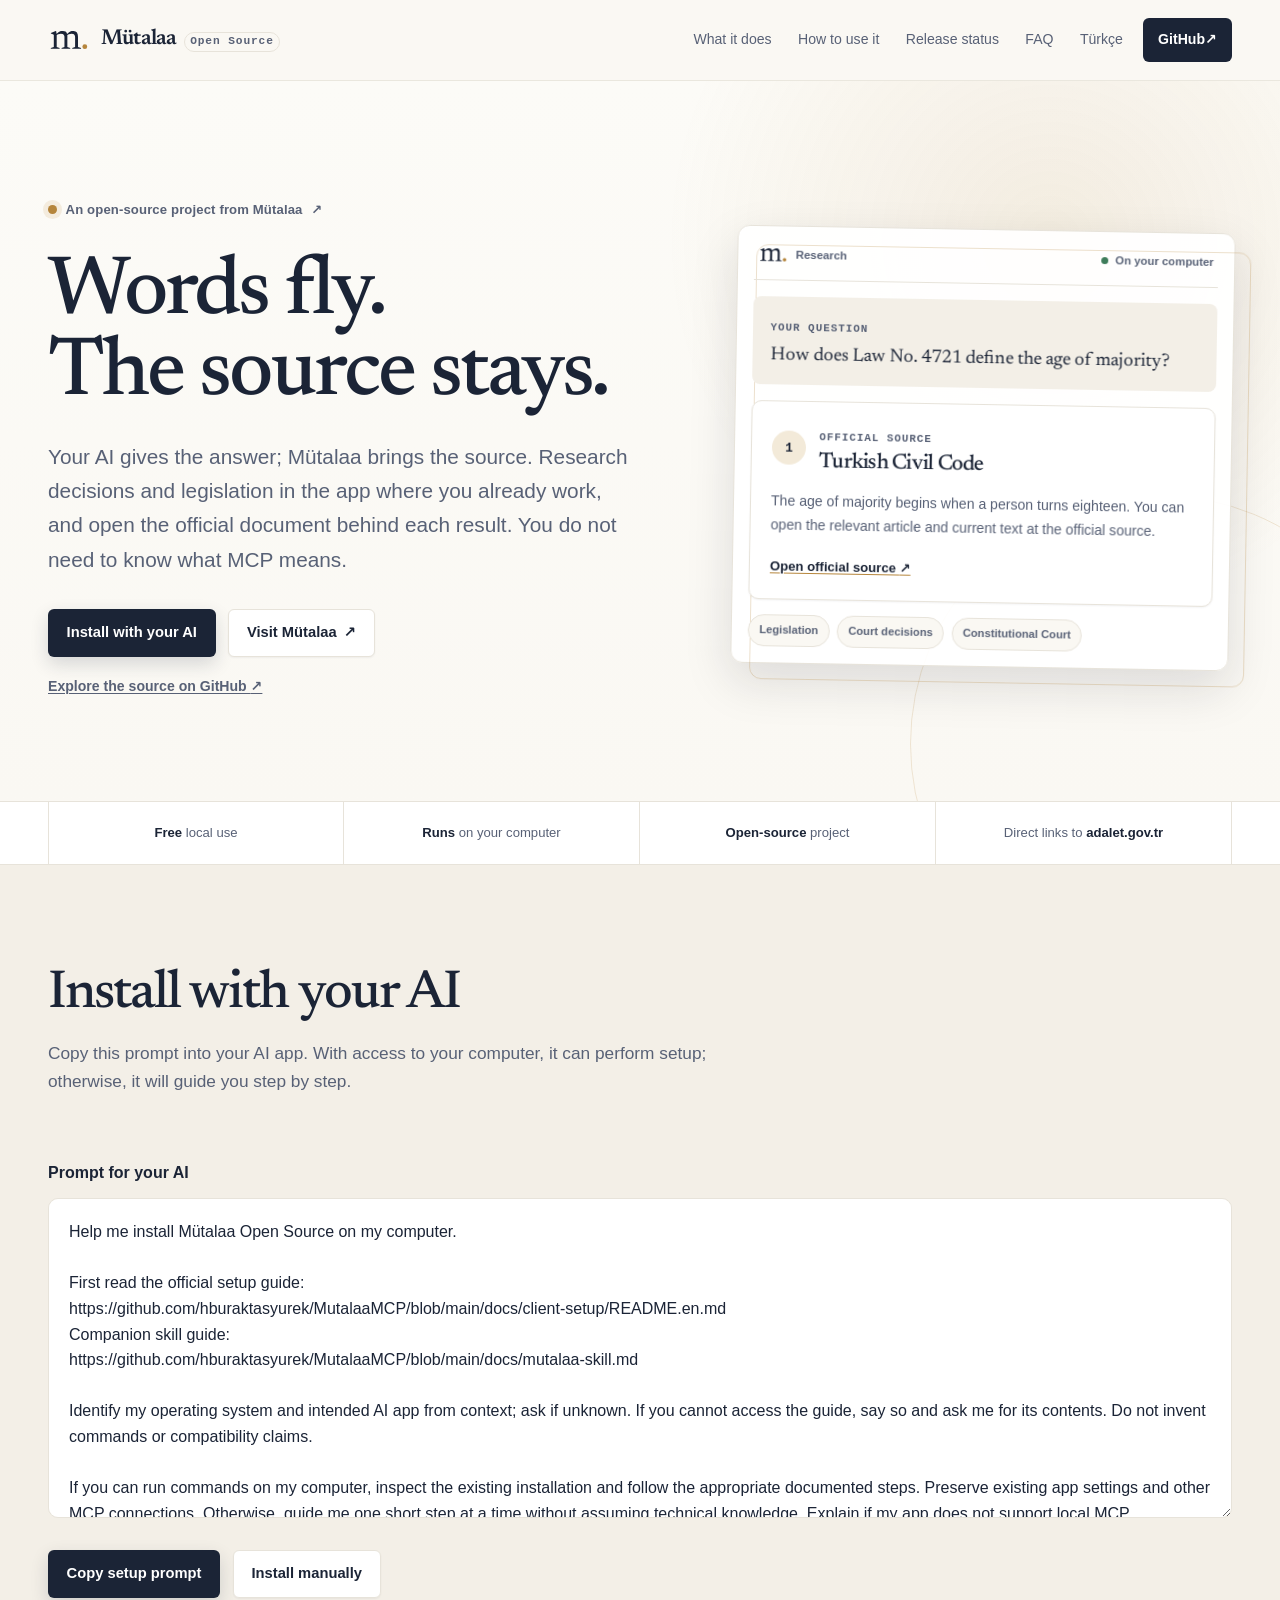
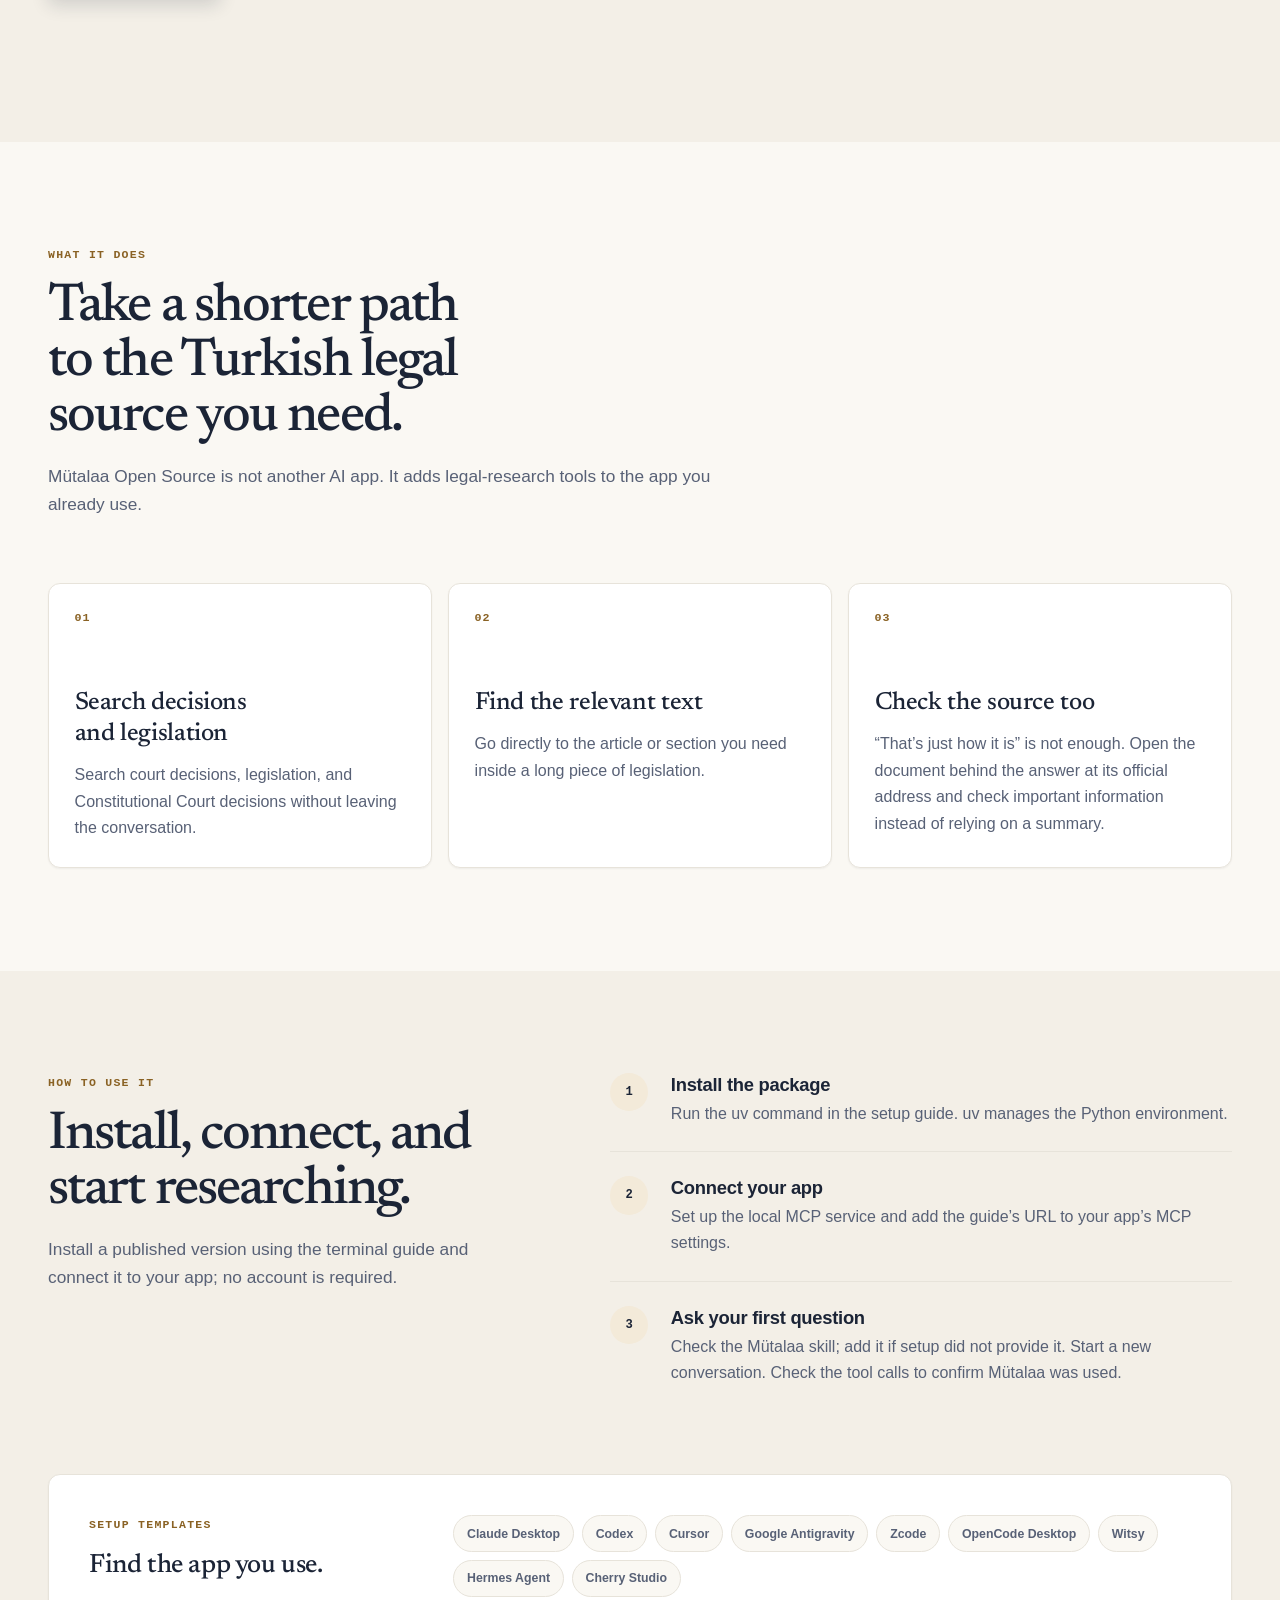
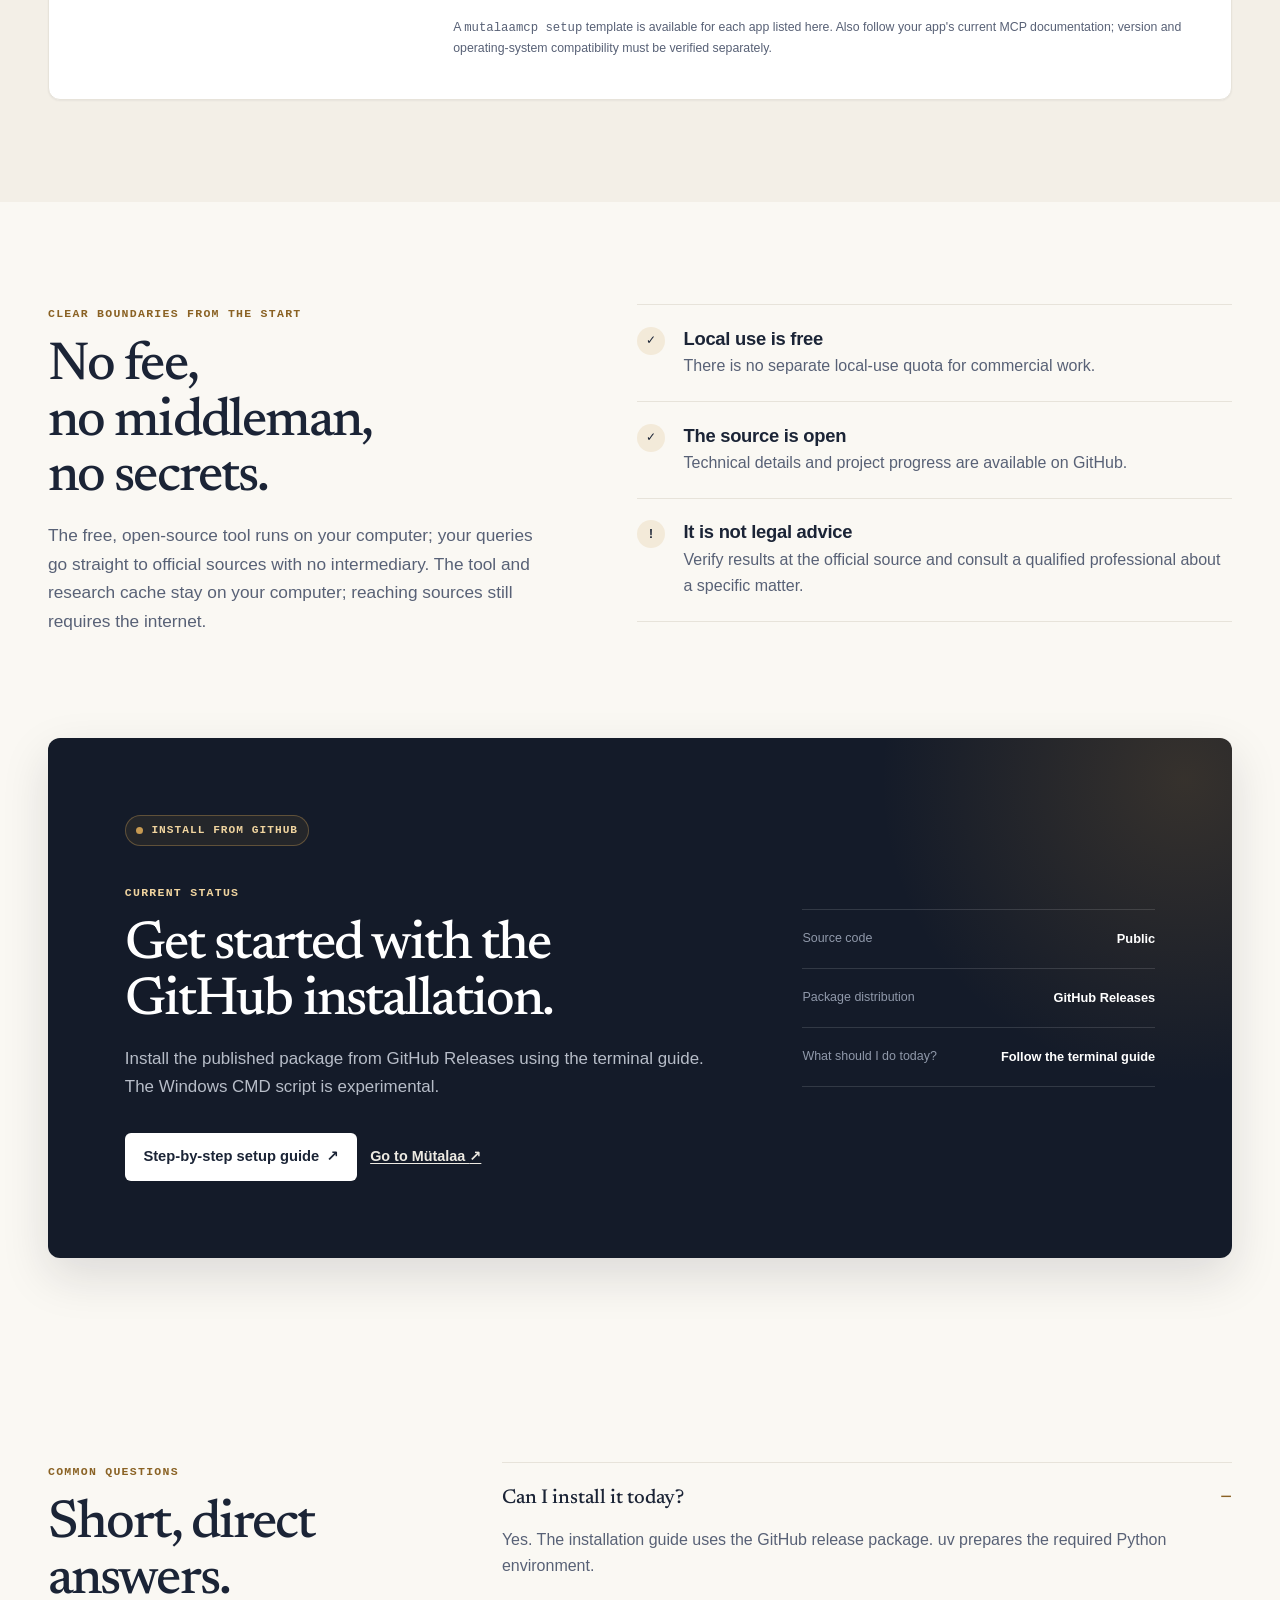
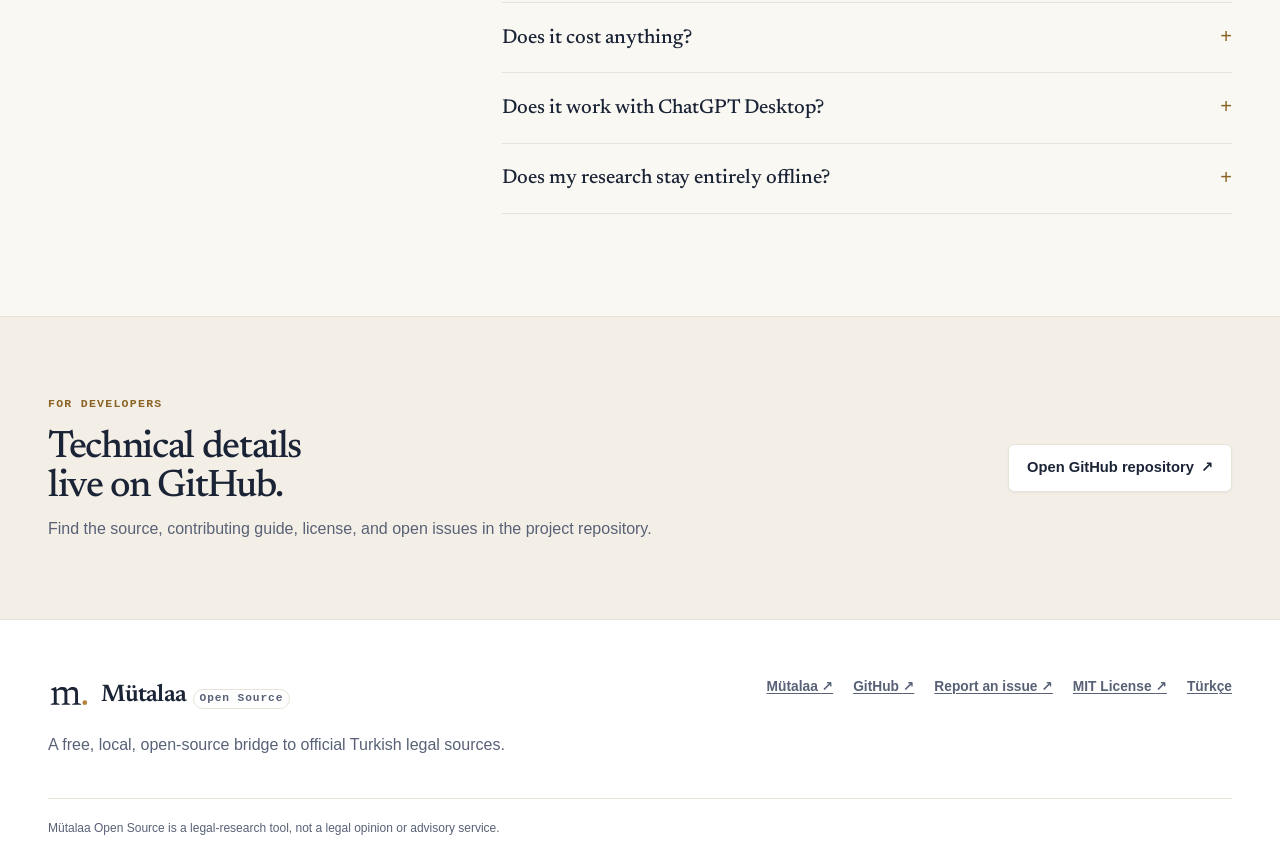
==== commit 8dd21592: "docs: use the Mütalaa Open Source name in user-facing text The local version was renamed but most of" ====
--- a/docs/en/index.html
+++ b/docs/en/index.html
@@ -5,7 +5,7 @@
   <meta name="viewport" content="width=device-width, initial-scale=1">
   <meta name="color-scheme" content="light">
   <meta name="theme-color" content="#faf8f3">
-  <meta name="description" content="MutalaaMCP is a free, open-source research tool that connects the AI app you already use to official Turkish legal sources.">
+  <meta name="description" content="Mütalaa Open Source is a free, open-source research tool that connects the AI app you already use to official Turkish legal sources.">
   <meta name="robots" content="index,follow">
   <link rel="canonical" href="https://hburaktasyurek.github.io/MutalaaMCP/en/">
   <link rel="alternate" hreflang="tr" href="https://hburaktasyurek.github.io/MutalaaMCP/">
@@ -13,20 +13,20 @@
   <link rel="alternate" hreflang="x-default" href="https://hburaktasyurek.github.io/MutalaaMCP/">
   <meta property="og:type" content="website">
   <meta property="og:locale" content="en_US">
-  <meta property="og:site_name" content="MutalaaMCP">
-  <meta property="og:title" content="MutalaaMCP — Words fly. The source stays.">
+  <meta property="og:site_name" content="Mütalaa Open Source">
+  <meta property="og:title" content="Mütalaa Open Source - Words fly. The source stays.">
   <meta property="og:description" content="Your AI gives the answer; Mütalaa brings the source. Research decisions and legislation in the app you use, then open the official document behind each result.">
   <meta property="og:url" content="https://hburaktasyurek.github.io/MutalaaMCP/en/">
   <meta property="og:image" content="https://hburaktasyurek.github.io/MutalaaMCP/assets/social/mutalaa-mcp-og.png">
   <meta property="og:image:width" content="1536">
   <meta property="og:image:height" content="1024">
-  <meta property="og:image:alt" content="Mütalaa MCP — Turkish legal sources in your AI app. Free, open source, and local.">
+  <meta property="og:image:alt" content="Mütalaa Open Source: Turkish legal sources in your AI app. Free, open source, and local.">
   <meta name="twitter:card" content="summary_large_image">
-  <meta name="twitter:title" content="MutalaaMCP — Words fly. The source stays.">
+  <meta name="twitter:title" content="Mütalaa Open Source - Words fly. The source stays.">
   <meta name="twitter:description" content="Your AI gives the answer; Mütalaa brings the source. Research decisions and legislation in the app you use, then open the official document behind each result.">
   <meta name="twitter:image" content="https://hburaktasyurek.github.io/MutalaaMCP/assets/social/mutalaa-mcp-og.png">
-  <meta name="twitter:image:alt" content="Mütalaa MCP — Turkish legal sources in your AI app.">
-  <title>MutalaaMCP — Words fly. The source stays.</title>
+  <meta name="twitter:image:alt" content="Mütalaa Open Source: Turkish legal sources in your AI app.">
+  <title>Mütalaa Open Source - Words fly. The source stays.</title>
   <link rel="icon" href="../assets/mutalaa-mark.svg" type="image/svg+xml">
   <link rel="stylesheet" href="../assets/fonts/fonts.css">
   <link rel="stylesheet" href="../assets/site.css">
@@ -36,9 +36,9 @@
 
   <header class="site-header">
     <div class="shell header-inner">
-      <a class="brand" href="./" aria-label="MutalaaMCP English home">
+      <a class="brand" href="./" aria-label="Mütalaa Open Source English home">
         <img src="../assets/mutalaa-mark.svg" alt="" width="42" height="24">
-        <span class="brand-name">Mütalaa <span>MCP</span></span>
+        <span class="brand-name">Mütalaa <span>Open Source</span></span>
       </a>
       <nav class="site-nav" aria-label="Primary navigation">
         <a href="#what-it-does">What it does</a>
@@ -99,7 +99,7 @@
     </section>
 
     <div class="trust-strip">
-      <ul class="shell trust-list" aria-label="MutalaaMCP core qualities">
+      <ul class="shell trust-list" aria-label="Mütalaa Open Source core qualities">
         <li><strong>Free</strong> local use</li>
         <li><strong>Runs</strong> on your computer</li>
         <li><strong>Open-source</strong> project</li>
@@ -114,7 +114,7 @@
           <p>Copy this prompt into your AI app. With access to your computer, it can perform setup; otherwise, it will guide you step by step.</p>
         </div>
         <label class="prompt-label" for="setup-prompt">Prompt for your AI</label>
-        <textarea class="setup-prompt" id="setup-prompt" readonly spellcheck="false">Help me install Mütalaa MCP on my computer.
+        <textarea class="setup-prompt" id="setup-prompt" readonly spellcheck="false">Help me install Mütalaa Open Source on my computer.
 
 First read the official setup guide:
 https://github.com/hburaktasyurek/MutalaaMCP/blob/main/docs/client-setup/README.en.md
@@ -143,7 +143,7 @@
         <div class="section-intro">
           <p class="eyebrow">What it does</p>
           <h2 id="benefits-title">Take a shorter path to the Turkish legal source you need.</h2>
-          <p>MutalaaMCP is not another AI app. It adds legal-research tools to the app you already use.</p>
+          <p>Mütalaa Open Source is not another AI app. It adds legal-research tools to the app you already use.</p>
         </div>
         <div class="benefit-grid">
           <article class="benefit-card">
@@ -241,7 +241,7 @@
         </div>
         <div class="faq-list">
           <details open><summary>Can I install it today?</summary><p>Yes. The installation guide uses the GitHub release package. uv prepares the required Python environment.</p></details>
-          <details><summary>Does it cost anything?</summary><p>Local MutalaaMCP use is free and open source. The AI app you use may have its own separate fees.</p></details>
+          <details><summary>Does it cost anything?</summary><p>Local use of Mütalaa Open Source is free and open source. The AI app you use may have its own separate fees.</p></details>
           <details><summary>Does it work with ChatGPT Desktop?</summary><p>It depends on your app version and account. The guide walks through desktop versions that support local MCP connections; a remote-only connection screen cannot use this local address.</p></details>
           <details><summary>Does my research stay entirely offline?</summary><p>No. The tool runs on your computer, but it reaches official sources over the internet to find decisions and legislation.</p></details>
         </div>
@@ -263,9 +263,9 @@
   <footer class="site-footer">
     <div class="shell footer-main">
       <div class="footer-brand">
-        <a class="brand brand-footer" href="./" aria-label="MutalaaMCP English home">
+        <a class="brand brand-footer" href="./" aria-label="Mütalaa Open Source English home">
           <img src="../assets/mutalaa-mark.svg" alt="" width="42" height="24">
-          <span class="brand-name">Mütalaa <span>MCP</span></span>
+          <span class="brand-name">Mütalaa <span>Open Source</span></span>
         </a>
         <p>A free, local, open-source bridge to official Turkish legal sources.</p>
       </div>
@@ -277,7 +277,7 @@
         <a href="../" lang="tr" hreflang="tr">Türkçe</a>
       </nav>
     </div>
-    <div class="shell footer-note">MutalaaMCP is a legal-research tool, not a legal opinion or advisory service.</div>
+    <div class="shell footer-note">Mütalaa Open Source is a legal-research tool, not a legal opinion or advisory service.</div>
   </footer>
   <script src="../assets/setup.js" defer></script>
 </body>
